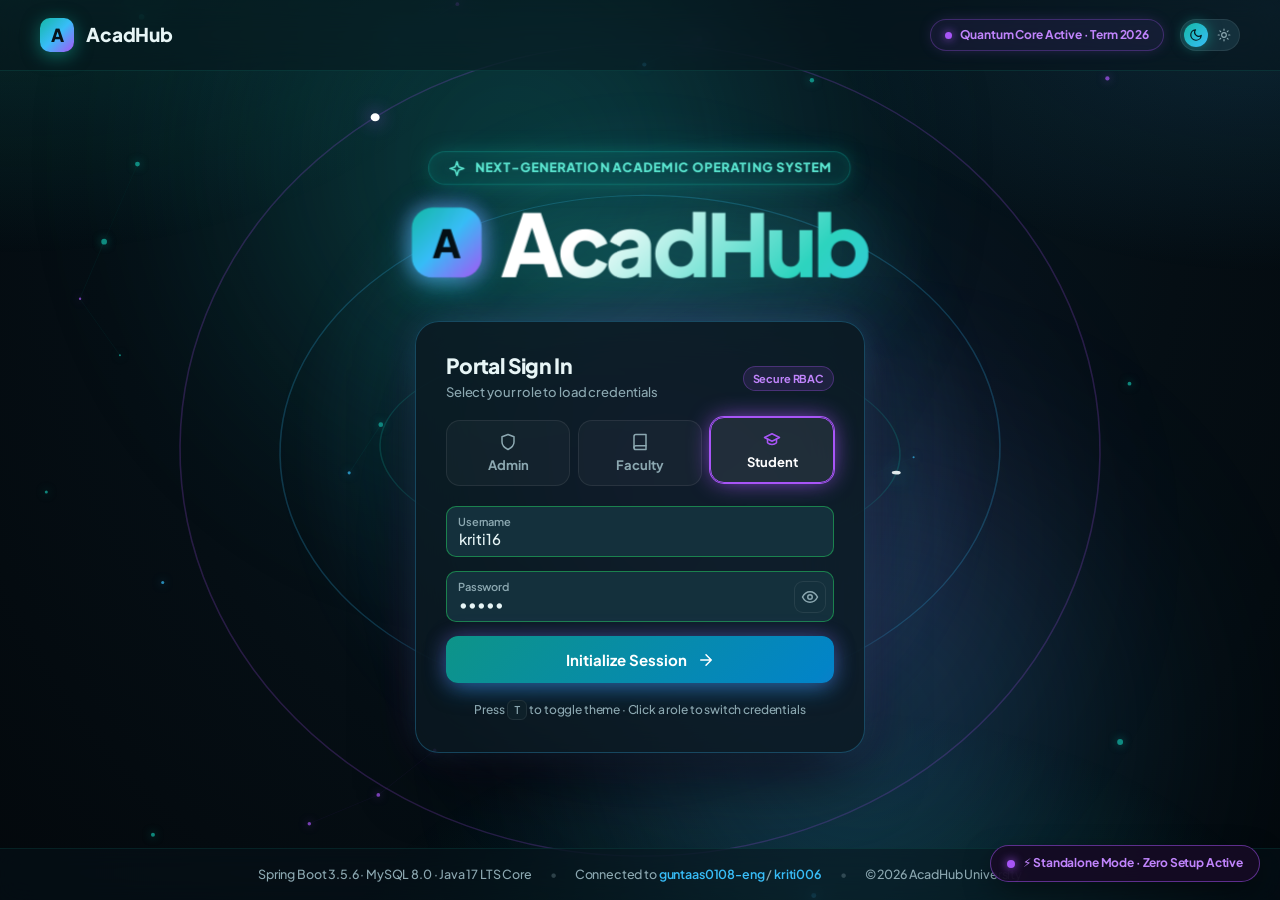
==== index.html @ a690cffb "fix: remove Connected Flow tab and academic workflow stepper section from faculty and admin portals" ====
<!DOCTYPE html>
<html lang="en" data-theme="dark">
<head>
<meta charset="UTF-8">
<meta name="viewport" content="width=device-width, initial-scale=1">
<title>AcadHub · Next-Gen University Academic Platform</title>
<link rel="preconnect" href="https://fonts.googleapis.com"><link rel="preconnect" href="https://fonts.gstatic.com" crossorigin>
<link href="https://fonts.googleapis.com/css2?family=JetBrains+Mono:wght@500;600;700&family=Plus+Jakarta+Sans:wght@400;500;600;700;800;900&display=swap" rel="stylesheet">
<link rel="stylesheet" href="style.css?v=20261106.2">
<script>try{document.documentElement.dataset.theme=localStorage.getItem('acadhub-theme')||'dark'}catch(e){}</script>
<style>
  /* ============================================================
     AcadHub Cinematic Centered Portal with Tri-Color Neon & 3D Physics
     Palette: Deep Space + Teal (#14B8A6) + Sky (#38BDF8) + Ultra Violet (#A855F7)
     ============================================================ */
  :root {
    --violet: #A855F7;
    --violet-glow: rgba(168, 85, 247, 0.35);
    --violet-surface: rgba(168, 85, 247, 0.12);
    --teal-glow: rgba(20, 184, 166, 0.4);
    --sky-glow: rgba(56, 189, 248, 0.35);
  }

  body.auth-page {
    min-height: 100vh;
    overflow-x: hidden;
    position: relative;
    display: flex;
    flex-direction: column;
    justify-content: space-between;
    background: radial-gradient(ellipse at 50% 20%, #081C26 0%, #050E14 60%, #03080C 100%);
    color: var(--text);
  }

  /* Fullscreen Dynamic Canvas (3D Gyroscope Rings & Stardust) */
  #dynamicCanvas {
    position: fixed;
    inset: 0;
    width: 100%;
    height: 100%;
    pointer-events: none;
    z-index: 1;
  }

  /* Multi-Color Dynamic Aurora Nebula in Background */
  .aurora-portal {
    position: fixed;
    inset: 0;
    pointer-events: none;
    z-index: 0;
    overflow: hidden;
  }
  .aurora-portal i {
    position: absolute;
    border-radius: 50%;
    filter: blur(100px);
    opacity: 0.35;
    will-change: transform;
    animation: portalDrift 22s ease-in-out infinite alternate;
  }
  .aurora-portal i:nth-child(1) {
    width: 60vmax; height: 60vmax;
    background: radial-gradient(circle, #14B8A6 0%, transparent 70%);
    top: -25%; left: 10%;
    opacity: 0.28;
  }
  .aurora-portal i:nth-child(2) {
    width: 50vmax; height: 50vmax;
    background: radial-gradient(circle, #A855F7 0%, transparent 70%);
    top: 25%; left: 35%;
    opacity: 0.22;
    animation-delay: -7s;
  }
  .aurora-portal i:nth-child(3) {
    width: 55vmax; height: 55vmax;
    background: radial-gradient(circle, #38BDF8 0%, transparent 70%);
    bottom: -20%; right: 5%;
    opacity: 0.25;
    animation-delay: -14s;
  }

  @keyframes portalDrift {
    0% { transform: translate(0, 0) scale(1); }
    50% { transform: translate(-40px, 30px) scale(1.08); }
    100% { transform: translate(30px, -40px) scale(0.95); }
  }

  /* Dynamic Cursor Spotlight Following Mouse */
  .cursor-spotlight {
    position: fixed;
    top: 0;
    left: 0;
    width: 650px;
    height: 650px;
    margin-left: -325px;
    margin-top: -325px;
    border-radius: 50%;
    background: radial-gradient(circle, rgba(168, 85, 247, 0.14) 0%, rgba(20, 184, 166, 0.1) 40%, rgba(56, 189, 248, 0.04) 65%, transparent 75%);
    pointer-events: none;
    z-index: 2;
    filter: blur(25px);
    will-change: transform;
    transition: opacity 0.3s;
  }

  /* Top Navigation Bar */
  .portal-nav {
    position: relative;
    z-index: 20;
    display: flex;
    align-items: center;
    justify-content: space-between;
    padding: 18px 40px;
    background: rgba(7, 19, 26, 0.45);
    backdrop-filter: blur(16px);
    -webkit-backdrop-filter: blur(16px);
    border-bottom: 1px solid rgba(20, 184, 166, 0.15);
  }

  .portal-brand {
    display: flex;
    align-items: center;
    gap: 12px;
    text-decoration: none;
    font-weight: 800;
    font-size: 19px;
    color: var(--text);
  }
  .portal-brand .logo-icon {
    width: 34px;
    height: 34px;
    border-radius: 10px;
    background: linear-gradient(135deg, #14B8A6, #38BDF8, #A855F7);
    color: #07131A;
    display: grid;
    place-items: center;
    font-size: 18px;
    font-weight: 900;
    box-shadow: 0 4px 18px rgba(20, 184, 166, 0.5);
  }

  .status-pill {
    display: inline-flex;
    align-items: center;
    gap: 8px;
    padding: 6px 14px;
    border-radius: 99px;
    font-size: 12px;
    font-weight: 700;
    background: rgba(168, 85, 247, 0.08);
    border: 1px solid rgba(168, 85, 247, 0.3);
    color: #C084FC;
    box-shadow: 0 0 16px -4px rgba(168, 85, 247, 0.3);
  }
  .status-pill .dot {
    width: 7px;
    height: 7px;
    border-radius: 50%;
    background: #A855F7;
    box-shadow: 0 0 10px #A855F7;
    animation: pulse 1.8s infinite;
  }

  /* Centered Hero Stage */
  .center-stage {
    position: relative;
    z-index: 10;
    flex: 1;
    display: flex;
    flex-direction: column;
    align-items: center;
    justify-content: center;
    padding: 30px 20px 40px;
    perspective: 1200px;
  }

  /* Hero Centerpiece Typography & Emblem */
  .hero-center {
    text-align: center;
    margin-bottom: 24px;
    transform-style: preserve-3d;
    transition: transform 0.15s cubic-bezier(0.2, 0, 0, 1);
    will-change: transform;
  }

  .hero-tag {
    display: inline-flex;
    align-items: center;
    gap: 8px;
    padding: 6px 18px;
    border-radius: 99px;
    font-size: 12.5px;
    font-weight: 800;
    letter-spacing: 0.06em;
    text-transform: uppercase;
    color: #5EEAD4;
    background: rgba(20, 184, 166, 0.1);
    border: 1px solid rgba(20, 184, 166, 0.35);
    box-shadow: 0 0 24px -4px rgba(20, 184, 166, 0.4), inset 0 0 12px rgba(20, 184, 166, 0.1);
    margin-bottom: 14px;
    backdrop-filter: blur(12px);
  }

  /* Grand AcadHub Brand Headline with 3-Color Dynamic Shimmer */
  .hero-title-group {
    display: flex;
    align-items: center;
    justify-content: center;
    gap: 18px;
    margin: 0 0 10px;
  }

  .hero-crest {
    width: 68px;
    height: 68px;
    border-radius: 20px;
    background: linear-gradient(135deg, #14B8A6 0%, #38BDF8 48%, #A855F7 100%);
    display: grid;
    place-items: center;
    color: #050E14;
    font-size: 38px;
    font-weight: 900;
    box-shadow: 0 10px 35px -4px rgba(20, 184, 166, 0.7), 0 0 25px rgba(168, 85, 247, 0.5);
    flex-shrink: 0;
    position: relative;
    animation: crestGlow 4s ease-in-out infinite alternate;
  }
  .hero-crest::after {
    content: "";
    position: absolute;
    inset: -3px;
    border-radius: 23px;
    background: linear-gradient(135deg, #14B8A6, #38BDF8, #A855F7);
    opacity: 0.4;
    z-index: -1;
    filter: blur(8px);
  }

  @keyframes crestGlow {
    0% { transform: scale(1) rotate(0deg); box-shadow: 0 10px 30px -4px rgba(20, 184, 166, 0.6), 0 0 20px rgba(168, 85, 247, 0.4); }
    100% { transform: scale(1.05) rotate(1deg); box-shadow: 0 14px 45px -2px rgba(56, 189, 248, 0.8), 0 0 35px rgba(168, 85, 247, 0.7); }
  }

  .hero-brand-name {
    font-size: clamp(52px, 7.5vw, 84px);
    font-weight: 900;
    letter-spacing: -0.045em;
    line-height: 1;
    background: linear-gradient(135deg, #FFFFFF 15%, #2DD4BF 45%, #38BDF8 70%, #C084FC 100%);
    background-size: 200% auto;
    -webkit-background-clip: text;
    -webkit-text-fill-color: transparent;
    filter: drop-shadow(0 0 45px rgba(45, 212, 191, 0.4));
    animation: shimmerGrad 8s linear infinite alternate;
  }

  @keyframes shimmerGrad {
    0% { background-position: 0% 50%; }
    100% { background-position: 100% 50%; }
  }

  .hero-subhead {
    font-size: clamp(15px, 1.8vw, 19px);
    font-weight: 600;
    color: var(--muted);
    max-width: 580px;
    margin: 0 auto;
    letter-spacing: -0.01em;
    line-height: 1.5;
  }

  /* Centered 3D Interactive Obsidian Glass Card */
  .auth-card-stage {
    position: relative;
    width: 100%;
    max-width: 450px;
    transform-style: preserve-3d;
    transition: transform 0.12s ease-out;
    will-change: transform;
  }

  .auth-card-stage .auth-card {
    position: relative;
    background: rgba(11, 25, 33, 0.82);
    backdrop-filter: blur(28px);
    -webkit-backdrop-filter: blur(28px);
    border: 1px solid rgba(56, 189, 248, 0.28);
    border-radius: 24px;
    padding: 32px 30px;
    box-shadow: 0 30px 70px -15px rgba(0, 0, 0, 0.75), 0 0 50px -10px rgba(168, 85, 247, 0.25), 0 0 30px -10px rgba(20, 184, 166, 0.3);
    overflow: hidden;
  }

  /* Dynamic Specular Sheen Tracking Cursor */
  .auth-card-stage .auth-card::before {
    content: "";
    position: absolute;
    inset: -1px;
    border-radius: 24px;
    background: radial-gradient(circle 380px at var(--card-mx, 50%) var(--card-my, 50%), rgba(168, 85, 247, 0.22) 0%, rgba(56, 189, 248, 0.12) 40%, transparent 70%);
    pointer-events: none;
    z-index: 0;
  }

  .auth-card-stage .auth-card > * {
    position: relative;
    z-index: 1;
  }

  /* Role Switcher Chips with Tri-Color Glow */
  .role-chips {
    display: grid;
    grid-template-columns: repeat(3, 1fr);
    gap: 8px;
    margin: 18px 0 20px;
  }
  .role-chip {
    display: flex;
    flex-direction: column;
    align-items: center;
    gap: 6px;
    padding: 12px 6px;
    border-radius: 14px;
    border: 1px solid rgba(255, 255, 255, 0.08);
    background: rgba(255, 255, 255, 0.03);
    color: var(--muted);
    font: 700 13px "Plus Jakarta Sans", sans-serif;
    cursor: pointer;
    transition: all 0.25s cubic-bezier(0.2, 0.8, 0.2, 1);
  }
  .role-chip:hover {
    color: var(--text);
    background: rgba(255, 255, 255, 0.07);
    border-color: rgba(255, 255, 255, 0.2);
    transform: translateY(-2px);
  }
  .role-chip.active {
    color: #FFFFFF;
    background: rgba(255, 255, 255, 0.08);
    border-color: var(--rc, var(--teal));
    box-shadow: 0 0 0 1px var(--rc, var(--teal)), 0 0 24px -4px var(--rc, var(--teal));
    transform: translateY(-3px);
  }
  .role-chip.active .ic {
    color: var(--rc, var(--teal));
  }

  /* Role specific theme accents */
  .role-chip[data-role="ADMIN"] { --rc: #14B8A6; }
  .role-chip[data-role="FACULTY"] { --rc: #38BDF8; }
  .role-chip[data-role="STUDENT"] { --rc: #A855F7; }

  /* Submit Button with High-Tech Shimmer Gradient */
  .btn-submit-nexus {
    position: relative;
    width: 100%;
    padding: 14px 20px;
    border-radius: 12px;
    border: none;
    font: 700 15px "Plus Jakarta Sans", sans-serif;
    color: #FFFFFF;
    cursor: pointer;
    display: inline-flex;
    align-items: center;
    justify-content: center;
    gap: 10px;
    background: linear-gradient(135deg, #0D9488 0%, #0284C7 50%, #9333EA 100%);
    background-size: 200% auto;
    box-shadow: 0 8px 25px -4px rgba(14, 165, 233, 0.5), 0 0 20px rgba(168, 85, 247, 0.35);
    transition: all 0.25s cubic-bezier(0.2, 0.8, 0.2, 1);
    overflow: hidden;
  }
  .btn-submit-nexus:hover {
    background-position: 100% 0;
    transform: translateY(-2px);
    box-shadow: 0 12px 35px -2px rgba(14, 165, 233, 0.7), 0 0 30px rgba(168, 85, 247, 0.6);
  }
  .btn-submit-nexus:active {
    transform: translateY(0);
  }

  /* Bottom Interactive Status Bar */
  .portal-footer {
    position: relative;
    z-index: 20;
    text-align: center;
    padding: 16px 24px;
    color: var(--muted);
    font-size: 12.5px;
    border-top: 1px solid rgba(20, 184, 166, 0.12);
    background: rgba(7, 19, 26, 0.5);
    backdrop-filter: blur(12px);
    display: flex;
    justify-content: center;
    align-items: center;
    gap: 18px;
    flex-wrap: wrap;
  }
  .portal-footer a {
    color: #38BDF8;
    text-decoration: none;
    font-weight: 600;
  }
  .portal-footer a:hover {
    color: #A855F7;
    text-decoration: underline;
  }
</style>
</head>
<body data-page="login" class="auth-page">

<!-- Multi-Color Aurora Nebula -->
<div class="aurora-portal" aria-hidden="true"><i></i><i></i><i></i></div>

<!-- Fullscreen 3D Gyroscope & Interactive Stardust Canvas -->
<canvas id="dynamicCanvas"></canvas>

<!-- Dynamic Cursor Spotlight Follower -->
<div class="cursor-spotlight" id="cursorSpotlight" aria-hidden="true"></div>

<!-- Top Navigation -->
<nav class="portal-nav">
  <a class="portal-brand" href="index.html">
    <span class="logo-icon">A</span>
    <span>AcadHub</span>
  </a>
  <div style="display:flex; align-items:center; gap:16px;">
    <div class="status-pill">
      <span class="dot"></span>
      <span>Quantum Core Active &middot; Term 2026</span>
    </div>
    <button class="theme-toggle" id="themeToggle" aria-label="Toggle theme" type="button">
      <i data-i="moon"></i><i data-i="sun"></i>
    </button>
  </div>
</nav>

<!-- Main Centered Stage (Zero Clutter, Pure AcadHub Focus) -->
<main class="center-stage">

  <!-- Hero Centerpiece: Focused Exclusively on AcadHub -->
  <div class="hero-center" id="heroCenter">
    <div class="hero-tag">
      <i data-i="sparkle"></i>
      <span>Next-Generation Academic Operating System</span>
    </div>

    <div class="hero-title-group">
      <div class="hero-crest">A</div>
      <h1 class="hero-brand-name">AcadHub</h1>
    </div>
  </div>

  <!-- Centered Interactive 3D Card -->
  <div class="auth-card-stage" id="authCardStage">
    <section class="card auth-card" id="authCard">
      <div style="display:flex;align-items:center;justify-content:space-between;margin-bottom:14px;">
        <div>
          <h2 style="font-size:21px;font-weight:800;margin:0 0 4px;color:var(--text);">Portal Sign In</h2>
          <p class="muted" style="font-size:13px;margin:0;">Select your role to load credentials</p>
        </div>
        <span class="pill" style="font-size:11px;background:rgba(168,85,247,0.12);border-color:rgba(168,85,247,0.3);color:#C084FC;">Secure RBAC</span>
      </div>

      <!-- Role Selector with Vibrant Neon Glows -->
      <div class="role-chips" role="group" aria-label="Sign in as">
        <button type="button" class="role-chip" data-role="ADMIN" style="--rc:#14B8A6">
          <i data-i="shield"></i>Admin
        </button>
        <button type="button" class="role-chip" data-role="FACULTY" style="--rc:#38BDF8">
          <i data-i="book"></i>Faculty
        </button>
        <button type="button" class="role-chip active" data-role="STUDENT" style="--rc:#A855F7">
          <i data-i="cap"></i>Student
        </button>
      </div>

      <!-- Authentication Form -->
      <form id="loginForm" onsubmit="window.login&&window.login();return false" novalidate>
        <select id="role" hidden>
          <option value="ADMIN">Admin</option>
          <option value="FACULTY">Faculty</option>
          <option value="STUDENT" selected>Student</option>
        </select>
        
        <div class="field">
          <input id="username" type="text" placeholder=" " autocomplete="username" required>
          <label for="username">Username</label>
        </div>
        
        <div class="field">
          <input id="password" type="password" placeholder=" " autocomplete="current-password" required>
          <label for="password">Password</label>
          <button class="icon-btn eye" type="button" data-eye="#password" aria-label="Show or hide password"><i data-i="eye"></i></button>
        </div>
        
        <p id="loginError" class="form-error" role="alert"></p>
        
        <button id="loginBtn" class="btn-submit-nexus magnetic spin" type="submit">
          Initialize Session <i data-i="arrow"></i>
        </button>
      </form>

      <p class="auth-foot">Press <kbd>T</kbd> to toggle theme &middot; Click a role to switch credentials</p>
    </section>
  </div>
</main>

<!-- Bottom Footer -->
<footer class="portal-footer">
  <span>Spring Boot 3.5.6 &middot; MySQL 8.0 &middot; Java 17 LTS Core</span>
  <span style="opacity:0.3;">&bull;</span>
  <span>Connected to <a href="https://github.com/guntaas0108-eng/Acadhub_java" target="_blank" rel="noopener">guntaas0108-eng</a> / <a href="https://github.com/kriti006/Acadhub_java" target="_blank" rel="noopener">kriti006</a></span>
  <span style="opacity:0.3;">&bull;</span>
  <span>&copy; 2026 AcadHub University</span>
</footer>

<script src="ui.js?v=20261106.2"></script>
<script src="app.js?v=20261106.2"></script>

<!-- Interactive 3D Gyroscope Rings, Particle Stardust & Cursor Physics Engine -->
<script>
(function() {
  'use strict';
  const heroCenter = document.getElementById('heroCenter');
  const cardStage = document.getElementById('authCardStage');
  const card = document.getElementById('authCard');
  const spotlight = document.getElementById('cursorSpotlight');
  const canvas = document.getElementById('dynamicCanvas');

  let mouseX = window.innerWidth / 2;
  let mouseY = window.innerHeight / 2;
  let targetX = mouseX;
  let targetY = mouseY;
  let currentRotX = 0;
  let currentRotY = 0;

  // Stardust trail array
  const stardust = [];

  // Track cursor movement
  window.addEventListener('mousemove', (e) => {
    targetX = e.clientX;
    targetY = e.clientY;

    // Add trailing stardust particle on cursor movement
    if (Math.random() > 0.3) {
      stardust.push({
        x: e.clientX,
        y: e.clientY,
        vx: (Math.random() - 0.5) * 1.5,
        vy: (Math.random() - 0.5) * 1.5,
        r: Math.random() * 2.5 + 1,
        alpha: 1,
        color: ['#14B8A6', '#38BDF8', '#A855F7', '#F43F5E'][Math.floor(Math.random() * 4)]
      });
    }
  }, { passive: true });

  // 60 FPS Physics & 3D Tilt loop
  function updatePhysics() {
    mouseX += (targetX - mouseX) * 0.12;
    mouseY += (targetY - mouseY) * 0.12;

    // 1. Move dynamic cursor spotlight
    if (spotlight) {
      spotlight.style.transform = `translate3d(${mouseX}px, ${mouseY}px, 0)`;
    }

    // Normalized center offset (-1 to 1)
    const cx = window.innerWidth / 2;
    const cy = window.innerHeight / 2;
    const nx = (mouseX - cx) / cx;
    const ny = (mouseY - cy) / cy;

    // 2. 3D Tilt on the central authentication card
    const targetRotX = -ny * 10;
    const targetRotY = nx * 10;
    currentRotX += (targetRotX - currentRotX) * 0.1;
    currentRotY += (targetRotY - currentRotY) * 0.1;

    if (cardStage) {
      cardStage.style.transform = `perspective(1000px) rotateX(${currentRotX.toFixed(2)}deg) rotateY(${currentRotY.toFixed(2)}deg)`;
    }

    // 3. Dynamic specular reflection on card face
    if (card) {
      const rect = card.getBoundingClientRect();
      const cardX = mouseX - rect.left;
      const cardY = mouseY - rect.top;
      card.style.setProperty('--card-mx', `${cardX}px`);
      card.style.setProperty('--card-my', `${cardY}px`);
    }

    // 4. Subtle perspective tilt on Hero Centerpiece
    if (heroCenter) {
      const heroRotX = -ny * 5;
      const heroRotY = nx * 5;
      heroCenter.style.transform = `perspective(1000px) rotateX(${heroRotX.toFixed(2)}deg) rotateY(${heroRotY.toFixed(2)}deg) translateZ(15px)`;
    }

    requestAnimationFrame(updatePhysics);
  }
  requestAnimationFrame(updatePhysics);

  // Canvas Engine: 3D Gyroscope Rings + Ambient Nodes + Dynamic Cursor Stardust
  if (canvas) {
    const ctx = canvas.getContext('2d');
    let width = canvas.width = window.innerWidth;
    let height = canvas.height = window.innerHeight;

    window.addEventListener('resize', () => {
      width = canvas.width = window.innerWidth;
      height = canvas.height = window.innerHeight;
    });

    // 3 Concentric 3D Gyroscope Rings
    const rings = [
      { radius: 260, tiltAngle: 65,  rotSpeed: 0.004, color: 'rgba(20, 184, 166,',  satAngle: 0, satSpeed: 0.016 },
      { radius: 360, tiltAngle: -45, rotSpeed: -0.003, color: 'rgba(56, 189, 248,', satAngle: 2, satSpeed: -0.012 },
      { radius: 460, tiltAngle: 28,  rotSpeed: 0.002, color: 'rgba(168, 85, 247,',  satAngle: 4, satSpeed: 0.009 }
    ];

    // Background cosmic floating nodes
    const nodes = [];
    const nodeCount = Math.min(32, Math.floor((width * height) / 32000));
    for (let i = 0; i < nodeCount; i++) {
      nodes.push({
        x: Math.random() * width,
        y: Math.random() * height,
        vx: (Math.random() - 0.5) * 0.5,
        vy: (Math.random() - 0.5) * 0.5,
        r: Math.random() * 2 + 1,
        color: ['rgba(20, 184, 166,', 'rgba(56, 189, 248,', 'rgba(168, 85, 247,'][i % 3]
      });
    }

    let globalAngle = 0;

    function renderCanvas() {
      ctx.clearRect(0, 0, width, height);

      const cx = width / 2;
      const cy = height / 2;
      const nx = (mouseX - cx) / cx;
      const ny = (mouseY - cy) / cy;

      globalAngle += 0.005;

      // 1. Draw 3D Gyroscope Rings centered behind AcadHub
      rings.forEach(ring => {
        ring.satAngle += ring.satSpeed;

        const tiltRad = (ring.tiltAngle + ny * 25) * (Math.PI / 180);
        const rotRad = globalAngle * ring.rotSpeed * 100 + nx * 0.4;

        ctx.save();
        ctx.translate(cx, cy);
        ctx.rotate(rotRad);
        ctx.scale(1, Math.cos(tiltRad));

        // Ring stroke
        ctx.beginPath();
        ctx.arc(0, 0, ring.radius, 0, Math.PI * 2);
        ctx.strokeStyle = ring.color + '0.22)';
        ctx.lineWidth = 1.6;
        ctx.stroke();

        // Orbiting glowing satellite photon
        const sx = Math.cos(ring.satAngle) * ring.radius;
        const sy = Math.sin(ring.satAngle) * ring.radius;

        ctx.beginPath();
        ctx.arc(sx, sy, 4.5, 0, Math.PI * 2);
        ctx.fillStyle = '#FFFFFF';
        ctx.shadowColor = ring.color + '1)';
        ctx.shadowBlur = 18;
        ctx.fill();

        ctx.restore();
      });

      // 2. Draw ambient floating nodes with laser connections
      for (let i = 0; i < nodes.length; i++) {
        const n1 = nodes[i];
        n1.x += n1.vx;
        n1.y += n1.vy;

        if (n1.x < 0 || n1.x > width) n1.vx *= -1;
        if (n1.y < 0 || n1.y > height) n1.vy *= -1;

        ctx.beginPath();
        ctx.arc(n1.x, n1.y, n1.r, 0, Math.PI * 2);
        ctx.fillStyle = n1.color + '0.7)';
        ctx.shadowBlur = 8;
        ctx.shadowColor = n1.color + '0.8)';
        ctx.fill();
        ctx.shadowBlur = 0;

        // Connect nearby nodes
        for (let j = i + 1; j < nodes.length; j++) {
          const n2 = nodes[j];
          const dist = Math.hypot(n1.x - n2.x, n1.y - n2.y);
          if (dist < 120) {
            ctx.beginPath();
            ctx.moveTo(n1.x, n1.y);
            ctx.lineTo(n2.x, n2.y);
            ctx.strokeStyle = n1.color + (1 - dist / 120) * 0.16 + ')';
            ctx.lineWidth = 0.8;
            ctx.stroke();
          }
        }

        // Connect to cursor when mouse is close
        const mDist = Math.hypot(n1.x - mouseX, n1.y - mouseY);
        if (mDist < 150) {
          ctx.beginPath();
          ctx.moveTo(n1.x, n1.y);
          ctx.lineTo(mouseX, mouseY);
          ctx.strokeStyle = n1.color + (1 - mDist / 150) * 0.35 + ')';
          ctx.lineWidth = 1.1;
          ctx.stroke();
        }
      }

      // 3. Render dynamic cursor stardust trail
      for (let i = stardust.length - 1; i >= 0; i--) {
        const p = stardust[i];
        p.x += p.vx;
        p.y += p.vy;
        p.alpha -= 0.025;
        p.r *= 0.97;

        if (p.alpha <= 0 || p.r < 0.2) {
          stardust.splice(i, 1);
          continue;
        }

        ctx.save();
        ctx.globalAlpha = p.alpha;
        ctx.beginPath();
        ctx.arc(p.x, p.y, p.r, 0, Math.PI * 2);
        ctx.fillStyle = p.color;
        ctx.shadowColor = p.color;
        ctx.shadowBlur = 12;
        ctx.fill();
        ctx.restore();
      }

      requestAnimationFrame(renderCanvas);
    }
    requestAnimationFrame(renderCanvas);
  }
})();
</script>
</body>
</html>
---- style.css ----
/* ============================================================
   AcadHub · Ocean Teal design system
   Dark (default) + Light themes via CSS variables
   ============================================================ */
:root, [data-theme="dark"] {
  --bg: #07131A; --surface: #0E2029; --raised: #14303C;
  --border: rgba(255,255,255,.08); --text: #E7F5F6; --muted: #8CA8B1;
  --teal: #14B8A6; --sky: #38BDF8; --aqua: #5EEAD4;
  --ok: #22C55E; --warn: #F59E0B; --danger: #EF4444;
  --glass: rgba(10,24,32,.66);
  --shadow: 0 10px 40px -12px rgba(0,0,0,.6);
  --glow: 0 0 0 1px rgba(20,184,166,.28), 0 8px 28px -8px rgba(20,184,166,.45);
  --mesh1: rgba(20,184,166,.20); --mesh2: rgba(56,189,248,.15);
  --track: rgba(255,255,255,.08);
  --on-accent: #031417;

  /* Role Accents with New Ultra Violet Integration */
  --violet: #A855F7;
  --violet-glow: rgba(168, 85, 247, 0.4);
  --violet-surface: rgba(168, 85, 247, 0.12);
  --accent-admin: #14B8A6;
  --accent-admin-bg: rgba(20, 184, 166, 0.14);
  --accent-faculty: #38BDF8;
  --accent-faculty-bg: rgba(56, 189, 248, 0.14);
  --accent-student: #A855F7;
  --accent-student-bg: rgba(168, 85, 247, 0.14);
}

[data-theme="light"] {
  --bg: #F3FAFB; --surface: #FFFFFF; --raised: #EAF5F7;
  --border: rgba(7,19,26,.09); --text: #0A1B22; --muted: #58747D;
  --glass: rgba(255,255,255,.74);
  --shadow: 0 10px 30px -14px rgba(7,60,70,.28);
  --glow: 0 0 0 1px rgba(13,148,136,.3), 0 8px 24px -8px rgba(13,148,136,.4);
  --mesh1: rgba(20,184,166,.18); --mesh2: rgba(56,189,248,.20);
  --track: rgba(7,19,26,.08);
}

*, *::before, *::after { box-sizing: border-box; }
html { scroll-behavior: smooth; color-scheme: dark; }
[data-theme="light"] { color-scheme: light; }
body {
  margin: 0; min-height: 100svh; background: var(--bg); color: var(--text);
  font: 500 15px/1.55 "Plus Jakarta Sans", system-ui, -apple-system, sans-serif;
  letter-spacing: -.01em; -webkit-font-smoothing: antialiased;
  transition: background-color .3s, color .3s;
}

/* drifting mesh gradient */
body::before {
  content: ""; position: fixed; inset: -20%; z-index: -1; pointer-events: none;
  background:
    radial-gradient(40% 35% at 15% 10%, var(--mesh1), transparent 70%),
    radial-gradient(35% 30% at 85% 15%, var(--mesh2), transparent 70%),
    radial-gradient(40% 35% at 60% 95%, var(--mesh1), transparent 70%);
  animation: drift 28s ease-in-out infinite alternate;
}

h1, h2, h3 { letter-spacing: -.03em; margin: 0; line-height: 1.15; }
h1 { font-size: clamp(24px, 3.4vw, 34px); font-weight: 800; }
h2 { font-size: 17px; font-weight: 700; }
p { margin: 0; }
.muted { color: var(--muted); }
.mono, .stat-value, .ring-val, .pv, kbd { font-family: "JetBrains Mono", ui-monospace, monospace; }
.ic { width: 18px; height: 18px; flex: none; }
::selection { background: rgba(20,184,166,.35); }
:focus-visible { outline: 2px solid var(--teal); outline-offset: 2px; }

/* ---------- header ---------- */
.app-header {
  position: sticky; top: 0; z-index: 50; background: var(--glass);
  backdrop-filter: blur(12px) saturate(140%); -webkit-backdrop-filter: blur(12px) saturate(140%);
  border-bottom: 1px solid var(--border); transition: background-color .3s, border-color .3s;
}
.app-header::after {
  content: ""; position: absolute; left: 0; right: 0; bottom: -6px; height: 10px; pointer-events: none; opacity: .55;
  background: url("data:image/svg+xml,%3Csvg xmlns='http://www.w3.org/2000/svg' width='80' height='10'%3E%3Cpath d='M0 5Q10 0 20 5T40 5T60 5T80 5' fill='none' stroke='%2314B8A6' stroke-width='1.5'/%3E%3C/svg%3E") repeat-x;
  animation: wave 7s linear infinite;
  -webkit-mask: linear-gradient(90deg, transparent, #000 20%, #000 80%, transparent); mask: linear-gradient(90deg, transparent, #000 20%, #000 80%, transparent);
}
.hdr-in { max-width: 1280px; margin: auto; display: flex; align-items: center; gap: 16px; padding: 12px 20px; }
.brand { display: flex; align-items: center; gap: 10px; font-weight: 800; font-size: 18px; letter-spacing: -.03em; color: var(--text); text-decoration: none; }
.brand.big { font-size: 22px; margin-bottom: 18px; }
.logo { width: 32px; height: 32px; border-radius: 9px; display: grid; place-items: center; font-weight: 800; color: var(--on-accent);
  background: linear-gradient(135deg, var(--teal), var(--sky)); box-shadow: 0 0 22px rgba(20,184,166,.5); }
.nav { display: flex; gap: 4px; flex: 1; overflow-x: auto; scrollbar-width: none; }
.nav::-webkit-scrollbar { display: none; }
.nav a { padding: 7px 12px; border-radius: 9px; color: var(--muted); text-decoration: none; font-weight: 600; font-size: 14px; white-space: nowrap; transition: color .2s, background-color .2s; }
.nav a:hover, .nav a.active { color: var(--text); background: var(--raised); }
.hdr-right { display: flex; align-items: center; gap: 8px; margin-left: auto; }
.kbd-btn { display: inline-flex; align-items: center; gap: 8px; height: 34px; padding: 0 10px; border-radius: 10px; border: 1px solid var(--border); background: var(--raised); color: var(--muted); font: 600 13px inherit; cursor: pointer; transition: border-color .2s, color .2s; }
.kbd-btn:hover { color: var(--text); border-color: rgba(20,184,166,.5); }
kbd { font-size: 11px; padding: 2px 6px; border-radius: 6px; border: 1px solid var(--border); background: var(--surface); color: var(--muted); }

/* theme toggle */
.theme-toggle { position: relative; width: 60px; height: 32px; padding: 0; border-radius: 99px; border: 1px solid var(--border); background: var(--raised); cursor: pointer; flex: none; }
.theme-toggle::before { content: ""; position: absolute; top: 3px; left: 3px; width: 24px; height: 24px; border-radius: 50%; background: linear-gradient(135deg, var(--teal), var(--sky)); box-shadow: 0 0 14px rgba(20,184,166,.55); transition: transform .4s cubic-bezier(.34,1.56,.64,1); }
[data-theme="light"] .theme-toggle::before { transform: translateX(28px); }
.theme-toggle .ic { position: absolute; top: 8px; width: 14px; height: 14px; z-index: 1; transition: color .3s, transform .4s; }
.theme-toggle .ic:nth-child(1) { left: 8px; } .theme-toggle .ic:nth-child(2) { right: 8px; }
[data-theme="dark"] .theme-toggle .ic:nth-child(1), [data-theme="light"] .theme-toggle .ic:nth-child(2) { color: var(--on-accent); transform: rotate(0); }
[data-theme="dark"] .theme-toggle .ic:nth-child(2), [data-theme="light"] .theme-toggle .ic:nth-child(1) { color: var(--muted); transform: rotate(-90deg); }
.theme-toggle.float { position: fixed; top: 18px; right: 18px; z-index: 60; }

/* view-transition circular reveal */
::view-transition-old(root), ::view-transition-new(root) { animation: none; mix-blend-mode: normal; }
::view-transition-old(root) { z-index: 0; } ::view-transition-new(root) { z-index: 1; }

/* ---------- layout ---------- */
.container { max-width: 1280px; margin: 0 auto; padding: 28px 20px 80px; }
.page-head { display: flex; flex-wrap: wrap; gap: 12px 24px; align-items: flex-end; justify-content: space-between; margin-bottom: 22px; }
.page-head .eyebrow { color: var(--teal); font-weight: 700; font-size: 13px; letter-spacing: .02em; margin-bottom: 6px; }
.bento { display: grid; grid-template-columns: repeat(12, minmax(0, 1fr)); gap: 16px; }
.bento > * { animation: fadeUp .55s cubic-bezier(.2,.8,.2,1) both; animation-delay: calc(var(--i, 0) * 70ms); }
.span-3 { grid-column: span 3; } .span-4 { grid-column: span 4; } .span-5 { grid-column: span 5; }
.span-6 { grid-column: span 6; } .span-7 { grid-column: span 7; } .span-8 { grid-column: span 8; } .span-12 { grid-column: span 12; }
@media (max-width: 1024px) { .span-3, .span-4, .span-5 { grid-column: span 6; } .span-7, .span-8 { grid-column: span 12; } }
@media (max-width: 640px) { .bento > * { grid-column: span 12 !important; } .container { padding: 20px 14px 70px; } .kbd-btn span, .kbd-btn kbd { display: none; } }

/* ---------- cards ---------- */
.card {
  position: relative; padding: 24px; border-radius: 16px; background: var(--surface);
  border: 1px solid var(--border); box-shadow: var(--shadow); overflow: hidden;
  transition: transform .25s, border-color .25s, background-color .3s;
}
.card::before { /* cursor spotlight */
  content: ""; position: absolute; inset: 0; pointer-events: none; opacity: 0; transition: opacity .3s;
  background: radial-gradient(280px circle at var(--mx, 50%) var(--my, 50%), rgba(20,184,166,.14), transparent 70%);
}
.card:hover::before { opacity: 1; }
.card.lift:hover { transform: translateY(-3px); border-color: rgba(20,184,166,.4); }
.card-head { display: flex; align-items: center; justify-content: space-between; gap: 12px; margin-bottom: 16px; }
.card-head h2 { display: flex; align-items: center; gap: 10px; }
.card-head h2 .ic { color: var(--teal); }
.icon-btn { display: grid; place-items: center; width: 32px; height: 32px; border-radius: 9px; border: 1px solid var(--border); background: var(--raised); color: var(--muted); cursor: pointer; transition: transform .25s, color .2s; }
.icon-btn:hover { color: var(--text); }
.collapsible .card-body { display: grid; grid-template-rows: 1fr; transition: grid-template-rows .35s cubic-bezier(.4,0,.2,1); }
.collapsible .card-inner { overflow: hidden; min-height: 0; }
.collapsible.collapsed .card-body { grid-template-rows: 0fr; }
.collapsible.collapsed [data-collapse] { transform: rotate(180deg); }

/* stat cards */
.stat { display: flex; flex-direction: column; gap: 14px; }
.stat-top { display: flex; align-items: center; justify-content: space-between; }
.stat-icon { width: 40px; height: 40px; border-radius: 12px; display: grid; place-items: center; color: var(--teal); background: rgba(20,184,166,.12); border: 1px solid rgba(20,184,166,.25); }
.stat-icon.sky { color: var(--sky); background: rgba(56,189,248,.12); border-color: rgba(56,189,248,.25); }
.stat-icon.warn { color: var(--warn); background: rgba(245,158,11,.12); border-color: rgba(245,158,11,.25); }
.stat-label { color: var(--muted); font-size: 13px; font-weight: 600; }
.stat-value { font-size: 36px; font-weight: 600; letter-spacing: -.04em; line-height: 1; }
.pill { display: inline-flex; align-items: center; gap: 5px; padding: 3px 9px; border-radius: 99px; font-size: 12px; font-weight: 700; color: var(--teal); background: rgba(20,184,166,.12); border: 1px solid rgba(20,184,166,.25); }
.pill .ic { width: 13px; height: 13px; }
.spark { width: 100%; height: 34px; }
.spark path { fill: none; stroke: var(--teal); stroke-width: 2; stroke-linecap: round; stroke-dasharray: 400; stroke-dashoffset: 400; animation: draw 1.4s .3s ease forwards; }

.insight { display: flex; align-items: center; gap: 14px; background: linear-gradient(120deg, rgba(20,184,166,.14), rgba(56,189,248,.10)); border-color: rgba(20,184,166,.3); }
.insight .ic { color: var(--teal); width: 22px; height: 22px; }
.insight.alert { background: linear-gradient(120deg, rgba(239,68,68,.13), rgba(245,158,11,.09)); border-color: rgba(239,68,68,.3); }
.insight.alert .ic { color: var(--danger); }

/* ---------- buttons ---------- */
.btn {
  position: relative; overflow: hidden; display: inline-flex; align-items: center; justify-content: center; gap: 8px;
  padding: 10px 16px; border-radius: 10px; border: 1px solid var(--border); background: var(--raised); color: var(--text);
  font: 700 14px "Plus Jakarta Sans", sans-serif; letter-spacing: -.01em; cursor: pointer; text-decoration: none;
  transition: transform .18s, box-shadow .25s, border-color .2s, background-color .3s;
}
.btn:hover { transform: translateY(-1px); border-color: rgba(20,184,166,.5); }
.btn:active { transform: translateY(0) scale(.98); }
.btn.primary { border: 0; color: var(--on-accent); background: linear-gradient(135deg, var(--teal), #0EA5A0 45%, var(--sky)); box-shadow: var(--glow); }
.btn.ghost { background: transparent; }
.btn.full { width: 100%; }
.btn .ripple { position: absolute; border-radius: 50%; background: rgba(255,255,255,.45); transform: scale(0); animation: ripple .6s ease-out forwards; pointer-events: none; }
body[data-busy] .btn.spin { pointer-events: none; opacity: .85; }
body[data-busy] .btn.spin::after { content: ""; width: 14px; height: 14px; border-radius: 50%; border: 2px solid currentColor; border-top-color: transparent; animation: spin .7s linear infinite; }

/* ---------- forms ---------- */
.form-grid { display: grid; grid-template-columns: repeat(auto-fit, minmax(210px, 1fr)); gap: 14px; }
.field { position: relative; }
.field input, .field select {
  width: 100%; padding: 22px 12px 8px; border-radius: 10px; border: 1px solid var(--border); background: var(--raised);
  color: var(--text); font: 500 15px "Plus Jakarta Sans", sans-serif; outline: none; appearance: none; -webkit-appearance: none;
  transition: border-color .2s, box-shadow .2s, background-color .3s;
}
.field select { cursor: pointer; background-image: url("data:image/svg+xml,%3Csvg xmlns='http://www.w3.org/2000/svg' width='16' height='16' viewBox='0 0 24 24' fill='none' stroke='%238CA8B1' stroke-width='2'%3E%3Cpath d='m6 9 6 6 6-6'/%3E%3C/svg%3E"); background-repeat: no-repeat; background-position: right 12px center; padding-right: 36px; }
.field label { position: absolute; left: 12px; top: 15px; color: var(--muted); font-size: 14px; font-weight: 600; pointer-events: none; transition: top .18s, font-size .18s, color .18s; }
.field input:focus + label, .field input:not(:placeholder-shown) + label, .field.fixed label { top: 7px; font-size: 11px; }
.field input:focus + label, .field select:focus + label { color: var(--teal); }
.field input:focus, .field select:focus { border-color: var(--teal); box-shadow: 0 0 0 3px rgba(20,184,166,.28); }
.field input:required:not(:placeholder-shown):invalid { border-color: var(--danger); box-shadow: 0 0 0 3px rgba(239,68,68,.18); animation: shake .35s; }
.field input:required:not(:placeholder-shown):valid { border-color: rgba(34,197,94,.55); }
.field .eye { position: absolute; right: 8px; top: 10px; }
.form-actions { display: flex; flex-wrap: wrap; gap: 10px; margin-top: 16px; }
.form-error { display: none; color: var(--danger); font-size: 13px; font-weight: 600; margin-top: 8px; }

/* segmented tabs */
.seg { position: relative; display: inline-flex; max-width: 100%; padding: 4px; border-radius: 12px; background: var(--raised); border: 1px solid var(--border); overflow-x: auto; scrollbar-width: none; margin-bottom: 18px; }
.seg button { position: relative; z-index: 1; padding: 8px 16px; border: 0; background: none; color: var(--muted); font: 700 14px "Plus Jakarta Sans", sans-serif; cursor: pointer; border-radius: 9px; white-space: nowrap; transition: color .2s; }
.seg button.active { color: var(--text); }
.seg-pill { position: absolute; top: 4px; left: 4px; height: calc(100% - 8px); border-radius: 9px; background: var(--surface); box-shadow: var(--glow); transition: transform .38s cubic-bezier(.4,0,.2,1), width .38s cubic-bezier(.4,0,.2,1); }
.tab-panel { display: none; } .tab-panel.show { display: block; animation: fadeUp .35s both; }

/* role chips (login) */
.role-chips { display: grid; grid-template-columns: repeat(3, 1fr); gap: 8px; margin: 20px 0 16px; }
.role-chip { display: flex; flex-direction: column; align-items: center; gap: 6px; padding: 12px 6px; border-radius: 12px; border: 1px solid var(--border); background: var(--raised); color: var(--muted); font: 700 13px "Plus Jakarta Sans", sans-serif; cursor: pointer; transition: all .25s; }
.role-chip:hover { color: var(--text); }
.role-chip.active { color: var(--text); border-color: var(--rc, var(--teal)); box-shadow: 0 0 0 1px var(--rc, var(--teal)), 0 0 24px -4px var(--rc, var(--teal)); transform: translateY(-2px); }
.role-chip.active .ic { color: var(--rc, var(--teal)); }

/* ---------- tables ---------- */
.table-wrap { position: relative; overflow-x: auto; margin: 0 -4px; padding: 0 4px; -webkit-overflow-scrolling: touch; }
table { width: 100%; min-width: 560px; border-collapse: collapse; }
th { text-align: left; padding: 10px 12px; font-size: 12px; font-weight: 700; text-transform: uppercase; letter-spacing: .06em; color: var(--muted); border-bottom: 1px solid var(--border); white-space: nowrap; }
td { padding: 12px; border-bottom: 1px solid var(--border); font-size: 14px; vertical-align: middle; }
tbody tr { animation: rowIn .45s cubic-bezier(.2,.8,.2,1) both; animation-delay: calc(var(--i, 0) * 40ms); transition: background-color .2s; }
tbody tr:hover { background: rgba(20,184,166,.06); }
tr:last-child td { border-bottom: 0; }
tr.risk-row td:first-child { box-shadow: inset 3px 0 0 var(--danger); }
.table-wrap.is-empty table { display: none; }
.empty { display: none; flex-direction: column; align-items: center; text-align: center; gap: 6px; padding: 30px 12px 20px; }
.empty svg { width: 120px; height: 100px; animation: float 4s ease-in-out infinite; }
.empty b { font-size: 15px; } .empty span { color: var(--muted); font-size: 13px; max-width: 280px; }
.table-wrap.is-empty .empty { display: flex; }
.skel { display: none; padding: 8px 0; }
.skel i { display: block; height: 14px; margin: 14px 0; border-radius: 8px; background: linear-gradient(90deg, var(--raised) 25%, var(--track) 50%, var(--raised) 75%); background-size: 200% 100%; animation: shimmer 1.3s infinite; }
.skel i:nth-child(2) { width: 85%; } .skel i:nth-child(3) { width: 65%; }
body[data-busy] .table-wrap.is-empty .skel { display: block; }
body[data-busy] .table-wrap.is-empty .empty { display: none; }

/* ---------- chips, grades, bars, ring ---------- */
.chip { display: inline-flex; align-items: center; gap: 6px; padding: 3px 10px; border-radius: 99px; font-size: 12px; font-weight: 700; white-space: nowrap; border: 1px solid transparent; }
.chip::before { content: ""; width: 6px; height: 6px; border-radius: 50%; background: currentColor; animation: pulse 1.8s infinite; }
.chip.danger { color: #F87171; background: rgba(239,68,68,.13); border-color: rgba(239,68,68,.3); }
.chip.warn { color: #FBBF24; background: rgba(245,158,11,.13); border-color: rgba(245,158,11,.3); }
.chip.ok { color: #4ADE80; background: rgba(34,197,94,.12); border-color: rgba(34,197,94,.3); }
.chip.ok::before { animation: none; }
[data-theme="light"] .chip.danger { color: #DC2626; } [data-theme="light"] .chip.warn { color: #B45309; } [data-theme="light"] .chip.ok { color: #15803D; }
.pv { font-size: 13px; font-weight: 600; margin-right: 8px; }
.pbar { display: inline-block; vertical-align: middle; width: 86px; height: 7px; margin-right: 8px; border-radius: 99px; background: var(--track); overflow: hidden; }
.pbar-fill { position: relative; display: block; height: 100%; width: 0; border-radius: inherit; animation: grow 1s .1s cubic-bezier(.2,.8,.2,1) forwards; }
.pbar-fill::after { content: ""; position: absolute; inset: 0; background: linear-gradient(90deg, transparent, rgba(255,255,255,.55), transparent); transform: translateX(-100%); animation: sweep 1.6s 1.1s ease 1; }
.pbar.ok .pbar-fill { background: linear-gradient(90deg, #16A34A, #4ADE80); }
.pbar.low .pbar-fill { background: linear-gradient(90deg, #DC2626, #F87171); }
.grade { display: inline-grid; place-items: center; min-width: 36px; padding: 4px 9px; border-radius: 8px; font: 700 13px/1 "JetBrains Mono", monospace; border: 1px solid transparent; animation: pop .45s cubic-bezier(.34,1.56,.64,1) both; }
.g-ap { color: #34D399; background: rgba(16,185,129,.15); border-color: rgba(16,185,129,.45); animation: pop .45s cubic-bezier(.34,1.56,.64,1) both, glow 2.4s 1s ease-in-out infinite; }
.g-a { color: #2DD4BF; background: rgba(20,184,166,.15); border-color: rgba(20,184,166,.4); }
.g-b { color: #60A5FA; background: rgba(59,130,246,.15); border-color: rgba(59,130,246,.4); }
.g-c { color: #FBBF24; background: rgba(245,158,11,.14); border-color: rgba(245,158,11,.4); }
.g-d { color: #FB923C; background: rgba(249,115,22,.14); border-color: rgba(249,115,22,.4); }
.g-f { color: #FCA5A5; background: rgba(220,38,38,.2); border-color: rgba(220,38,38,.55); }
[data-theme="light"] .g-ap { color: #047857; } [data-theme="light"] .g-a { color: #0F766E; } [data-theme="light"] .g-b { color: #1D4ED8; }
[data-theme="light"] .g-c { color: #B45309; } [data-theme="light"] .g-d { color: #C2410C; } [data-theme="light"] .g-f { color: #B91C1C; }

.ring-wrap { position: relative; width: 156px; height: 156px; flex: none; }
.ring-wrap svg { width: 100%; height: 100%; transform: rotate(-90deg); }
.ring-bg, .ring-fg { fill: none; stroke-width: 9; }
.ring-bg { stroke: var(--track); }
.ring-fg { stroke: var(--ok); stroke-linecap: round; stroke-dasharray: 327; stroke-dashoffset: 327; transition: stroke-dashoffset 1.3s cubic-bezier(.2,.8,.2,1), stroke .4s; filter: drop-shadow(0 0 6px var(--ok)); }
.ring-wrap.mid .ring-fg { stroke: var(--warn); filter: drop-shadow(0 0 6px var(--warn)); }
.ring-wrap.low .ring-fg { stroke: var(--danger); filter: drop-shadow(0 0 6px var(--danger)); }
.ring-center { position: absolute; inset: 0; display: grid; place-content: center; text-align: center; }
.ring-val { font-size: 30px; font-weight: 600; letter-spacing: -.04em; }
.ring-sub { font-size: 11px; color: var(--muted); font-weight: 600; }
.ring-card { display: flex; align-items: center; gap: 24px; flex-wrap: wrap; }

/* ---------- toasts ---------- */
#toasts { position: fixed; top: 16px; right: 16px; z-index: 1000; display: flex; flex-direction: column; gap: 10px; width: min(380px, calc(100vw - 32px)); pointer-events: none; }
.toast { position: relative; display: flex; align-items: center; gap: 12px; padding: 12px 14px; overflow: hidden; pointer-events: auto; color: var(--c); border-radius: 12px; background: var(--glass); backdrop-filter: blur(14px); -webkit-backdrop-filter: blur(14px); border: 1px solid var(--border); box-shadow: var(--shadow); animation: toastIn .5s cubic-bezier(.34,1.56,.64,1); }
.toast.success { --c: var(--ok); } .toast.error { --c: var(--danger); animation: toastIn .5s cubic-bezier(.34,1.56,.64,1), shake .4s .45s; }
.toast.warning { --c: var(--warn); } .toast.info { --c: var(--sky); }
.toast.out { animation: toastOut .3s ease forwards; }
.t-ic { display: grid; place-items: center; width: 28px; height: 28px; border-radius: 50%; background: color-mix(in srgb, var(--c) 16%, transparent); flex: none; }
.t-msg { flex: 1; color: var(--text); font-size: 14px; font-weight: 600; }
.t-x { display: grid; place-items: center; width: 24px; height: 24px; border: 0; background: none; color: var(--muted); cursor: pointer; border-radius: 6px; }
.t-x:hover { color: var(--text); background: var(--raised); } .t-x .ic { width: 14px; height: 14px; }
.t-bar { position: absolute; left: 0; bottom: 0; height: 3px; width: 100%; background: var(--c); transform-origin: left; animation: shrink linear forwards; }
.toast:hover .t-bar { animation-play-state: paused; }
.toast.success .t-ic path { stroke-dasharray: 30; stroke-dashoffset: 30; animation: draw .5s .2s forwards; }

/* top progress bar */
#topbar { position: fixed; top: 0; left: 0; height: 3px; width: 0; z-index: 2000; background: linear-gradient(90deg, var(--teal), var(--sky)); box-shadow: 0 0 12px var(--teal); opacity: 0; transition: width .4s, opacity .3s; }
#topbar.on { opacity: 1; width: 75%; transition: width 6s cubic-bezier(.1,.9,.2,1); }
#topbar.done { opacity: 0; width: 100%; transition: width .25s, opacity .4s .2s; }

/* ---------- command palette ---------- */
.palette { position: fixed; inset: 0; z-index: 900; display: none; align-items: flex-start; justify-content: center; padding: 14vh 16px 0; background: rgba(3,12,16,.55); backdrop-filter: blur(6px); -webkit-backdrop-filter: blur(6px); }
.palette.open { display: flex; animation: fade .2s; }
.pal-box { width: min(560px, 100%); border-radius: 16px; background: var(--surface); border: 1px solid var(--border); box-shadow: var(--shadow), var(--glow); overflow: hidden; animation: scaleIn .25s cubic-bezier(.2,.8,.2,1); }
.pal-in { display: flex; align-items: center; gap: 10px; padding: 14px 16px; border-bottom: 1px solid var(--border); color: var(--muted); }
.pal-in input { flex: 1; background: none; border: 0; outline: 0; color: var(--text); font: 600 16px "Plus Jakarta Sans", sans-serif; }
.pal-list { list-style: none; margin: 0; padding: 8px; max-height: 320px; overflow-y: auto; }
.pal-list li { display: flex; align-items: center; gap: 12px; padding: 10px 12px; border-radius: 10px; cursor: pointer; font-weight: 600; font-size: 14px; color: var(--muted); }
.pal-list li.sel { background: rgba(20,184,166,.14); color: var(--text); }
.pal-list li .ic { color: var(--teal); } .pal-list li kbd { margin-left: auto; }
.pal-none { padding: 20px; text-align: center; color: var(--muted); cursor: default !important; }

/* ---------- Centered Dynamic Auth & Hero ---------- */
.auth-page { min-height: 100svh; display: flex; flex-direction: column; overflow-x: hidden; position: relative; }
.auth-nav {
  position: relative; z-index: 50; display: flex; align-items: center; justify-content: space-between;
  padding: 16px 36px; background: rgba(7, 19, 26, 0.45); backdrop-filter: blur(14px); -webkit-backdrop-filter: blur(14px);
  border-bottom: 1px solid rgba(20, 184, 166, 0.15);
}

.center-stage {
  position: relative; z-index: 5; flex: 1; display: flex; flex-direction: column;
  align-items: center; justify-content: center; padding: 30px 20px 45px; perspective: 1200px;
}

.hero-center {
  text-align: center; margin-bottom: 24px; transform-style: preserve-3d;
  transition: transform 0.15s ease-out; will-change: transform;
}

.hero-badge {
  display: inline-flex; align-items: center; gap: 8px; padding: 6px 16px; border-radius: 99px;
  font-size: 12.5px; font-weight: 700; color: var(--teal); background: rgba(20, 184, 166, 0.12);
  border: 1px solid rgba(20, 184, 166, 0.32); margin-bottom: 14px;
  box-shadow: 0 0 20px -5px rgba(20, 184, 166, 0.3); backdrop-filter: blur(10px);
}

.hero-brand-title {
  font-size: clamp(48px, 6.5vw, 76px); font-weight: 900; letter-spacing: -0.04em; line-height: 1.05;
  margin: 0 0 10px; display: inline-flex; align-items: center; justify-content: center; gap: 16px;
  background: linear-gradient(135deg, #FFFFFF 20%, #2DD4BF 60%, #38BDF8 100%);
  -webkit-background-clip: text; -webkit-text-fill-color: transparent;
  filter: drop-shadow(0 0 35px rgba(45, 212, 191, 0.35));
}
[data-theme="light"] .hero-brand-title {
  background: linear-gradient(135deg, #0F172A 20%, #0D9488 65%, #0284C7 100%);
  -webkit-background-clip: text; -webkit-text-fill-color: transparent;
}

.hero-logo-box {
  width: 62px; height: 62px; border-radius: 18px;
  background: linear-gradient(135deg, #14B8A6, #38BDF8); display: grid; place-items: center;
  color: #07131A; font-size: 34px; font-weight: 900;
  box-shadow: 0 8px 30px -4px rgba(20, 184, 166, 0.6); flex-shrink: 0;
  animation: pulseGlow 3s ease-in-out infinite alternate;
}

.hero-subtitle {
  font-size: clamp(15px, 1.8vw, 19px); font-weight: 600; color: var(--muted);
  max-width: 600px; margin: 0 auto; letter-spacing: -0.01em;
}

.auth-card-wrap {
  position: relative; width: 100%; max-width: 440px; transform-style: preserve-3d;
  transition: transform 0.15s ease-out; will-change: transform;
}

.auth-card {
  width: 100%; padding: 30px 28px; backdrop-filter: blur(24px); -webkit-backdrop-filter: blur(24px);
  background: rgba(13, 27, 34, 0.78); border-radius: 22px; border: 1px solid rgba(56, 189, 248, 0.28);
  box-shadow: 0 24px 60px -15px rgba(0, 0, 0, 0.6), 0 0 40px -10px rgba(20, 184, 166, 0.25);
  animation: fadeUp .7s cubic-bezier(.2,.8,.2,1) both; overflow: hidden; position: relative;
}
.auth-card::before {
  content: ""; position: absolute; inset: -1px; border-radius: 22px;
  background: radial-gradient(circle 380px at var(--card-mx, 50%) var(--card-my, 50%), rgba(56, 189, 248, 0.22), transparent 70%);
  pointer-events: none; z-index: 0;
}
.auth-card > * { position: relative; z-index: 1; }
.auth-card.shake { animation: shake .45s; }
.auth-card form { display: grid; gap: 14px; }
.auth-foot { margin-top: 18px; text-align: center; font-size: 12px; color: var(--muted); }

.btn-submit-nexus {
  position: relative; width: 100%; padding: 14px 20px; border-radius: 12px; border: none;
  font: 700 15px "Plus Jakarta Sans", sans-serif; color: #FFFFFF; cursor: pointer;
  display: inline-flex; align-items: center; justify-content: center; gap: 10px;
  background: linear-gradient(135deg, #0D9488 0%, #0284C7 50%, #9333EA 100%);
  background-size: 200% auto; box-shadow: 0 8px 25px -4px rgba(14, 165, 233, 0.5), 0 0 20px rgba(168, 85, 247, 0.35);
  transition: all 0.25s cubic-bezier(0.2, 0.8, 0.2, 1); overflow: hidden;
}
.btn-submit-nexus:hover {
  background-position: 100% 0; transform: translateY(-2px);
  box-shadow: 0 12px 35px -2px rgba(14, 165, 233, 0.7), 0 0 30px rgba(168, 85, 247, 0.6);
}
.btn-submit-nexus:active { transform: translateY(0); }

/* Floating Dynamic Parallax Chips Orbiting Central Stage */
.float-chip {
  position: absolute; display: flex; align-items: center; gap: 12px; padding: 12px 18px;
  border-radius: 16px; background: rgba(13, 27, 34, 0.75); backdrop-filter: blur(16px);
  -webkit-backdrop-filter: blur(16px); border: 1px solid rgba(20, 184, 166, 0.25);
  box-shadow: 0 16px 36px -8px rgba(0, 0, 0, 0.5), 0 0 25px -6px rgba(20, 184, 166, 0.2);
  transition: transform 0.12s ease-out, border-color 0.25s, box-shadow 0.25s; will-change: transform;
  pointer-events: auto; cursor: default; z-index: 4;
}
.float-chip:hover {
  border-color: var(--teal); box-shadow: 0 20px 45px -6px rgba(0, 0, 0, 0.6), 0 0 30px -4px var(--teal);
}
.float-chip .chip-ic {
  width: 36px; height: 36px; border-radius: 10px; display: grid; place-items: center;
  background: rgba(20, 184, 166, 0.15); color: var(--teal); border: 1px solid rgba(20, 184, 166, 0.3); flex-shrink: 0;
}
.float-chip .chip-ic.sky { background: rgba(56, 189, 248, 0.15); color: var(--sky); border-color: rgba(56, 189, 248, 0.3); }
.float-chip .chip-ic.aqua { background: rgba(94, 234, 212, 0.15); color: #5EEAD4; border-color: rgba(94, 234, 212, 0.3); }
.float-chip .chip-ic.warn { background: rgba(245, 158, 11, 0.15); color: var(--warn); border-color: rgba(245, 158, 11, 0.3); }
.float-chip .chip-meta { display: flex; flex-direction: column; gap: 2px; }
.float-chip .chip-meta b { font-size: 13.5px; color: var(--text); font-weight: 700; }
.float-chip .chip-meta span { font-size: 11.5px; color: var(--muted); }

.f-pos-1 { top: 6%; left: 8%; }
.f-pos-2 { top: 8%; right: 8%; }
.f-pos-3 { bottom: 12%; left: 7%; }
.f-pos-4 { bottom: 10%; right: 7%; }
.f-pos-5 { top: 48%; left: 3%; }
.f-pos-6 { top: 46%; right: 3%; }

@media (max-width: 1120px) {
  .f-pos-5, .f-pos-6 { display: none; }
}
@media (max-width: 860px) {
  .float-chip { display: none; }
}

.system-pulse {
  display: flex; align-items: center; gap: 14px; padding: 12px 18px; border-radius: 12px;
  background: var(--raised); border: 1px solid var(--border); font-size: 13px; font-weight: 600; color: var(--muted);
}
.pulse-dot {
  width: 8px; height: 8px; border-radius: 50%; background: var(--ok);
  box-shadow: 0 0 10px var(--ok); animation: pulse 1.8s infinite;
}

.aurora { position: fixed; inset: 0; z-index: -1; overflow: hidden; }
.aurora i { position: absolute; width: 55vmax; height: 55vmax; border-radius: 50%; filter: blur(90px); opacity: .5; animation: drift 18s ease-in-out infinite alternate; }
.aurora i:nth-child(1) { background: var(--teal); top: -20%; left: -10%; opacity: .32; }
.aurora i:nth-child(2) { background: var(--sky); bottom: -25%; right: -10%; opacity: .26; animation-delay: -6s; }
.aurora i:nth-child(3) { background: var(--aqua); top: 30%; left: 40%; width: 30vmax; height: 30vmax; opacity: .14; animation-delay: -11s; }

/* Responsive */
@media (max-width: 1024px) {
  .auth-grid { grid-template-columns: 1fr; gap: 36px; }
  .showcase { text-align: center; align-items: center; }
  .showcase-bento { display: none; }
  .auth-main { padding: 24px 16px; }
  .auth-nav { padding: 12px 20px; }
}

/* misc */
.confetti { position: fixed; inset: 0; z-index: 1500; pointer-events: none; }
.sr { position: absolute; width: 1px; height: 1px; overflow: hidden; clip: rect(0 0 0 0); }
.row { display: flex; align-items: center; gap: 12px; flex-wrap: wrap; }
.spacer { height: 16px; }

/* ---------- keyframes ---------- */
@keyframes fadeUp { from { opacity: 0; transform: translateY(14px); } to { opacity: 1; transform: none; } }
@keyframes rowIn { from { opacity: 0; transform: translateX(-8px); } to { opacity: 1; transform: none; } }
@keyframes fade { from { opacity: 0; } to { opacity: 1; } }
@keyframes scaleIn { from { opacity: 0; transform: scale(.96) translateY(-6px); } to { opacity: 1; transform: none; } }
@keyframes pop { from { opacity: 0; transform: scale(.7); } to { opacity: 1; transform: scale(1); } }
@keyframes grow { to { width: var(--w); } }
@keyframes sweep { to { transform: translateX(100%); } }
@keyframes shimmer { to { background-position: -200% 0; } }
@keyframes pulse { 0% { box-shadow: 0 0 0 0 color-mix(in srgb, currentColor 60%, transparent); } 70%, 100% { box-shadow: 0 0 0 7px transparent; } }
@keyframes glow { 0%, 100% { box-shadow: 0 0 0 0 rgba(16,185,129,0); } 50% { box-shadow: 0 0 16px 2px rgba(16,185,129,.55); } }
@keyframes shake { 0%, 100% { transform: none; } 20% { transform: translateX(-6px); } 40% { transform: translateX(6px); } 60% { transform: translateX(-4px); } 80% { transform: translateX(3px); } }
@keyframes toastIn { from { opacity: 0; transform: translateX(40px) scale(.95); } to { opacity: 1; transform: none; } }
@keyframes toastOut { to { opacity: 0; transform: translateX(40px) scale(.95); } }
@keyframes shrink { from { transform: scaleX(1); } to { transform: scaleX(0); } }
@keyframes draw { to { stroke-dashoffset: 0; } }
@keyframes ripple { to { transform: scale(1); opacity: 0; } }
@keyframes spin { to { transform: rotate(360deg); } }
@keyframes float { 0%, 100% { transform: translateY(0); } 50% { transform: translateY(-8px); } }
@keyframes wave { to { background-position-x: 80px; } }
@keyframes drift { from { transform: translate3d(-3%, -2%, 0) scale(1); } to { transform: translate3d(4%, 3%, 0) scale(1.08); } }

@media (prefers-reduced-motion: reduce) {
  *, *::before, *::after { animation-duration: .01ms !important; animation-iteration-count: 1 !important; transition-duration: .01ms !important; scroll-behavior: auto !important; }
}

/* ---------- print (report card) ---------- */
@media print {
  :root, [data-theme] { --bg: #fff; --surface: #fff; --raised: #f4f4f4; --text: #000; --muted: #444; --border: #ccc; --glass: #fff; --track: #ddd; }
  body::before, .app-header, #toasts, .palette, #topbar, .no-print, .theme-toggle { display: none !important; }
  .card { box-shadow: none; break-inside: avoid; } .bento > * { animation: none; opacity: 1; }
  .container { padding: 0; }
}

/* ============================================================
   Accountability Matrix, Graphs & Connectivity Visualization
   ============================================================ */
.graph-container {
  display: flex; flex-direction: column; gap: 14px; margin-top: 14px;
}
.graph-bar-row {
  display: grid; grid-template-columns: 180px 1fr 90px; align-items: center; gap: 14px;
}
@media (max-width: 640px) {
  .graph-bar-row { grid-template-columns: 1fr; gap: 6px; }
}
.graph-course-info { display: flex; flex-direction: column; }
.graph-course-code { font-family: "JetBrains Mono", monospace; font-weight: 700; color: var(--teal); font-size: 13.5px; }
.graph-course-faculty { font-size: 11.5px; color: var(--muted); }

.graph-track {
  position: relative; width: 100%; height: 26px; border-radius: 99px; background: var(--track);
  overflow: hidden; border: 1px solid var(--border);
}
.graph-fill {
  position: absolute; top: 0; left: 0; bottom: 0; border-radius: 99px;
  background: linear-gradient(90deg, var(--teal), var(--sky));
  transition: width 1s cubic-bezier(.2,.8,.2,1);
  box-shadow: 0 0 16px rgba(20,184,166,.4);
}
.graph-val {
  font-family: "JetBrains Mono", monospace; font-size: 13px; font-weight: 700;
  text-align: right; color: var(--text);
}

.matrix-card {
  padding: 16px; border-radius: 14px; background: var(--surface); border: 1px solid var(--border);
  display: flex; flex-direction: column; gap: 12px; transition: border-color .2s;
}
.matrix-card:hover { border-color: rgba(20,184,166,.45); }
.matrix-header { display: flex; align-items: center; justify-content: space-between; flex-wrap: wrap; gap: 8px; }
.student-tags-wrap { display: flex; flex-wrap: wrap; gap: 6px; margin-top: 6px; }
.stu-tag {
  display: inline-flex; align-items: center; gap: 4px; padding: 4px 10px; border-radius: 8px;
  font-size: 12px; background: var(--raised); border: 1px solid var(--border); color: var(--text);
}
.stu-tag i { color: var(--teal); }

.fac-workload-grid {
  display: grid; grid-template-columns: repeat(auto-fill, minmax(260px, 1fr)); gap: 14px; margin-top: 12px;
}
.fac-card {
  background: var(--surface); border: 1px solid var(--border); border-radius: 12px; padding: 14px;
  display: flex; flex-direction: column; justify-content: space-between;
}
.fac-top { display: flex; align-items: center; gap: 10px; margin-bottom: 8px; }
.fac-avatar {
  width: 34px; height: 34px; border-radius: 10px; display: grid; place-items: center;
  background: linear-gradient(135deg, var(--teal), var(--sky)); color: var(--on-accent); font-weight: 800; font-size: 14px;
}

.cred-card {
  margin-top: 18px; padding: 18px; border-radius: 14px;
  background: linear-gradient(135deg, rgba(20,184,166,.12), rgba(56,189,248,.08));
  border: 1px solid rgba(20,184,166,.35); box-shadow: 0 10px 25px -10px rgba(20,184,166,.25);
  animation: scaleIn .3s ease-out;
}
.cred-card-header { display: flex; align-items: center; justify-content: space-between; gap: 12px; margin-bottom: 12px; }
.cred-grid { display: grid; grid-template-columns: repeat(auto-fit, minmax(180px, 1fr)); gap: 12px; margin-bottom: 14px; }
.cred-item { background: var(--surface); padding: 10px 14px; border-radius: 10px; border: 1px solid var(--border); }
.cred-item span { display: block; font-size: 11px; text-transform: uppercase; letter-spacing: .04em; color: var(--muted); margin-bottom: 3px; }
.cred-item strong { font-family: "JetBrains Mono", monospace; font-size: 14px; color: var(--teal); word-break: break-all; }

.badge { display: inline-flex; align-items: center; gap: 4px; padding: 3px 9px; border-radius: 8px; font-size: 12px; font-weight: 700; }
.badge.notes { background: rgba(56,189,248,.15); color: #38BDF8; border: 1px solid rgba(56,189,248,.3); }
.badge.slides { background: rgba(168,85,247,.15); color: #C084FC; border: 1px solid rgba(168,85,247,.3); }
.badge.tutorials { background: rgba(34,197,94,.15); color: #4ADE80; border: 1px solid rgba(34,197,94,.3); }
.badge.reference { background: rgba(245,158,11,.15); color: #FBBF24; border: 1px solid rgba(245,158,11,.3); }

.materials-grid { display: grid; grid-template-columns: repeat(auto-fill, minmax(320px, 1fr)); gap: 16px; margin-top: 14px; }
.mat-card {
  position: relative; display: flex; flex-direction: column; justify-content: space-between;
  padding: 18px; border-radius: 14px; background: var(--surface); border: 1px solid var(--border);
  transition: transform .2s, border-color .2s; box-shadow: var(--shadow);
}
.mat-card:hover { transform: translateY(-3px); border-color: rgba(20,184,166,.45); }
.mat-top { display: flex; align-items: flex-start; justify-content: space-between; gap: 10px; margin-bottom: 8px; }
.mat-course { font-family: "JetBrains Mono", monospace; font-size: 12px; font-weight: 700; color: var(--teal); }
.mat-title { font-size: 16px; font-weight: 700; color: var(--text); margin-bottom: 6px; }
.mat-content { font-size: 13px; color: var(--muted); line-height: 1.5; margin-bottom: 14px; white-space: pre-line; word-break: break-word; }
.mat-footer { display: flex; align-items: center; justify-content: space-between; border-top: 1px solid var(--border); padding-top: 12px; margin-top: auto; font-size: 12px; color: var(--muted); }

.submissions-grid { display: grid; grid-template-columns: 1fr; gap: 14px; margin-top: 14px; }
.sub-card {
  padding: 16px; border-radius: 14px; background: var(--surface); border: 1px solid var(--border);
  display: flex; flex-direction: column; gap: 10px; transition: border-color .2s;
}
.sub-card:hover { border-color: rgba(56,189,248,.4); }
.sub-top { display: flex; flex-wrap: wrap; align-items: center; justify-content: space-between; gap: 8px; }
.sub-student { display: flex; align-items: center; gap: 8px; font-weight: 700; font-size: 14px; }
.sub-body { font-size: 13.5px; color: var(--text); background: var(--raised); padding: 12px; border-radius: 10px; border: 1px solid var(--border); white-space: pre-line; word-break: break-word; }
.sub-feedback { font-size: 13px; color: var(--teal); background: rgba(20,184,166,.08); padding: 10px 12px; border-radius: 9px; border: 1px solid rgba(20,184,166,.25); }

/* Modal Styles */
.modal-overlay {
  position: fixed; inset: 0; z-index: 999; background: rgba(7,19,26,.8);
  backdrop-filter: blur(8px); display: none; place-items: center; padding: 20px;
}
.modal-overlay.open { display: grid; animation: fade .2s; }
.modal-box {
  background: var(--surface); border: 1px solid var(--border); border-radius: 18px;
  width: 100%; max-width: 540px; padding: 24px; box-shadow: 0 20px 50px -15px rgba(0,0,0,.7);
  animation: scaleIn .25s cubic-bezier(.16,1,.3,1); max-height: 90vh; overflow-y: auto;
}
.modal-head { display: flex; align-items: center; justify-content: space-between; margin-bottom: 18px; }
.modal-head h3 { font-size: 18px; font-weight: 800; display: flex; align-items: center; gap: 8px; }
.modal-close { background: none; border: none; color: var(--muted); cursor: pointer; font-size: 20px; padding: 4px; border-radius: 8px; }
.modal-close:hover { color: var(--text); background: var(--raised); }

/* File Upload Zone, Modern Dropzone & Publish Box */
.publish-box {
  background: rgba(13, 27, 34, 0.72); border: 1px solid rgba(20, 184, 166, 0.22);
  border-radius: 18px; padding: 24px; margin-bottom: 24px;
  box-shadow: 0 16px 36px -12px rgba(0, 0, 0, 0.45);
  backdrop-filter: blur(12px); -webkit-backdrop-filter: blur(12px);
}
.publish-box-head {
  display: flex; align-items: flex-start; justify-content: space-between; gap: 16px;
  flex-wrap: wrap; margin-bottom: 20px; padding-bottom: 16px; border-bottom: 1px solid var(--border);
}
.publish-box-title-wrap { display: flex; align-items: center; gap: 14px; }
.publish-box-icon {
  width: 44px; height: 44px; border-radius: 12px; background: rgba(20, 184, 166, 0.12);
  color: var(--teal); display: grid; place-items: center; font-size: 20px; flex-shrink: 0;
  border: 1px solid rgba(20, 184, 166, 0.25);
}
.publish-box-title { font-size: 18px; font-weight: 800; color: var(--text); margin: 0; }
.publish-box-desc { font-size: 13px; color: var(--muted); margin: 4px 0 0; }
.publish-pill {
  display: inline-flex; align-items: center; gap: 6px; padding: 6px 12px; border-radius: 99px;
  font-size: 12px; font-weight: 700; background: rgba(20, 184, 166, 0.1);
  border: 1px solid rgba(20, 184, 166, 0.3); color: var(--teal);
}

.form-row-2 {
  display: grid; grid-template-columns: 1fr 1fr; gap: 14px;
}
@media (max-width: 640px) {
  .form-row-2 { grid-template-columns: 1fr; }
}

.field textarea {
  width: 100%; min-height: 85px; padding: 24px 12px 10px; border-radius: 10px;
  border: 1px solid var(--border); background: var(--raised); color: var(--text);
  font: 500 14px "Plus Jakarta Sans", sans-serif; resize: vertical; outline: none;
  transition: border-color .2s, box-shadow .2s;
}
.field textarea:focus {
  border-color: var(--teal); box-shadow: 0 0 0 3px rgba(20, 184, 166, 0.28);
}
.field textarea:focus + label, .field textarea:not(:placeholder-shown) + label {
  top: 7px; font-size: 11px; color: var(--teal);
}

/* Modern Interactive Dropzone */
.upload-zone-wrap { margin-top: 16px; }
.upload-zone-label {
  display: flex; align-items: center; gap: 6px; font-size: 13px; font-weight: 700;
  color: var(--text); margin-bottom: 8px;
}
.modern-dropzone {
  position: relative; border: 2px dashed rgba(20, 184, 166, 0.35); border-radius: 14px;
  padding: 24px 20px; background: rgba(20, 184, 166, 0.02); text-align: center;
  cursor: pointer; transition: all .25s ease; display: flex; flex-direction: column;
  align-items: center; gap: 10px;
}
.modern-dropzone:hover, .modern-dropzone.dragover {
  border-color: var(--teal); background: rgba(20, 184, 166, 0.08);
  box-shadow: 0 0 24px -4px rgba(20, 184, 166, 0.3); transform: translateY(-1px);
}
.dropzone-bubble {
  width: 46px; height: 46px; border-radius: 50%; background: rgba(20, 184, 166, 0.12);
  color: var(--teal); display: grid; place-items: center; transition: transform .25s ease, background-color .25s;
}
.modern-dropzone:hover .dropzone-bubble, .modern-dropzone.dragover .dropzone-bubble {
  transform: scale(1.12); background: rgba(20, 184, 166, 0.24);
}
.dropzone-primary { font-size: 14px; font-weight: 700; color: var(--text); }
.dropzone-secondary { font-size: 12px; color: var(--muted); max-width: 460px; margin: 3px auto 0; line-height: 1.4; }
.dropzone-browse-btn {
  display: inline-flex; align-items: center; gap: 6px; padding: 7px 16px; border-radius: 9px;
  background: var(--raised); border: 1px solid var(--border); color: var(--teal);
  font-size: 12.5px; font-weight: 700; cursor: pointer; margin-top: 4px; transition: all .2s;
}
.dropzone-browse-btn:hover {
  background: rgba(20, 184, 166, 0.15); border-color: var(--teal); color: var(--text);
}

/* File Attached Preview Card */
.file-card-preview {
  display: flex; align-items: center; justify-content: space-between; gap: 14px;
  padding: 14px 18px; border-radius: 12px; background: var(--raised);
  border: 1px solid rgba(20, 184, 166, 0.35); box-shadow: 0 6px 18px rgba(0, 0, 0, 0.25);
  animation: scaleIn .22s cubic-bezier(.16, 1, .3, 1);
}
.file-card-left { display: flex; align-items: center; gap: 12px; min-width: 0; }
.file-ext-badge {
  padding: 6px 10px; border-radius: 8px; background: rgba(20, 184, 166, 0.18);
  border: 1px solid rgba(20, 184, 166, 0.4); color: var(--teal);
  font-family: "JetBrains Mono", monospace; font-size: 12px; font-weight: 800;
  text-transform: uppercase; flex-shrink: 0;
}
.file-meta { min-width: 0; }
.file-name-text {
  font-weight: 700; font-size: 14px; color: var(--text); white-space: nowrap;
  overflow: hidden; text-overflow: ellipsis; max-width: 320px;
}
.file-sub-row { display: flex; align-items: center; gap: 8px; margin-top: 3px; }
.file-size-badge { font-size: 11.5px; color: var(--muted); font-family: "JetBrains Mono", monospace; }
.file-status-chip {
  display: inline-flex; align-items: center; gap: 4px; font-size: 11px; font-weight: 700;
  color: #4ADE80; background: rgba(34, 197, 94, 0.12); padding: 2px 8px; border-radius: 99px;
  border: 1px solid rgba(34, 197, 94, 0.25);
}
.file-remove-btn {
  display: inline-flex; align-items: center; gap: 6px; padding: 7px 14px; border-radius: 8px;
  background: rgba(239, 68, 68, 0.1); border: 1px solid rgba(239, 68, 68, 0.25);
  color: #F87171; font-size: 12px; font-weight: 700; cursor: pointer; transition: all .2s;
  flex-shrink: 0;
}
.file-remove-btn:hover {
  background: rgba(239, 68, 68, 0.22); border-color: #EF4444; color: #FCA5A5;
}

.publish-actions {
  display: flex; align-items: center; gap: 12px; margin-top: 20px; flex-wrap: wrap;
}
.publish-status-hint {
  display: inline-flex; align-items: center; gap: 6px; font-size: 12.5px; color: var(--muted);
  margin-left: auto;
}

/* Backward compatibility aliases */
.file-dropzone { display: none; }
.file-selected-box { display: none; }

.mat-file-link {
  display: inline-flex; align-items: center; gap: 8px; padding: 8px 12px; border-radius: 10px;
  background: rgba(56,189,248,.08); border: 1px solid rgba(56,189,248,.25); color: var(--sky);
  text-decoration: none; font-weight: 600; font-size: 12.5px; transition: background .2s, border-color .2s;
  margin-top: 8px; word-break: break-all;
}
.mat-file-link:hover {
  background: rgba(56,189,248,.16); border-color: var(--sky); text-decoration: none;
}
.mat-file-link i, .mat-file-link svg { color: var(--sky); flex-shrink: 0; }

/* Mode Indicator Pill (Online Cloud vs Standalone Offline Engine) */
.acadhub-mode-pill {
  position: fixed;
  bottom: 18px;
  right: 20px;
  z-index: 1000;
  display: inline-flex;
  align-items: center;
  gap: 8px;
  padding: 8px 16px;
  border-radius: 99px;
  font-size: 12px;
  font-weight: 700;
  backdrop-filter: blur(16px);
  -webkit-backdrop-filter: blur(16px);
  box-shadow: 0 10px 30px -5px rgba(0,0,0,0.5);
  transition: all 0.3s cubic-bezier(0.16, 1, 0.3, 1);
  cursor: pointer;
  user-select: none;
}
.acadhub-mode-pill.live {
  background: rgba(7, 26, 20, 0.9);
  border: 1px solid rgba(16, 185, 129, 0.45);
  color: #34D399;
}
.acadhub-mode-pill.live .dot {
  width: 8px; height: 8px; border-radius: 50%;
  background: #10B981; box-shadow: 0 0 10px #10B981;
}
.acadhub-mode-pill.standalone {
  background: rgba(22, 10, 36, 0.9);
  border: 1px solid rgba(168, 85, 247, 0.5);
  color: #C084FC;
}
.acadhub-mode-pill.standalone .dot {
  width: 8px; height: 8px; border-radius: 50%;
  background: #A855F7; box-shadow: 0 0 10px #A855F7;
}

/* Material card action buttons */
.mat-card-actions {
  display: flex;
  align-items: center;
  gap: 8px;
  margin-top: 10px;
  flex-wrap: wrap;
}
.mat-view-btn {
  display: inline-flex;
  align-items: center;
  gap: 6px;
  padding: 6px 12px;
  border-radius: 8px;
  background: rgba(255, 255, 255, 0.05);
  border: 1px solid var(--border);
  color: var(--text);
  font-size: 12px;
  font-weight: 600;
  cursor: pointer;
  transition: all .2s;
}
.mat-view-btn:hover {
  background: rgba(20, 184, 166, 0.15);
  border-color: var(--teal);
  color: var(--teal);
}

/* ============================================================
   Athena / Devpost Modern Dark UI System (Screenshot 2)
   ============================================================ */

/* Full App Layout Shell */
.athena-shell {
  display: flex;
  min-height: 100vh;
  width: 100%;
  position: relative;
  background: #061118;
}

/* Persistent Left Slidebar / Sidebar (Exact Devpost / Athena Layout) */
.athena-sidebar {
  width: 240px;
  min-width: 240px;
  max-width: 240px;
  height: calc(100vh - 32px);
  position: sticky;
  top: 16px;
  left: 0;
  margin: 16px 0 16px 16px;
  background: #121927;
  border: 1px solid rgba(255, 255, 255, 0.07);
  border-radius: 24px;
  display: flex;
  flex-direction: column;
  padding: 24px 14px 20px;
  gap: 16px;
  z-index: 100;
  box-sizing: border-box;
  overflow-y: auto;
  box-shadow: 0 14px 36px -8px rgba(0, 0, 0, 0.5);
  transition: transform 0.3s cubic-bezier(0.2, 0.8, 0.2, 1);
}

.athena-brand {
  display: flex;
  align-items: center;
  gap: 12px;
  text-decoration: none;
  padding: 0 10px;
}
.athena-brand .logo-icon {
  width: 38px;
  height: 38px;
  border-radius: 10px;
  background: linear-gradient(135deg, #6366F1, #8B5CF6);
  display: grid;
  place-items: center;
  color: #fff;
  font-weight: 800;
  font-size: 18px;
  box-shadow: 0 4px 14px rgba(99, 102, 241, 0.45);
  flex-shrink: 0;
}
.athena-brand .brand-title {
  font-size: 20px;
  font-weight: 800;
  letter-spacing: -0.02em;
  color: var(--text);
  line-height: 1.1;
  display: block;
}
.athena-brand .brand-sub {
  font-size: 11px;
  font-weight: 700;
  color: #14B8A6;
  letter-spacing: 0.06em;
  text-transform: uppercase;
  display: block;
  margin-top: 2px;
}

/* Nav items list matching Devpost Screenshot exactly */
.athena-nav-list {
  display: flex;
  flex-direction: column;
  gap: 10px;
  margin-top: 14px;
  flex: 1;
}
.athena-nav-link {
  display: flex;
  align-items: center;
  gap: 14px;
  padding: 13px 20px;
  border-radius: 9999px;
  color: #8E98B0;
  text-decoration: none;
  font-size: 14.5px;
  font-weight: 600;
  transition: all .2s cubic-bezier(0.16, 1, 0.3, 1);
  border: 1px solid transparent;
  cursor: pointer;
}
.athena-nav-link:hover {
  color: #ffffff;
  background: rgba(255, 255, 255, 0.05);
}
.athena-nav-link.active {
  background: #5B4DFF !important;
  color: #ffffff !important;
  font-weight: 700;
  box-shadow: 0 6px 20px rgba(91, 77, 255, 0.45);
}
.athena-nav-link .nav-icon {
  width: 20px;
  height: 20px;
  stroke-width: 2.2;
  flex-shrink: 0;
}

/* User profile card at bottom of sidebar matching Devpost */
.athena-user-chip {
  margin-top: auto;
  display: flex;
  align-items: center;
  gap: 12px;
  padding: 10px 14px;
  background: rgba(255, 255, 255, 0.04);
  border: 1px solid rgba(255, 255, 255, 0.08);
  border-radius: 18px;
}
.athena-user-avatar {
  width: 38px;
  height: 38px;
  border-radius: 50%;
  background: linear-gradient(135deg, #14B8A6, #38BDF8);
  display: grid;
  place-items: center;
  font-weight: 800;
  font-size: 14px;
  color: #031417;
  flex-shrink: 0;
  border: 2px solid rgba(255, 255, 255, 0.15);
}
  background: linear-gradient(135deg, #14B8A6, #38BDF8);
  display: grid;
  place-items: center;
  font-weight: 800;
  font-size: 14px;
  color: #031417;
  flex-shrink: 0;
}
.athena-user-meta {
  min-width: 0;
  flex: 1;
}
.athena-user-name {
  font-size: 13.5px;
  font-weight: 700;
  color: var(--text);
  white-space: nowrap;
  overflow: hidden;
  text-overflow: ellipsis;
}
.athena-user-sub {
  font-size: 11px;
  color: var(--muted);
  font-family: 'JetBrains Mono', monospace;
  white-space: nowrap;
  overflow: hidden;
  text-overflow: ellipsis;
}
.athena-logout-btn {
  background: transparent;
  border: none;
  color: var(--muted);
  padding: 6px;
  border-radius: 8px;
  cursor: pointer;
  display: grid;
  place-items: center;
  transition: all .2s;
}
.athena-logout-btn:hover {
  color: #EF4444;
  background: rgba(239, 68, 68, 0.12);
}

/* Main Viewport Content Area */
.athena-main-wrap {
  flex: 1;
  min-width: 0;
  display: flex;
  flex-direction: column;
  min-height: 100vh;
  background: radial-gradient(circle at 50% 0%, #0A1E2B 0%, #061118 70%);
}

/* Athena Top Bar */
.athena-topbar {
  height: 64px;
  display: flex;
  align-items: center;
  justify-content: space-between;
  padding: 0 32px;
  gap: 16px;
  border-bottom: 1px solid rgba(255, 255, 255, 0.06);
  background: rgba(9, 23, 34, 0.65);
  backdrop-filter: blur(14px);
  -webkit-backdrop-filter: blur(14px);
  position: sticky;
  top: 0;
  z-index: 90;
}
.athena-sidebar-toggle {
  display: none;
  background: rgba(255, 255, 255, 0.06);
  border: 1px solid rgba(255, 255, 255, 0.1);
  color: var(--text);
  width: 38px;
  height: 38px;
  border-radius: 10px;
  place-items: center;
  cursor: pointer;
  flex-shrink: 0;
}
.athena-topbar-search {
  display: flex;
  align-items: center;
  gap: 10px;
  background: rgba(255, 255, 255, 0.04);
  border: 1px solid rgba(255, 255, 255, 0.08);
  border-radius: 99px;
  padding: 8px 18px;
  width: 360px;
  max-width: 100%;
  cursor: pointer;
  transition: all .2s;
}
.athena-topbar-search:hover {
  border-color: rgba(91, 77, 255, 0.4);
  background: rgba(255, 255, 255, 0.07);
}
.athena-topbar-search input {
  flex: 1;
  background: transparent;
  border: none;
  color: var(--text);
  font-size: 13.5px;
  outline: none;
  cursor: pointer;
}
.athena-topbar-search kbd {
  font-family: 'JetBrains Mono', monospace;
  font-size: 11px;
  color: var(--muted);
  background: rgba(255, 255, 255, 0.08);
  padding: 2px 7px;
  border-radius: 6px;
}
.athena-topbar-actions {
  display: flex;
  align-items: center;
  gap: 12px;
}
.athena-icon-btn {
  width: 38px;
  height: 38px;
  border-radius: 10px;
  background: rgba(255, 255, 255, 0.04);
  border: 1px solid rgba(255, 255, 255, 0.08);
  color: var(--text);
  display: grid;
  place-items: center;
  cursor: pointer;
  position: relative;
  transition: all .2s;
}
.athena-icon-btn:hover {
  background: rgba(255, 255, 255, 0.08);
  border-color: rgba(255, 255, 255, 0.15);
}
.athena-icon-btn .notif-badge-dot {
  position: absolute;
  top: 8px;
  right: 8px;
  width: 8px;
  height: 8px;
  border-radius: 50%;
  background: #5B4DFF;
  box-shadow: 0 0 8px #5B4DFF;
}
.athena-top-avatar {
  width: 38px;
  height: 38px;
  border-radius: 50%;
  background: linear-gradient(135deg, #6366F1, #8B5CF6);
  display: grid;
  place-items: center;
  font-size: 14px;
  font-weight: 800;
  color: #fff;
  border: 1px solid rgba(255, 255, 255, 0.2);
}

/* Interior Layouts */
.athena-dashboard-grid {
  display: grid;
  grid-template-columns: 1fr 340px;
  gap: 24px;
  padding: 24px 32px 60px;
  max-width: 1540px;
  width: 100%;
  margin: 0 auto;
  box-sizing: border-box;
}
@media (max-width: 1200px) {
  .athena-dashboard-grid {
    grid-template-columns: 1fr;
  }
}

.athena-interior {
  padding: 24px 32px 60px;
  max-width: 1540px;
  width: 100%;
  margin: 0 auto;
  box-sizing: border-box;
  display: flex;
  flex-direction: column;
  gap: 24px;
}

/* Mobile Sidebar Overlay */
.athena-sidebar-overlay {
  display: none;
  position: fixed;
  inset: 0;
  background: rgba(0, 0, 0, 0.65);
  backdrop-filter: blur(4px);
  z-index: 99;
}

/* Mobile Responsiveness */
@media (max-width: 860px) {
  .athena-sidebar {
    position: fixed;
    top: 0;
    bottom: 0;
    left: 0;
    margin: 0;
    height: 100vh;
    border-radius: 0 24px 24px 0;
    transform: translateX(-100%);
    box-shadow: 0 0 40px rgba(0, 0, 0, 0.85);
  }
  .athena-sidebar.open {
    transform: translateX(0);
  }
  .athena-sidebar-overlay.active {
    display: block;
  }
  .athena-sidebar-toggle {
    display: grid !important;
  }
  .athena-topbar {
    padding: 0 16px;
  }
  .athena-dashboard-grid, .athena-interior {
    padding: 16px;
  }
  .athena-topbar-search {
    width: 200px;
  }
}

/* Center Content Area */
.athena-main {
  display: flex;
  flex-direction: column;
  gap: 24px;
  min-width: 0;
}
.athena-header-row {
  display: flex;
  align-items: center;
  justify-content: space-between;
  flex-wrap: wrap;
  gap: 16px;
}
.athena-greeting h1 {
  font-size: 26px;
  font-weight: 800;
  letter-spacing: -0.02em;
  display: flex;
  align-items: center;
  gap: 8px;
}
.athena-greeting p {
  color: var(--muted);
  font-size: 14px;
  margin-top: 4px;
}
.athena-action-pills {
  display: flex;
  align-items: center;
  gap: 8px;
  background: rgba(255, 255, 255, 0.04);
  padding: 4px;
  border-radius: 99px;
  border: 1px solid rgba(255, 255, 255, 0.06);
}
.athena-action-pill {
  padding: 8px 18px;
  border-radius: 99px;
  font-size: 13px;
  font-weight: 600;
  color: var(--muted);
  background: transparent;
  border: none;
  cursor: pointer;
  transition: all .2s;
}
.athena-action-pill:hover, .athena-action-pill.active {
  color: #fff;
  background: rgba(255, 255, 255, 0.1);
}

/* Top Stats Cards Row */
.athena-stats-row {
  display: grid;
  grid-template-columns: 1fr 1fr;
  gap: 18px;
}
@media (max-width: 640px) {
  .athena-stats-row {
    grid-template-columns: 1fr;
  }
}
.athena-stat-widget {
  background: rgba(14, 28, 38, 0.7);
  backdrop-filter: blur(12px);
  border: 1px solid rgba(255, 255, 255, 0.08);
  border-radius: 20px;
  padding: 22px 24px;
  display: flex;
  flex-direction: column;
  justify-content: space-between;
  min-height: 120px;
}
.athena-stat-label {
  font-size: 11.5px;
  font-weight: 800;
  letter-spacing: 0.08em;
  color: var(--muted);
  text-transform: uppercase;
}
.athena-stat-val-group {
  display: flex;
  align-items: center;
  gap: 12px;
  margin-top: 8px;
}
.athena-big-num {
  font-family: "JetBrains Mono", monospace;
  font-size: 32px;
  font-weight: 800;
  letter-spacing: -0.03em;
  color: var(--text);
}
.athena-progress-bar-wrap {
  flex: 1;
  height: 8px;
  background: rgba(255, 255, 255, 0.08);
  border-radius: 99px;
  overflow: hidden;
  position: relative;
}
.athena-progress-bar-fill {
  height: 100%;
  border-radius: 99px;
  background: #10B981;
  transition: width .6s ease;
  box-shadow: 0 0 12px rgba(16, 185, 129, 0.6);
}
.athena-trend-arrow {
  color: #10B981;
  font-size: 20px;
  font-weight: 800;
  margin-left: 6px;
}

/* Attendance Analytics Vertical Bar Chart (Purple/Violet Theme) */
.athena-chart-card {
  background: rgba(14, 28, 38, 0.7);
  backdrop-filter: blur(14px);
  border: 1px solid rgba(255, 255, 255, 0.08);
  border-radius: 20px;
  padding: 24px;
}
.athena-chart-head {
  display: flex;
  align-items: center;
  justify-content: space-between;
  margin-bottom: 24px;
}
.athena-chart-title {
  font-size: 17px;
  font-weight: 700;
  color: var(--text);
}
.athena-chart-wrap {
  position: relative;
  height: 240px;
  padding: 10px 10px 30px 45px;
  display: flex;
  align-items: flex-end;
  justify-content: space-around;
}
.athena-gridline {
  position: absolute;
  left: 45px;
  right: 15px;
  border-top: 1px dashed rgba(255, 255, 255, 0.08);
  pointer-events: none;
}
.athena-grid-label {
  position: absolute;
  left: 10px;
  font-family: "JetBrains Mono", monospace;
  font-size: 11px;
  color: var(--muted);
  transform: translateY(-50%);
}
.athena-bar-col {
  position: relative;
  width: 48px;
  height: 100%;
  display: flex;
  flex-direction: column;
  justify-content: flex-end;
  align-items: center;
  z-index: 2;
}
.athena-bar-rect {
  width: 100%;
  background: #6D5BFC;
  border-radius: 8px 8px 2px 2px;
  transition: height .8s cubic-bezier(0.34, 1.56, 0.64, 1), background .2s;
  box-shadow: 0 4px 18px rgba(109, 91, 252, 0.35);
  position: relative;
  cursor: pointer;
}
.athena-bar-rect:hover {
  background: #8475FF;
  box-shadow: 0 0 24px rgba(132, 117, 255, 0.6);
}
.athena-bar-label {
  position: absolute;
  bottom: -24px;
  font-family: "JetBrains Mono", monospace;
  font-size: 11.5px;
  font-weight: 700;
  color: var(--muted);
  white-space: nowrap;
}
.athena-bar-tooltip {
  position: absolute;
  top: -30px;
  left: 50%;
  transform: translateX(-50%);
  background: #031417;
  border: 1px solid rgba(255, 255, 255, 0.15);
  color: #fff;
  padding: 3px 8px;
  border-radius: 6px;
  font-size: 11px;
  font-weight: 700;
  font-family: "JetBrains Mono", monospace;
  opacity: 0;
  pointer-events: none;
  transition: opacity .2s;
  white-space: nowrap;
}
.athena-bar-rect:hover .athena-bar-tooltip {
  opacity: 1;
}

/* Right Notifications & Timetable Drawer */
.athena-aside {
  display: flex;
  flex-direction: column;
  gap: 20px;
}
.athena-search-bar {
  display: flex;
  align-items: center;
  gap: 10px;
  background: rgba(14, 28, 38, 0.7);
  border: 1px solid rgba(255, 255, 255, 0.08);
  border-radius: 99px;
  padding: 8px 16px;
}
.athena-search-bar input {
  flex: 1;
  background: transparent;
  border: none;
  color: var(--text);
  font-size: 13px;
  outline: none;
}
.athena-notif-box {
  background: rgba(14, 28, 38, 0.7);
  backdrop-filter: blur(14px);
  border: 1px solid rgba(255, 255, 255, 0.08);
  border-radius: 20px;
  padding: 20px;
  display: flex;
  flex-direction: column;
  gap: 16px;
}
.athena-notif-head {
  display: flex;
  align-items: center;
  justify-content: space-between;
}
.athena-notif-title-group {
  display: flex;
  align-items: center;
  gap: 8px;
  font-weight: 700;
  font-size: 15px;
}
.athena-notif-badge {
  background: #5B4DFF;
  color: #fff;
  font-size: 11px;
  font-weight: 800;
  padding: 2px 7px;
  border-radius: 99px;
}
.athena-mark-read {
  font-size: 11.5px;
  color: #6366F1;
  cursor: pointer;
  text-decoration: underline;
  background: none;
  border: none;
}
.athena-notif-list {
  display: flex;
  flex-direction: column;
  gap: 12px;
  max-height: 380px;
  overflow-y: auto;
  padding-right: 4px;
}
.athena-notif-item {
  display: flex;
  gap: 12px;
  padding: 12px;
  border-radius: 12px;
  background: rgba(255, 255, 255, 0.02);
  border: 1px solid rgba(255, 255, 255, 0.05);
  transition: all .2s;
}
.athena-notif-item:hover {
  background: rgba(255, 255, 255, 0.05);
}
.athena-notif-icon {
  width: 32px;
  height: 32px;
  border-radius: 50%;
  display: grid;
  place-items: center;
  flex: none;
  font-size: 14px;
}
.athena-notif-icon.warn { background: rgba(245, 158, 11, 0.15); color: #F59E0B; }
.athena-notif-icon.info { background: rgba(56, 189, 248, 0.15); color: #38BDF8; }
.athena-notif-icon.danger { background: rgba(239, 68, 68, 0.15); color: #EF4444; }
.athena-notif-icon.purple { background: rgba(168, 85, 247, 0.15); color: #A855F7; }
.athena-notif-body {
  flex: 1;
  min-width: 0;
}
.athena-notif-name {
  font-size: 13px;
  font-weight: 700;
  color: var(--text);
  line-height: 1.3;
}
.athena-notif-text {
  font-size: 11.5px;
  color: var(--muted);
  line-height: 1.4;
  margin-top: 3px;
  display: -webkit-box;
  -webkit-line-clamp: 2;
  -webkit-box-orient: vertical;
  overflow: hidden;
}
.athena-notif-meta {
  font-size: 10.5px;
  color: var(--muted);
  margin-top: 4px;
}

/* Timetable Strip (M T W T F S S) */
.athena-timetable-box {
  background: rgba(14, 28, 38, 0.7);
  backdrop-filter: blur(14px);
  border: 1px solid rgba(255, 255, 255, 0.08);
  border-radius: 20px;
  padding: 20px;
  display: flex;
  flex-direction: column;
  gap: 16px;
}
.athena-week-strip {
  display: flex;
  align-items: center;
  justify-content: space-between;
}
.athena-day-col {
  display: flex;
  flex-direction: column;
  align-items: center;
  gap: 6px;
  cursor: pointer;
  padding: 6px;
  border-radius: 10px;
  transition: all .2s;
}
.athena-day-col:hover {
  background: rgba(255, 255, 255, 0.05);
}
.athena-day-col.active {
  background: #5B4DFF;
  color: #fff !important;
}
.athena-day-char {
  font-size: 11px;
  color: var(--muted);
  font-weight: 700;
}
.athena-day-col.active .athena-day-char {
  color: rgba(255, 255, 255, 0.8);
}
.athena-day-num {
  font-family: "JetBrains Mono", monospace;
  font-size: 13px;
  font-weight: 700;
}
.athena-tt-status {
  padding: 16px;
  border-radius: 12px;
  background: rgba(255, 255, 255, 0.02);
  border: 1px dashed rgba(255, 255, 255, 0.08);
  text-align: center;
  font-size: 12.5px;
  color: var(--muted);
}
.athena-view-tt-link {
  color: #5B4DFF;
  text-decoration: none;
  font-size: 13px;
  font-weight: 700;
  display: inline-flex;
  align-items: center;
  gap: 6px;
  margin-top: 4px;
}

/* ============================================================
   One Connected Academic Workflow (Screenshot 5)
   ============================================================ */
.workflow-stepper-box {
  background: rgba(14, 28, 38, 0.7);
  backdrop-filter: blur(14px);
  border: 1px solid rgba(255, 255, 255, 0.08);
  border-radius: 20px;
  padding: 26px;
  margin-top: 8px;
}
.workflow-title-row {
  display: flex;
  align-items: center;
  justify-content: space-between;
  margin-bottom: 22px;
}
.workflow-title {
  font-size: 18px;
  font-weight: 800;
  letter-spacing: -0.02em;
  color: var(--text);
  display: flex;
  align-items: center;
  gap: 10px;
}
.workflow-steps-vertical {
  display: flex;
  flex-direction: column;
  gap: 10px;
  max-width: 820px;
  margin: 0 auto;
}
.workflow-step-card {
  padding: 18px 22px;
  border-radius: 14px;
  text-align: center;
  position: relative;
  transition: all .25s ease;
  border: 1px solid rgba(255, 255, 255, 0.06);
}
.workflow-step-card:hover {
  transform: translateY(-2px);
}
.step-teal {
  background: rgba(13, 79, 79, 0.45);
  border-color: rgba(20, 184, 166, 0.35);
  color: #A7F3D0;
}
.step-teal:hover {
  box-shadow: 0 0 24px rgba(20, 184, 166, 0.2);
}
.step-cyan {
  background: rgba(14, 52, 70, 0.45);
  border-color: rgba(56, 189, 248, 0.35);
  color: #BAE6FD;
}
.step-cyan:hover {
  box-shadow: 0 0 24px rgba(56, 189, 248, 0.2);
}
.step-purple {
  background: rgba(46, 26, 71, 0.45);
  border-color: rgba(168, 85, 247, 0.35);
  color: #E9D5FF;
}
.step-purple:hover {
  box-shadow: 0 0 24px rgba(168, 85, 247, 0.2);
}
.workflow-step-icon {
  font-size: 20px;
  margin-bottom: 6px;
  display: inline-block;
}
.workflow-step-name {
  font-size: 15px;
  font-weight: 700;
  color: #ffffff;
}
.workflow-step-meta {
  font-size: 12px;
  color: rgba(255, 255, 255, 0.65);
  margin-top: 4px;
  font-family: "JetBrains Mono", monospace;
}
.workflow-down-arrow {
  text-align: center;
  font-size: 16px;
  color: var(--muted);
  line-height: 1;
  opacity: 0.6;
}

/* ============================================================
   Printable Academic Transcript Modal (Screenshot 4)
   ============================================================ */
.transcript-modal-body {
  background: #ffffff;
  color: #0F172A;
  padding: 40px;
  border-radius: 12px;
  font-family: 'Plus Jakarta Sans', sans-serif;
  max-width: 760px;
  margin: 0 auto;
}
.transcript-header {
  text-align: center;
  border-bottom: 2px solid #0F172A;
  padding-bottom: 16px;
  margin-bottom: 24px;
}
.transcript-uni {
  font-size: 22px;
  font-weight: 800;
  letter-spacing: -0.02em;
  color: #0F172A;
}
.transcript-sub {
  font-size: 13px;
  color: #475569;
  margin-top: 4px;
  text-transform: uppercase;
  letter-spacing: 0.05em;
  font-weight: 700;
}
.transcript-meta-grid {
  display: grid;
  grid-template-columns: 1fr 1fr;
  gap: 12px;
  margin-bottom: 24px;
  font-size: 13px;
}
.transcript-meta-grid div b {
  color: #0F172A;
}
.transcript-table {
  width: 100%;
  border-collapse: collapse;
  margin-bottom: 24px;
  font-size: 13px;
}
.transcript-table th, .transcript-table td {
  border: 1px solid #CBD5E1;
  padding: 8px 12px;
  text-align: left;
}
.transcript-table th {
  background: #F1F5F9;
  font-weight: 700;
  color: #1E293B;
}
.transcript-footer {
  display: flex;
  align-items: center;
  justify-content: space-between;
  margin-top: 30px;
  border-top: 1px solid #E2E8F0;
  padding-top: 16px;
  font-size: 12px;
  color: #64748B;
}
.transcript-seal {
  width: 72px;
  height: 72px;
  border-radius: 50%;
  border: 2px dashed #0F172A;
  display: grid;
  place-items: center;
  font-size: 10px;
  font-weight: 800;
  text-align: center;
  color: #0F172A;
  text-transform: uppercase;
}
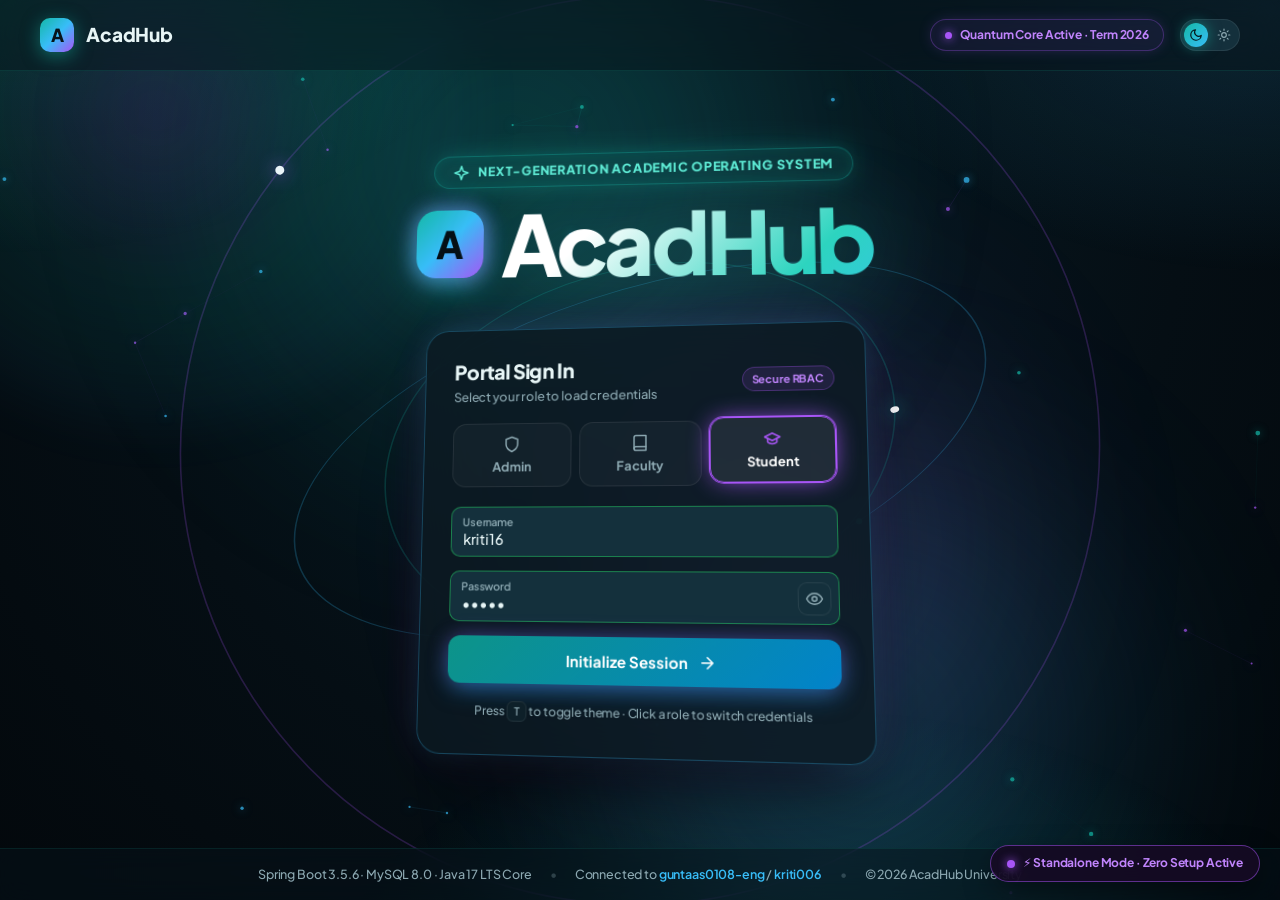
==== commit 72e85568: "fix: remove Timetable button and schedule widget from student portal" ====
--- a/index.html
+++ b/index.html
@@ -6,7 +6,7 @@
 <title>AcadHub · Next-Gen University Academic Platform</title>
 <link rel="preconnect" href="https://fonts.googleapis.com"><link rel="preconnect" href="https://fonts.gstatic.com" crossorigin>
 <link href="https://fonts.googleapis.com/css2?family=JetBrains+Mono:wght@500;600;700&family=Plus+Jakarta+Sans:wght@400;500;600;700;800;900&display=swap" rel="stylesheet">
-<link rel="stylesheet" href="style.css?v=20261106.2">
+<link rel="stylesheet" href="style.css?v=20261106.3">
 <script>try{document.documentElement.dataset.theme=localStorage.getItem('acadhub-theme')||'dark'}catch(e){}</script>
 <style>
   /* ============================================================
@@ -515,8 +515,8 @@
   <span>&copy; 2026 AcadHub University</span>
 </footer>
 
-<script src="ui.js?v=20261106.2"></script>
-<script src="app.js?v=20261106.2"></script>
+<script src="ui.js?v=20261106.3"></script>
+<script src="app.js?v=20261106.3"></script>
 
 <!-- Interactive 3D Gyroscope Rings, Particle Stardust & Cursor Physics Engine -->
 <script>
--- a/style.css
+++ b/style.css
@@ -1446,7 +1446,7 @@
   display: flex;
   flex-direction: column;
   gap: 12px;
-  max-height: 380px;
+  max-height: 520px;
   overflow-y: auto;
   padding-right: 4px;
 }
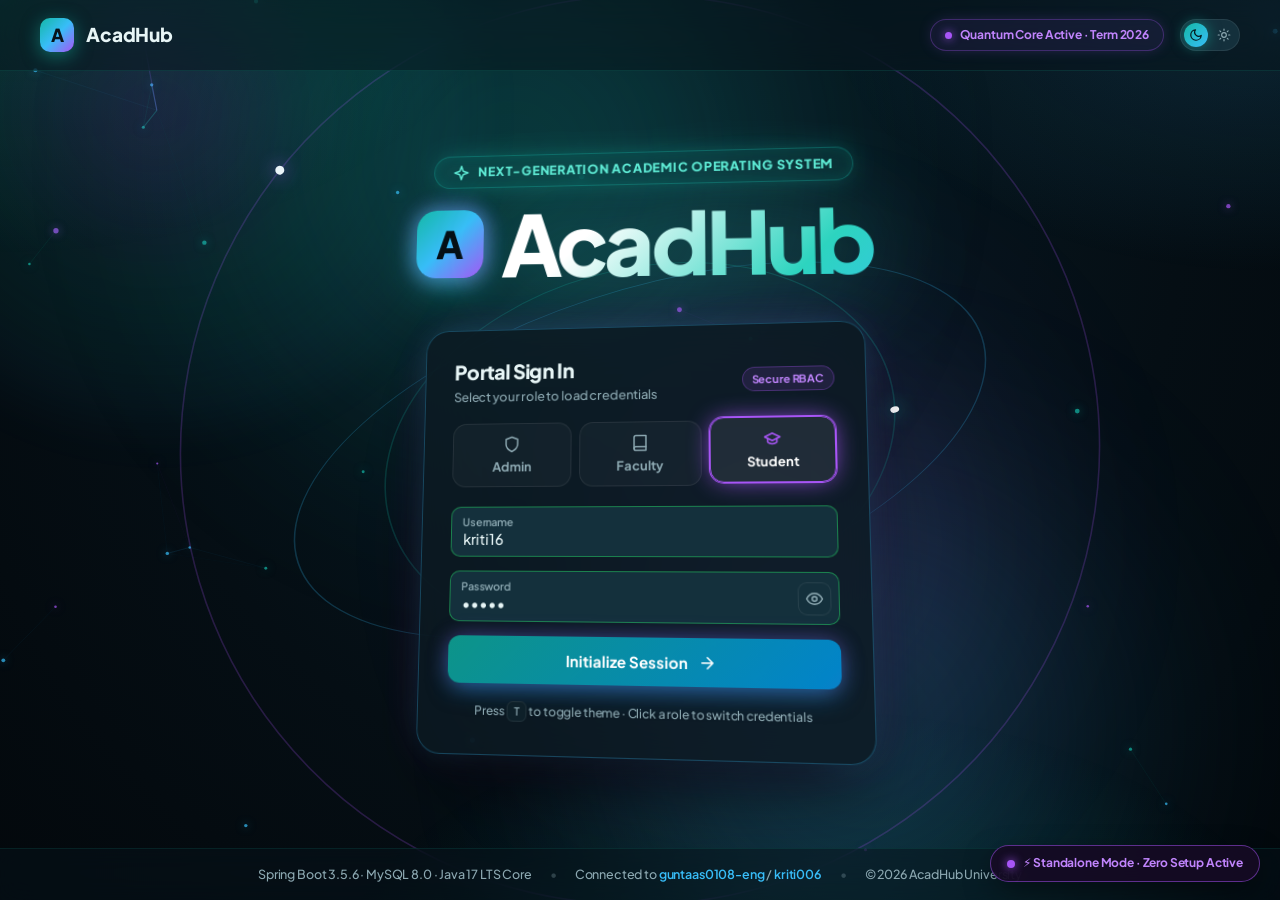
==== commit 69f2f3a7: "feat: add Academic Marks Analytics vertical bar chart graph matching exact visual styling of Attenda" ====
--- a/index.html
+++ b/index.html
@@ -6,7 +6,7 @@
 <title>AcadHub · Next-Gen University Academic Platform</title>
 <link rel="preconnect" href="https://fonts.googleapis.com"><link rel="preconnect" href="https://fonts.gstatic.com" crossorigin>
 <link href="https://fonts.googleapis.com/css2?family=JetBrains+Mono:wght@500;600;700&family=Plus+Jakarta+Sans:wght@400;500;600;700;800;900&display=swap" rel="stylesheet">
-<link rel="stylesheet" href="style.css?v=20261106.3">
+<link rel="stylesheet" href="style.css?v=20261106.4">
 <script>try{document.documentElement.dataset.theme=localStorage.getItem('acadhub-theme')||'dark'}catch(e){}</script>
 <style>
   /* ============================================================
@@ -515,8 +515,8 @@
   <span>&copy; 2026 AcadHub University</span>
 </footer>
 
-<script src="ui.js?v=20261106.3"></script>
-<script src="app.js?v=20261106.3"></script>
+<script src="ui.js?v=20261106.4"></script>
+<script src="app.js?v=20261106.4"></script>
 
 <!-- Interactive 3D Gyroscope Rings, Particle Stardust & Cursor Physics Engine -->
 <script>
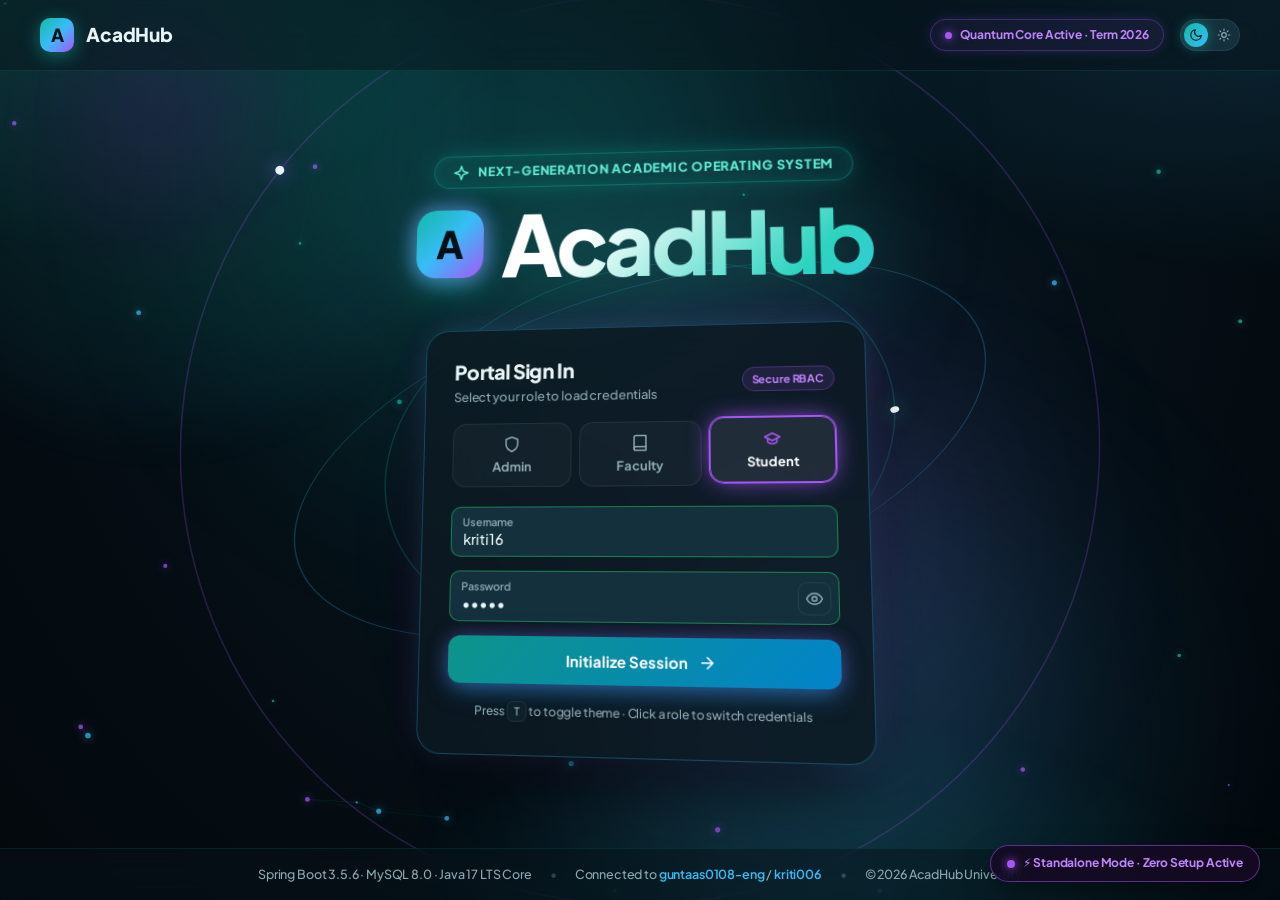
==== commit 3da6788f: "feat: implement dual donut and progress bar overview for marks and attendance following site theme" ====
--- a/index.html
+++ b/index.html
@@ -6,7 +6,7 @@
 <title>AcadHub · Next-Gen University Academic Platform</title>
 <link rel="preconnect" href="https://fonts.googleapis.com"><link rel="preconnect" href="https://fonts.gstatic.com" crossorigin>
 <link href="https://fonts.googleapis.com/css2?family=JetBrains+Mono:wght@500;600;700&family=Plus+Jakarta+Sans:wght@400;500;600;700;800;900&display=swap" rel="stylesheet">
-<link rel="stylesheet" href="style.css?v=20261106.4">
+<link rel="stylesheet" href="style.css?v=20261106.5">
 <script>try{document.documentElement.dataset.theme=localStorage.getItem('acadhub-theme')||'dark'}catch(e){}</script>
 <style>
   /* ============================================================
@@ -515,8 +515,8 @@
   <span>&copy; 2026 AcadHub University</span>
 </footer>
 
-<script src="ui.js?v=20261106.4"></script>
-<script src="app.js?v=20261106.4"></script>
+<script src="ui.js?v=20261106.5"></script>
+<script src="app.js?v=20261106.5"></script>
 
 <!-- Interactive 3D Gyroscope Rings, Particle Stardust & Cursor Physics Engine -->
 <script>
--- a/style.css
+++ b/style.css
@@ -1741,6 +1741,106 @@
   text-transform: uppercase;
 }
 
-
-
-
+/* ---------- Donut & Horizontal Bar Charts (Marks & Attendance) ---------- */
+.donut-wrap {
+  display: flex;
+  align-items: center;
+  gap: 20px;
+  margin-bottom: 20px;
+  flex-wrap: wrap;
+}
+.donut {
+  --pct: 0;
+  --color: var(--teal);
+  width: 110px;
+  height: 110px;
+  border-radius: 50%;
+  background: conic-gradient(var(--color) calc(var(--pct) * 1%), var(--track) 0);
+  display: grid;
+  place-items: center;
+  position: relative;
+  box-shadow: 0 0 20px rgba(20, 184, 166, 0.22);
+  flex-shrink: 0;
+  transition: all .4s ease;
+}
+.donut::before {
+  content: "";
+  grid-area: 1 / 1;
+  width: 76px;
+  height: 76px;
+  border-radius: 50%;
+  background: var(--surface);
+  z-index: 1;
+  transition: background-color .3s;
+}
+.donut span {
+  grid-area: 1 / 1;
+  font-size: 24px;
+  font-weight: 800;
+  font-family: 'Plus Jakarta Sans', sans-serif;
+  color: var(--text);
+  z-index: 2;
+  letter-spacing: -.02em;
+}
+.donut.good { --color: var(--teal); box-shadow: 0 0 22px rgba(20, 184, 166, 0.3); }
+.donut.warn { --color: var(--warn); box-shadow: 0 0 22px rgba(245, 158, 11, 0.3); }
+.donut.bad  { --color: var(--danger); box-shadow: 0 0 22px rgba(239, 68, 68, 0.3); }
+
+.donut-caption {
+  font-size: 14.5px;
+  color: var(--muted);
+  font-weight: 500;
+  line-height: 1.5;
+  max-width: 200px;
+}
+
+.bars {
+  display: grid;
+  gap: 12px;
+}
+.bar-row {
+  display: grid;
+  grid-template-columns: 160px 1fr 52px;
+  align-items: center;
+  gap: 14px;
+  font-size: 13.5px;
+}
+.bar-label {
+  overflow: hidden;
+  text-overflow: ellipsis;
+  white-space: nowrap;
+  color: var(--text);
+  font-weight: 600;
+  font-size: 13px;
+}
+.bar-track {
+  height: 10px;
+  border-radius: 999px;
+  background: var(--track);
+  overflow: hidden;
+  border: 1px solid var(--border);
+}
+.bar-fill {
+  height: 100%;
+  border-radius: 999px;
+  background: linear-gradient(90deg, var(--teal), #2DD4BF);
+  box-shadow: 0 0 12px rgba(20, 184, 166, 0.4);
+  transition: width .8s cubic-bezier(0.34, 1.56, 0.64, 1);
+}
+.bar-fill.good { background: linear-gradient(90deg, var(--teal), #2DD4BF); }
+.bar-fill.warn { background: linear-gradient(90deg, var(--warn), #FBBF24); box-shadow: 0 0 12px rgba(245, 158, 11, 0.4); }
+.bar-fill.bad  { background: linear-gradient(90deg, var(--danger), #F87171); box-shadow: 0 0 12px rgba(239, 68, 68, 0.4); }
+.bar-value {
+  text-align: right;
+  font-weight: 700;
+  font-family: 'JetBrains Mono', monospace;
+  font-size: 12.5px;
+  color: var(--muted);
+}
+
+@media (max-width: 860px) {
+  #overviewChartsGrid, #gradesSection {
+    grid-template-columns: 1fr !important;
+  }
+}
+
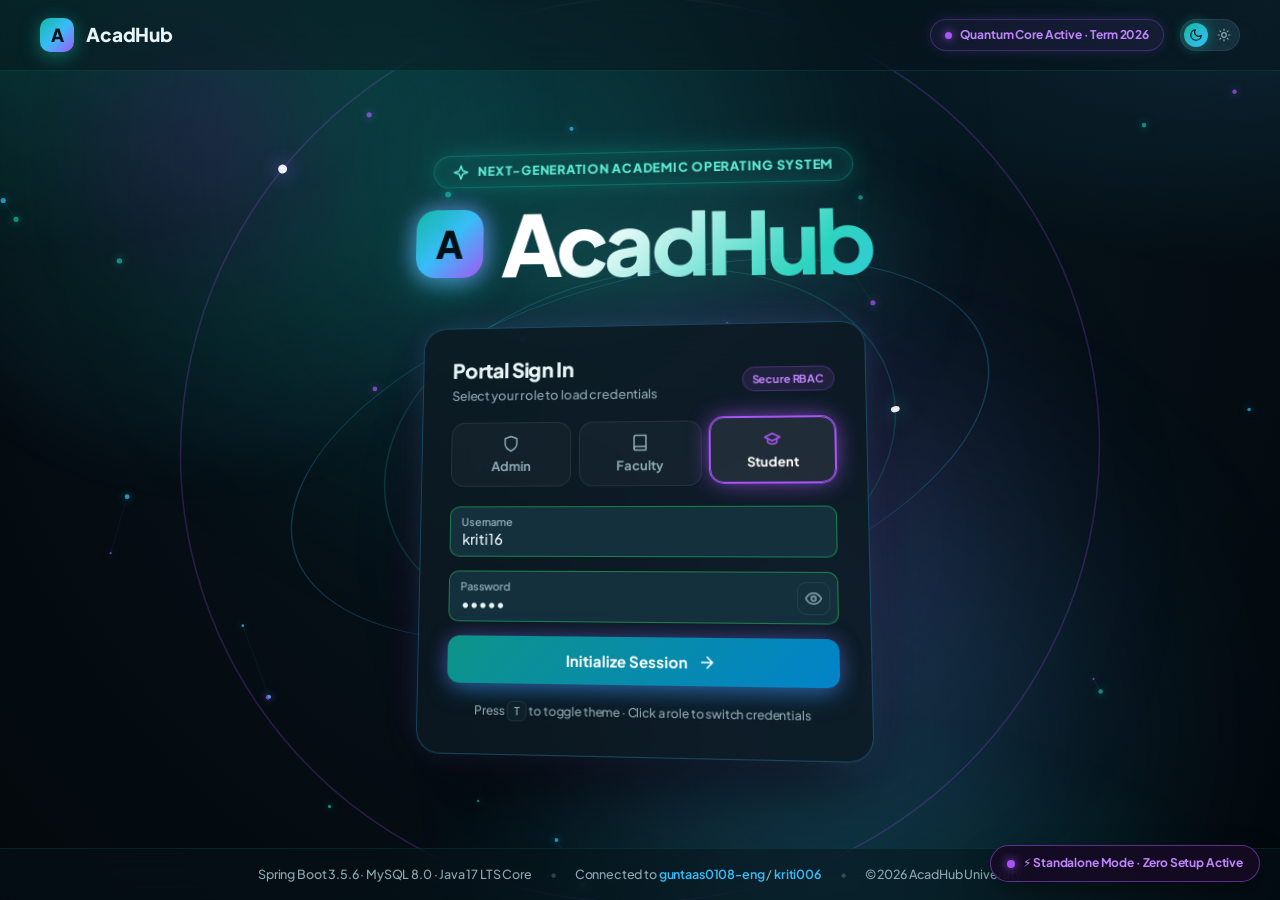
==== commit f576971b: "refactor: remove raw attendance roster and marks tables from student portal" ====
--- a/index.html
+++ b/index.html
@@ -6,7 +6,7 @@
 <title>AcadHub · Next-Gen University Academic Platform</title>
 <link rel="preconnect" href="https://fonts.googleapis.com"><link rel="preconnect" href="https://fonts.gstatic.com" crossorigin>
 <link href="https://fonts.googleapis.com/css2?family=JetBrains+Mono:wght@500;600;700&family=Plus+Jakarta+Sans:wght@400;500;600;700;800;900&display=swap" rel="stylesheet">
-<link rel="stylesheet" href="style.css?v=20261106.5">
+<link rel="stylesheet" href="style.css?v=20261106.6">
 <script>try{document.documentElement.dataset.theme=localStorage.getItem('acadhub-theme')||'dark'}catch(e){}</script>
 <style>
   /* ============================================================
@@ -515,8 +515,8 @@
   <span>&copy; 2026 AcadHub University</span>
 </footer>
 
-<script src="ui.js?v=20261106.5"></script>
-<script src="app.js?v=20261106.5"></script>
+<script src="ui.js?v=20261106.6"></script>
+<script src="app.js?v=20261106.6"></script>
 
 <!-- Interactive 3D Gyroscope Rings, Particle Stardust & Cursor Physics Engine -->
 <script>
--- a/style.css
+++ b/style.css
@@ -1839,7 +1839,7 @@
 }
 
 @media (max-width: 860px) {
-  #overviewChartsGrid, #gradesSection {
+  #overviewChartsGrid {
     grid-template-columns: 1fr !important;
   }
 }
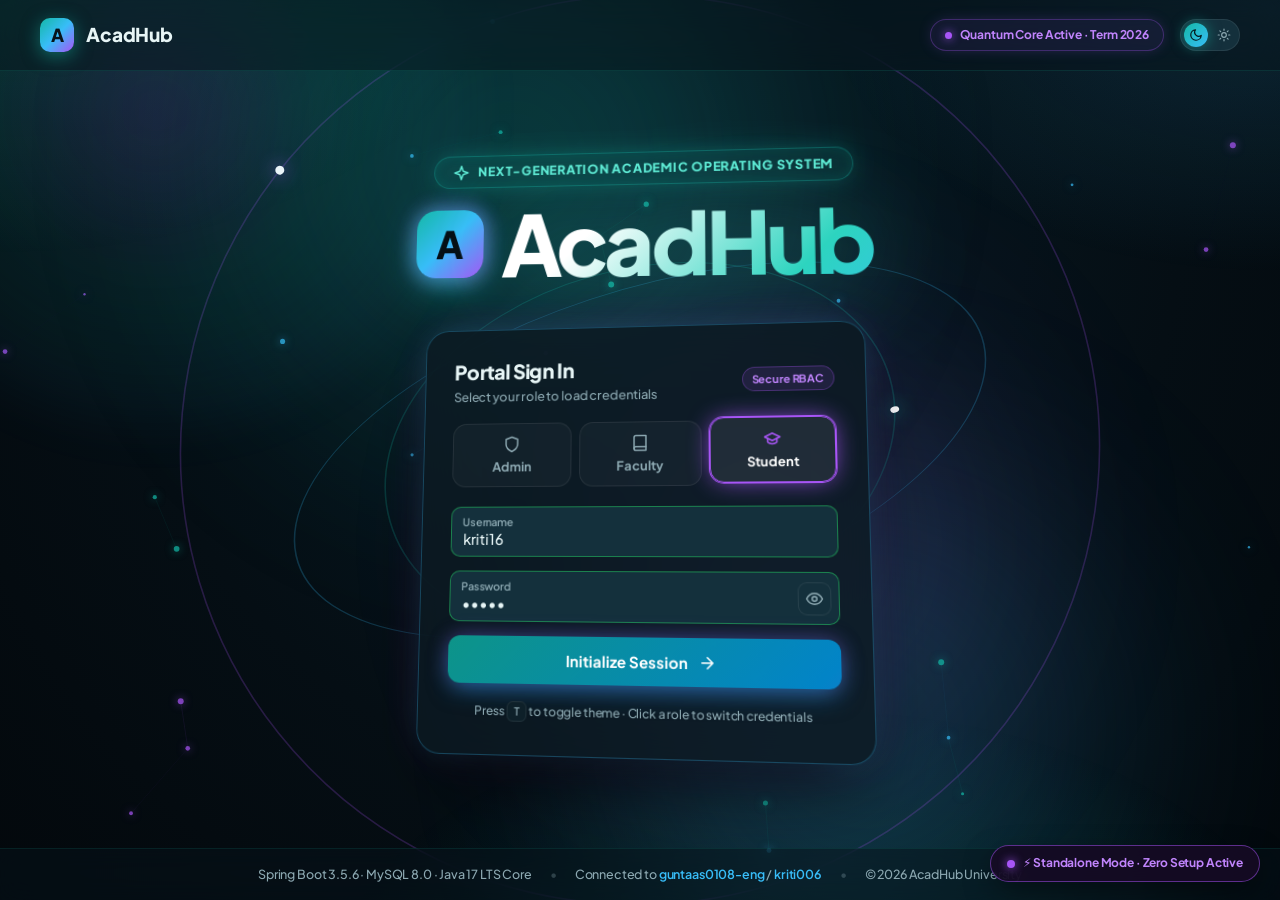
==== commit eaec6dbe: "refactor: remove right notifications drawer and expand student dashboard to full width" ====
--- a/index.html
+++ b/index.html
@@ -6,7 +6,7 @@
 <title>AcadHub · Next-Gen University Academic Platform</title>
 <link rel="preconnect" href="https://fonts.googleapis.com"><link rel="preconnect" href="https://fonts.gstatic.com" crossorigin>
 <link href="https://fonts.googleapis.com/css2?family=JetBrains+Mono:wght@500;600;700&family=Plus+Jakarta+Sans:wght@400;500;600;700;800;900&display=swap" rel="stylesheet">
-<link rel="stylesheet" href="style.css?v=20261106.6">
+<link rel="stylesheet" href="style.css?v=20261106.7">
 <script>try{document.documentElement.dataset.theme=localStorage.getItem('acadhub-theme')||'dark'}catch(e){}</script>
 <style>
   /* ============================================================
@@ -515,8 +515,8 @@
   <span>&copy; 2026 AcadHub University</span>
 </footer>
 
-<script src="ui.js?v=20261106.6"></script>
-<script src="app.js?v=20261106.6"></script>
+<script src="ui.js?v=20261106.7"></script>
+<script src="app.js?v=20261106.7"></script>
 
 <!-- Interactive 3D Gyroscope Rings, Particle Stardust & Cursor Physics Engine -->
 <script>
--- a/style.css
+++ b/style.css
@@ -1101,18 +1101,13 @@
 /* Interior Layouts */
 .athena-dashboard-grid {
   display: grid;
-  grid-template-columns: 1fr 340px;
+  grid-template-columns: 1fr;
   gap: 24px;
   padding: 24px 32px 60px;
   max-width: 1540px;
   width: 100%;
   margin: 0 auto;
   box-sizing: border-box;
-}
-@media (max-width: 1200px) {
-  .athena-dashboard-grid {
-    grid-template-columns: 1fr;
-  }
 }
 
 .athena-interior {
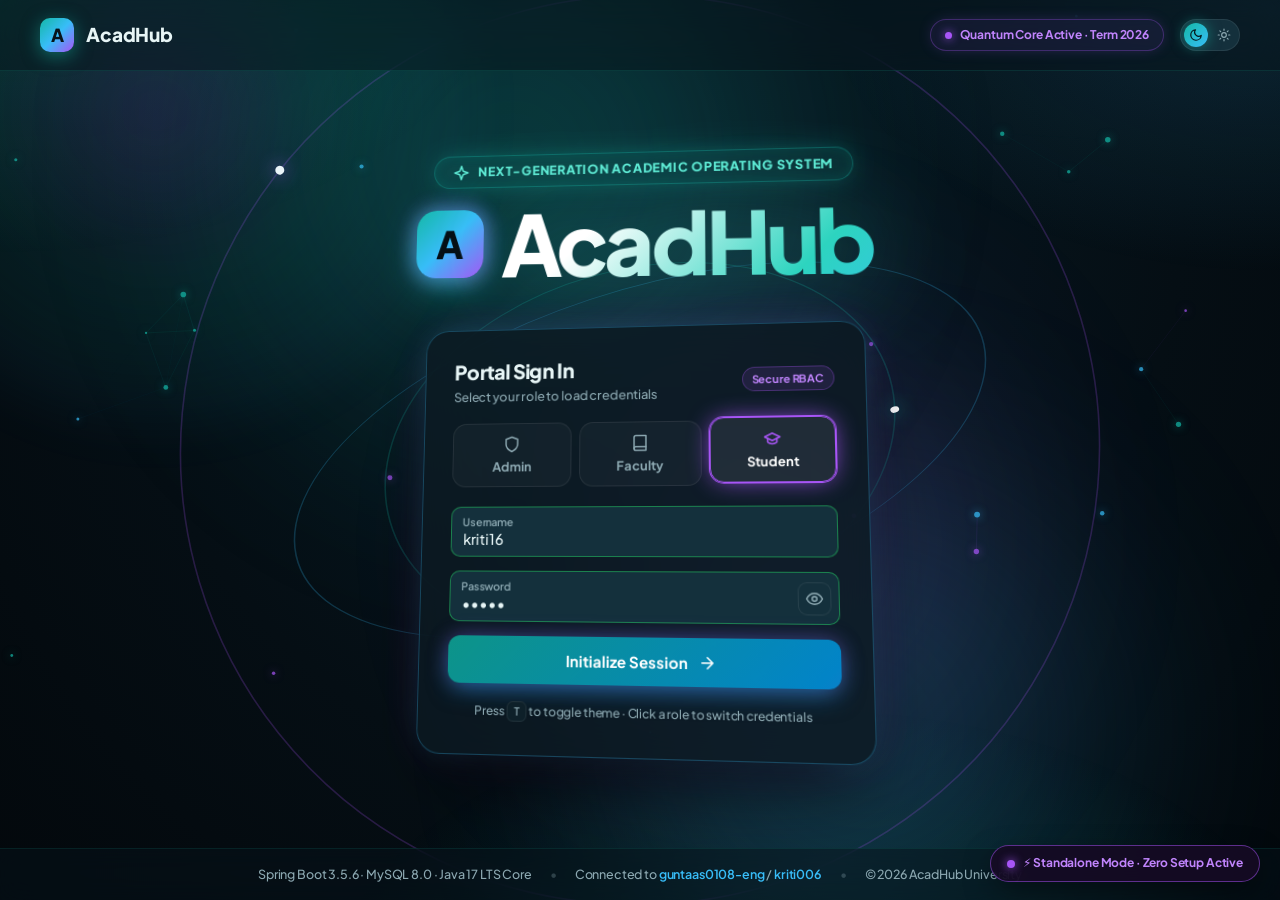
==== commit 2d327454: "fix(design): fix admin sidebar layout, eliminate horizontal scrollbar and unify ocean teal theme" ====
--- a/index.html
+++ b/index.html
@@ -6,7 +6,7 @@
 <title>AcadHub · Next-Gen University Academic Platform</title>
 <link rel="preconnect" href="https://fonts.googleapis.com"><link rel="preconnect" href="https://fonts.gstatic.com" crossorigin>
 <link href="https://fonts.googleapis.com/css2?family=JetBrains+Mono:wght@500;600;700&family=Plus+Jakarta+Sans:wght@400;500;600;700;800;900&display=swap" rel="stylesheet">
-<link rel="stylesheet" href="style.css?v=20261106.7">
+<link rel="stylesheet" href="style.css?v=20261106.8">
 <script>try{document.documentElement.dataset.theme=localStorage.getItem('acadhub-theme')||'dark'}catch(e){}</script>
 <style>
   /* ============================================================
@@ -515,8 +515,8 @@
   <span>&copy; 2026 AcadHub University</span>
 </footer>
 
-<script src="ui.js?v=20261106.7"></script>
-<script src="app.js?v=20261106.7"></script>
+<script src="ui.js?v=20261106.8"></script>
+<script src="app.js?v=20261106.8"></script>
 
 <!-- Interactive 3D Gyroscope Rings, Particle Stardust & Cursor Physics Engine -->
 <script>
--- a/style.css
+++ b/style.css
@@ -812,28 +812,45 @@
   background: #061118;
 }
 
-/* Persistent Left Slidebar / Sidebar (Exact Devpost / Athena Layout) */
+/* Persistent Left Sidebar (AcadHub Navigation) */
 .athena-sidebar {
-  width: 240px;
-  min-width: 240px;
-  max-width: 240px;
+  width: 256px;
+  min-width: 256px;
+  max-width: 256px;
   height: calc(100vh - 32px);
   position: sticky;
   top: 16px;
   left: 0;
   margin: 16px 0 16px 16px;
-  background: #121927;
-  border: 1px solid rgba(255, 255, 255, 0.07);
-  border-radius: 24px;
+  background: #101826;
+  border: 1px solid rgba(255, 255, 255, 0.08);
+  border-radius: 22px;
   display: flex;
   flex-direction: column;
-  padding: 24px 14px 20px;
-  gap: 16px;
+  padding: 22px 14px 18px;
+  gap: 14px;
   z-index: 100;
   box-sizing: border-box;
   overflow-y: auto;
+  overflow-x: hidden !important;
   box-shadow: 0 14px 36px -8px rgba(0, 0, 0, 0.5);
   transition: transform 0.3s cubic-bezier(0.2, 0.8, 0.2, 1);
+  scrollbar-width: thin;
+  scrollbar-color: rgba(255, 255, 255, 0.15) transparent;
+}
+.athena-sidebar::-webkit-scrollbar {
+  width: 4px;
+  height: 0;
+}
+.athena-sidebar::-webkit-scrollbar-track {
+  background: transparent;
+}
+.athena-sidebar::-webkit-scrollbar-thumb {
+  background: rgba(255, 255, 255, 0.15);
+  border-radius: 4px;
+}
+.athena-sidebar::-webkit-scrollbar-thumb:hover {
+  background: rgba(255, 255, 255, 0.3);
 }
 
 .athena-brand {
@@ -841,21 +858,33 @@
   align-items: center;
   gap: 12px;
   text-decoration: none;
-  padding: 0 10px;
+  padding: 0 8px;
+  flex-shrink: 0;
 }
 .athena-brand .logo-icon {
   width: 38px;
   height: 38px;
   border-radius: 10px;
-  background: linear-gradient(135deg, #6366F1, #8B5CF6);
+  background: linear-gradient(135deg, var(--teal), #0D9488);
   display: grid;
   place-items: center;
-  color: #fff;
+  color: #031417;
   font-weight: 800;
   font-size: 18px;
-  box-shadow: 0 4px 14px rgba(99, 102, 241, 0.45);
+  box-shadow: 0 4px 14px rgba(20, 184, 166, 0.4);
   flex-shrink: 0;
 }
+body[data-page="student"] .athena-brand .logo-icon {
+  background: linear-gradient(135deg, #7C3AED, #A855F7);
+  box-shadow: 0 4px 14px rgba(168, 85, 247, 0.45);
+  color: #fff;
+}
+body[data-page="faculty"] .athena-brand .logo-icon {
+  background: linear-gradient(135deg, #0284C7, #38BDF8);
+  box-shadow: 0 4px 14px rgba(56, 189, 248, 0.45);
+  color: #031417;
+}
+
 .athena-brand .brand-title {
   font-size: 20px;
   font-weight: 800;
@@ -867,66 +896,94 @@
 .athena-brand .brand-sub {
   font-size: 11px;
   font-weight: 700;
-  color: #14B8A6;
+  color: var(--teal);
   letter-spacing: 0.06em;
   text-transform: uppercase;
   display: block;
   margin-top: 2px;
 }
-
-/* Nav items list matching Devpost Screenshot exactly */
+body[data-page="student"] .athena-brand .brand-sub {
+  color: #C084FC;
+}
+body[data-page="faculty"] .athena-brand .brand-sub {
+  color: #38BDF8;
+}
+
+/* Nav items list */
 .athena-nav-list {
   display: flex;
   flex-direction: column;
-  gap: 10px;
-  margin-top: 14px;
+  gap: 8px;
+  margin-top: 10px;
   flex: 1;
+  min-height: 0;
+  overflow-x: hidden;
 }
 .athena-nav-link {
   display: flex;
   align-items: center;
-  gap: 14px;
-  padding: 13px 20px;
+  gap: 12px;
+  padding: 11px 16px;
   border-radius: 9999px;
   color: #8E98B0;
   text-decoration: none;
-  font-size: 14.5px;
+  font-size: 14px;
   font-weight: 600;
   transition: all .2s cubic-bezier(0.16, 1, 0.3, 1);
   border: 1px solid transparent;
   cursor: pointer;
+  white-space: nowrap;
 }
 .athena-nav-link:hover {
   color: #ffffff;
-  background: rgba(255, 255, 255, 0.05);
+  background: rgba(255, 255, 255, 0.06);
 }
 .athena-nav-link.active {
-  background: #5B4DFF !important;
+  background: linear-gradient(135deg, var(--teal), #0D9488) !important;
+  color: #031417 !important;
+  font-weight: 700;
+  box-shadow: 0 4px 16px rgba(20, 184, 166, 0.38) !important;
+  border-color: transparent !important;
+}
+body[data-page="student"] .athena-nav-link.active {
+  background: linear-gradient(135deg, #7C3AED, #6366F1) !important;
   color: #ffffff !important;
-  font-weight: 700;
-  box-shadow: 0 6px 20px rgba(91, 77, 255, 0.45);
+  box-shadow: 0 4px 16px rgba(124, 58, 237, 0.45) !important;
+}
+body[data-page="faculty"] .athena-nav-link.active {
+  background: linear-gradient(135deg, #0284C7, #0EA5E9) !important;
+  color: #ffffff !important;
+  box-shadow: 0 4px 16px rgba(14, 165, 233, 0.45) !important;
+}
+.athena-nav-link:focus-visible {
+  outline: 2px solid rgba(20, 184, 166, 0.5) !important;
+  outline-offset: 1px;
 }
 .athena-nav-link .nav-icon {
-  width: 20px;
-  height: 20px;
+  width: 19px;
+  height: 19px;
   stroke-width: 2.2;
   flex-shrink: 0;
 }
 
-/* User profile card at bottom of sidebar matching Devpost */
+/* User profile card at bottom of sidebar */
 .athena-user-chip {
   margin-top: auto;
   display: flex;
   align-items: center;
-  gap: 12px;
-  padding: 10px 14px;
-  background: rgba(255, 255, 255, 0.04);
-  border: 1px solid rgba(255, 255, 255, 0.08);
-  border-radius: 18px;
+  gap: 10px;
+  padding: 10px 12px;
+  background: rgba(20, 184, 166, 0.06);
+  border: 1px solid rgba(20, 184, 166, 0.16);
+  border-radius: 16px;
+  box-sizing: border-box;
+  width: 100%;
+  overflow: hidden;
+  flex-shrink: 0;
 }
 .athena-user-avatar {
-  width: 38px;
-  height: 38px;
+  width: 36px;
+  height: 36px;
   border-radius: 50%;
   background: linear-gradient(135deg, #14B8A6, #38BDF8);
   display: grid;
@@ -935,19 +992,12 @@
   font-size: 14px;
   color: #031417;
   flex-shrink: 0;
-  border: 2px solid rgba(255, 255, 255, 0.15);
-}
-  background: linear-gradient(135deg, #14B8A6, #38BDF8);
-  display: grid;
-  place-items: center;
-  font-weight: 800;
-  font-size: 14px;
-  color: #031417;
-  flex-shrink: 0;
+  border: 2px solid rgba(255, 255, 255, 0.18);
 }
 .athena-user-meta {
   min-width: 0;
   flex: 1;
+  overflow: hidden;
 }
 .athena-user-name {
   font-size: 13.5px;
@@ -956,20 +1006,27 @@
   white-space: nowrap;
   overflow: hidden;
   text-overflow: ellipsis;
+  line-height: 1.25;
 }
 .athena-user-sub {
   font-size: 11px;
   color: var(--muted);
-  font-family: 'JetBrains Mono', monospace;
+  font-family: 'Plus Jakarta Sans', sans-serif;
+  font-weight: 500;
   white-space: nowrap;
   overflow: hidden;
   text-overflow: ellipsis;
+  line-height: 1.2;
+  margin-top: 2px;
 }
 .athena-logout-btn {
+  flex-shrink: 0;
+  width: 32px;
+  height: 32px;
   background: transparent;
   border: none;
   color: var(--muted);
-  padding: 6px;
+  padding: 0;
   border-radius: 8px;
   cursor: pointer;
   display: grid;
@@ -978,7 +1035,7 @@
 }
 .athena-logout-btn:hover {
   color: #EF4444;
-  background: rgba(239, 68, 68, 0.12);
+  background: rgba(239, 68, 68, 0.14);
 }
 
 /* Main Viewport Content Area */
@@ -1140,6 +1197,7 @@
     left: 0;
     margin: 0;
     height: 100vh;
+    max-width: 85vw;
     border-radius: 0 24px 24px 0;
     transform: translateX(-100%);
     box-shadow: 0 0 40px rgba(0, 0, 0, 0.85);
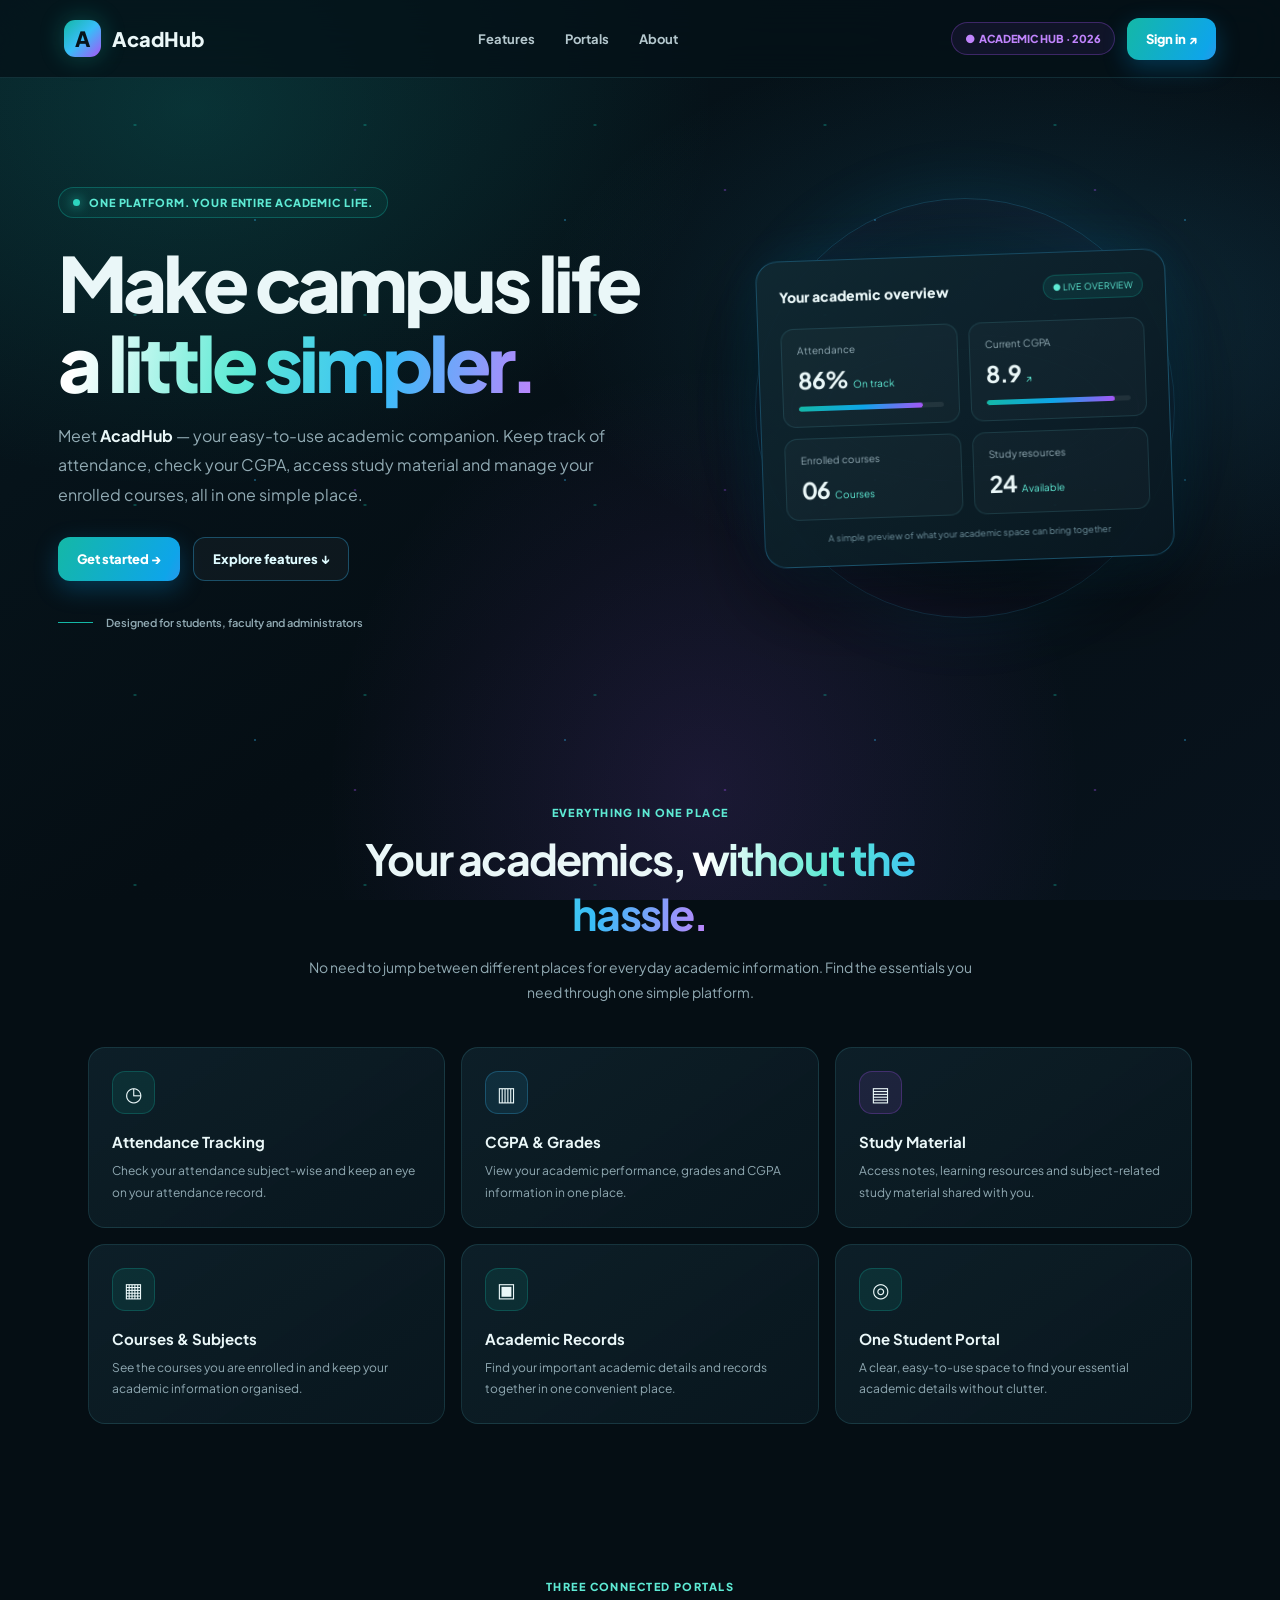
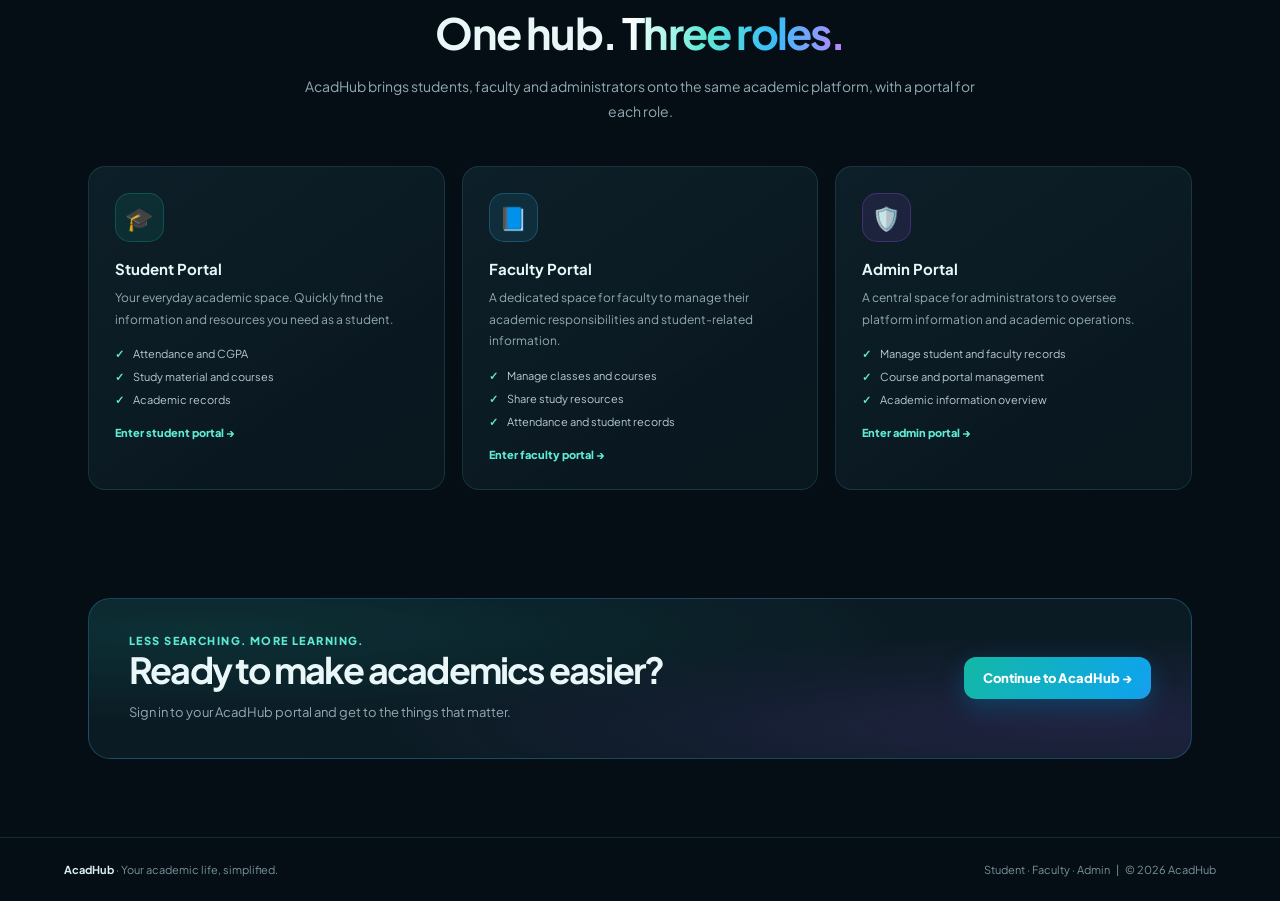
==== commit f1f4f2a1: "sync: support role selector on new login.html and mirror root templates" ====
--- a/index.html
+++ b/index.html
@@ -1,757 +1,438 @@
+
 <!DOCTYPE html>
 <html lang="en" data-theme="dark">
 <head>
 <meta charset="UTF-8">
-<meta name="viewport" content="width=device-width, initial-scale=1">
-<title>AcadHub · Next-Gen University Academic Platform</title>
-<link rel="preconnect" href="https://fonts.googleapis.com"><link rel="preconnect" href="https://fonts.gstatic.com" crossorigin>
-<link href="https://fonts.googleapis.com/css2?family=JetBrains+Mono:wght@500;600;700&family=Plus+Jakarta+Sans:wght@400;500;600;700;800;900&display=swap" rel="stylesheet">
-<link rel="stylesheet" href="style.css?v=20261106.8">
-<script>try{document.documentElement.dataset.theme=localStorage.getItem('acadhub-theme')||'dark'}catch(e){}</script>
+<meta name="viewport" content="width=device-width, initial-scale=1.0">
+<meta name="theme-color" content="#06131b">
+<title>AcadHub — Your Academic Life, Simplified</title>
+<link rel="preconnect" href="https://fonts.googleapis.com">
+<link rel="preconnect" href="https://fonts.gstatic.com" crossorigin>
+<link href="https://fonts.googleapis.com/css2?family=Plus+Jakarta+Sans:wght@400;500;600;700;800;900&display=swap" rel="stylesheet">
+
 <style>
-  /* ============================================================
-     AcadHub Cinematic Centered Portal with Tri-Color Neon & 3D Physics
-     Palette: Deep Space + Teal (#14B8A6) + Sky (#38BDF8) + Ultra Violet (#A855F7)
-     ============================================================ */
-  :root {
-    --violet: #A855F7;
-    --violet-glow: rgba(168, 85, 247, 0.35);
-    --violet-surface: rgba(168, 85, 247, 0.12);
-    --teal-glow: rgba(20, 184, 166, 0.4);
-    --sky-glow: rgba(56, 189, 248, 0.35);
-  }
-
-  body.auth-page {
-    min-height: 100vh;
-    overflow-x: hidden;
-    position: relative;
-    display: flex;
-    flex-direction: column;
-    justify-content: space-between;
-    background: radial-gradient(ellipse at 50% 20%, #081C26 0%, #050E14 60%, #03080C 100%);
-    color: var(--text);
-  }
-
-  /* Fullscreen Dynamic Canvas (3D Gyroscope Rings & Stardust) */
-  #dynamicCanvas {
-    position: fixed;
-    inset: 0;
-    width: 100%;
-    height: 100%;
-    pointer-events: none;
-    z-index: 1;
-  }
-
-  /* Multi-Color Dynamic Aurora Nebula in Background */
-  .aurora-portal {
-    position: fixed;
-    inset: 0;
-    pointer-events: none;
-    z-index: 0;
-    overflow: hidden;
-  }
-  .aurora-portal i {
-    position: absolute;
-    border-radius: 50%;
-    filter: blur(100px);
-    opacity: 0.35;
-    will-change: transform;
-    animation: portalDrift 22s ease-in-out infinite alternate;
-  }
-  .aurora-portal i:nth-child(1) {
-    width: 60vmax; height: 60vmax;
-    background: radial-gradient(circle, #14B8A6 0%, transparent 70%);
-    top: -25%; left: 10%;
-    opacity: 0.28;
-  }
-  .aurora-portal i:nth-child(2) {
-    width: 50vmax; height: 50vmax;
-    background: radial-gradient(circle, #A855F7 0%, transparent 70%);
-    top: 25%; left: 35%;
-    opacity: 0.22;
-    animation-delay: -7s;
-  }
-  .aurora-portal i:nth-child(3) {
-    width: 55vmax; height: 55vmax;
-    background: radial-gradient(circle, #38BDF8 0%, transparent 70%);
-    bottom: -20%; right: 5%;
-    opacity: 0.25;
-    animation-delay: -14s;
-  }
-
-  @keyframes portalDrift {
-    0% { transform: translate(0, 0) scale(1); }
-    50% { transform: translate(-40px, 30px) scale(1.08); }
-    100% { transform: translate(30px, -40px) scale(0.95); }
-  }
-
-  /* Dynamic Cursor Spotlight Following Mouse */
-  .cursor-spotlight {
-    position: fixed;
-    top: 0;
-    left: 0;
-    width: 650px;
-    height: 650px;
-    margin-left: -325px;
-    margin-top: -325px;
-    border-radius: 50%;
-    background: radial-gradient(circle, rgba(168, 85, 247, 0.14) 0%, rgba(20, 184, 166, 0.1) 40%, rgba(56, 189, 248, 0.04) 65%, transparent 75%);
-    pointer-events: none;
-    z-index: 2;
-    filter: blur(25px);
-    will-change: transform;
-    transition: opacity 0.3s;
-  }
-
-  /* Top Navigation Bar */
-  .portal-nav {
-    position: relative;
-    z-index: 20;
-    display: flex;
-    align-items: center;
-    justify-content: space-between;
-    padding: 18px 40px;
-    background: rgba(7, 19, 26, 0.45);
-    backdrop-filter: blur(16px);
-    -webkit-backdrop-filter: blur(16px);
-    border-bottom: 1px solid rgba(20, 184, 166, 0.15);
-  }
-
-  .portal-brand {
-    display: flex;
-    align-items: center;
-    gap: 12px;
-    text-decoration: none;
-    font-weight: 800;
-    font-size: 19px;
-    color: var(--text);
-  }
-  .portal-brand .logo-icon {
-    width: 34px;
-    height: 34px;
-    border-radius: 10px;
-    background: linear-gradient(135deg, #14B8A6, #38BDF8, #A855F7);
-    color: #07131A;
-    display: grid;
-    place-items: center;
-    font-size: 18px;
-    font-weight: 900;
-    box-shadow: 0 4px 18px rgba(20, 184, 166, 0.5);
-  }
-
-  .status-pill {
-    display: inline-flex;
-    align-items: center;
-    gap: 8px;
-    padding: 6px 14px;
-    border-radius: 99px;
-    font-size: 12px;
-    font-weight: 700;
-    background: rgba(168, 85, 247, 0.08);
-    border: 1px solid rgba(168, 85, 247, 0.3);
-    color: #C084FC;
-    box-shadow: 0 0 16px -4px rgba(168, 85, 247, 0.3);
-  }
-  .status-pill .dot {
-    width: 7px;
-    height: 7px;
-    border-radius: 50%;
-    background: #A855F7;
-    box-shadow: 0 0 10px #A855F7;
-    animation: pulse 1.8s infinite;
-  }
-
-  /* Centered Hero Stage */
-  .center-stage {
-    position: relative;
-    z-index: 10;
-    flex: 1;
-    display: flex;
-    flex-direction: column;
-    align-items: center;
-    justify-content: center;
-    padding: 30px 20px 40px;
-    perspective: 1200px;
-  }
-
-  /* Hero Centerpiece Typography & Emblem */
-  .hero-center {
-    text-align: center;
-    margin-bottom: 24px;
-    transform-style: preserve-3d;
-    transition: transform 0.15s cubic-bezier(0.2, 0, 0, 1);
-    will-change: transform;
-  }
-
-  .hero-tag {
-    display: inline-flex;
-    align-items: center;
-    gap: 8px;
-    padding: 6px 18px;
-    border-radius: 99px;
-    font-size: 12.5px;
-    font-weight: 800;
-    letter-spacing: 0.06em;
-    text-transform: uppercase;
-    color: #5EEAD4;
-    background: rgba(20, 184, 166, 0.1);
-    border: 1px solid rgba(20, 184, 166, 0.35);
-    box-shadow: 0 0 24px -4px rgba(20, 184, 166, 0.4), inset 0 0 12px rgba(20, 184, 166, 0.1);
-    margin-bottom: 14px;
-    backdrop-filter: blur(12px);
-  }
-
-  /* Grand AcadHub Brand Headline with 3-Color Dynamic Shimmer */
-  .hero-title-group {
-    display: flex;
-    align-items: center;
-    justify-content: center;
-    gap: 18px;
-    margin: 0 0 10px;
-  }
-
-  .hero-crest {
-    width: 68px;
-    height: 68px;
-    border-radius: 20px;
-    background: linear-gradient(135deg, #14B8A6 0%, #38BDF8 48%, #A855F7 100%);
-    display: grid;
-    place-items: center;
-    color: #050E14;
-    font-size: 38px;
-    font-weight: 900;
-    box-shadow: 0 10px 35px -4px rgba(20, 184, 166, 0.7), 0 0 25px rgba(168, 85, 247, 0.5);
-    flex-shrink: 0;
-    position: relative;
-    animation: crestGlow 4s ease-in-out infinite alternate;
-  }
-  .hero-crest::after {
-    content: "";
-    position: absolute;
-    inset: -3px;
-    border-radius: 23px;
-    background: linear-gradient(135deg, #14B8A6, #38BDF8, #A855F7);
-    opacity: 0.4;
-    z-index: -1;
-    filter: blur(8px);
-  }
-
-  @keyframes crestGlow {
-    0% { transform: scale(1) rotate(0deg); box-shadow: 0 10px 30px -4px rgba(20, 184, 166, 0.6), 0 0 20px rgba(168, 85, 247, 0.4); }
-    100% { transform: scale(1.05) rotate(1deg); box-shadow: 0 14px 45px -2px rgba(56, 189, 248, 0.8), 0 0 35px rgba(168, 85, 247, 0.7); }
-  }
-
-  .hero-brand-name {
-    font-size: clamp(52px, 7.5vw, 84px);
-    font-weight: 900;
-    letter-spacing: -0.045em;
-    line-height: 1;
-    background: linear-gradient(135deg, #FFFFFF 15%, #2DD4BF 45%, #38BDF8 70%, #C084FC 100%);
-    background-size: 200% auto;
-    -webkit-background-clip: text;
-    -webkit-text-fill-color: transparent;
-    filter: drop-shadow(0 0 45px rgba(45, 212, 191, 0.4));
-    animation: shimmerGrad 8s linear infinite alternate;
-  }
-
-  @keyframes shimmerGrad {
-    0% { background-position: 0% 50%; }
-    100% { background-position: 100% 50%; }
-  }
-
-  .hero-subhead {
-    font-size: clamp(15px, 1.8vw, 19px);
-    font-weight: 600;
-    color: var(--muted);
-    max-width: 580px;
-    margin: 0 auto;
-    letter-spacing: -0.01em;
-    line-height: 1.5;
-  }
-
-  /* Centered 3D Interactive Obsidian Glass Card */
-  .auth-card-stage {
-    position: relative;
-    width: 100%;
-    max-width: 450px;
-    transform-style: preserve-3d;
-    transition: transform 0.12s ease-out;
-    will-change: transform;
-  }
-
-  .auth-card-stage .auth-card {
-    position: relative;
-    background: rgba(11, 25, 33, 0.82);
-    backdrop-filter: blur(28px);
-    -webkit-backdrop-filter: blur(28px);
-    border: 1px solid rgba(56, 189, 248, 0.28);
-    border-radius: 24px;
-    padding: 32px 30px;
-    box-shadow: 0 30px 70px -15px rgba(0, 0, 0, 0.75), 0 0 50px -10px rgba(168, 85, 247, 0.25), 0 0 30px -10px rgba(20, 184, 166, 0.3);
-    overflow: hidden;
-  }
-
-  /* Dynamic Specular Sheen Tracking Cursor */
-  .auth-card-stage .auth-card::before {
-    content: "";
-    position: absolute;
-    inset: -1px;
-    border-radius: 24px;
-    background: radial-gradient(circle 380px at var(--card-mx, 50%) var(--card-my, 50%), rgba(168, 85, 247, 0.22) 0%, rgba(56, 189, 248, 0.12) 40%, transparent 70%);
-    pointer-events: none;
-    z-index: 0;
-  }
-
-  .auth-card-stage .auth-card > * {
-    position: relative;
-    z-index: 1;
-  }
-
-  /* Role Switcher Chips with Tri-Color Glow */
-  .role-chips {
-    display: grid;
-    grid-template-columns: repeat(3, 1fr);
-    gap: 8px;
-    margin: 18px 0 20px;
-  }
-  .role-chip {
-    display: flex;
-    flex-direction: column;
-    align-items: center;
-    gap: 6px;
-    padding: 12px 6px;
-    border-radius: 14px;
-    border: 1px solid rgba(255, 255, 255, 0.08);
-    background: rgba(255, 255, 255, 0.03);
-    color: var(--muted);
-    font: 700 13px "Plus Jakarta Sans", sans-serif;
-    cursor: pointer;
-    transition: all 0.25s cubic-bezier(0.2, 0.8, 0.2, 1);
-  }
-  .role-chip:hover {
-    color: var(--text);
-    background: rgba(255, 255, 255, 0.07);
-    border-color: rgba(255, 255, 255, 0.2);
-    transform: translateY(-2px);
-  }
-  .role-chip.active {
-    color: #FFFFFF;
-    background: rgba(255, 255, 255, 0.08);
-    border-color: var(--rc, var(--teal));
-    box-shadow: 0 0 0 1px var(--rc, var(--teal)), 0 0 24px -4px var(--rc, var(--teal));
-    transform: translateY(-3px);
-  }
-  .role-chip.active .ic {
-    color: var(--rc, var(--teal));
-  }
-
-  /* Role specific theme accents */
-  .role-chip[data-role="ADMIN"] { --rc: #14B8A6; }
-  .role-chip[data-role="FACULTY"] { --rc: #38BDF8; }
-  .role-chip[data-role="STUDENT"] { --rc: #A855F7; }
-
-  /* Submit Button with High-Tech Shimmer Gradient */
-  .btn-submit-nexus {
-    position: relative;
-    width: 100%;
-    padding: 14px 20px;
-    border-radius: 12px;
-    border: none;
-    font: 700 15px "Plus Jakarta Sans", sans-serif;
-    color: #FFFFFF;
-    cursor: pointer;
-    display: inline-flex;
-    align-items: center;
-    justify-content: center;
-    gap: 10px;
-    background: linear-gradient(135deg, #0D9488 0%, #0284C7 50%, #9333EA 100%);
-    background-size: 200% auto;
-    box-shadow: 0 8px 25px -4px rgba(14, 165, 233, 0.5), 0 0 20px rgba(168, 85, 247, 0.35);
-    transition: all 0.25s cubic-bezier(0.2, 0.8, 0.2, 1);
-    overflow: hidden;
-  }
-  .btn-submit-nexus:hover {
-    background-position: 100% 0;
-    transform: translateY(-2px);
-    box-shadow: 0 12px 35px -2px rgba(14, 165, 233, 0.7), 0 0 30px rgba(168, 85, 247, 0.6);
-  }
-  .btn-submit-nexus:active {
-    transform: translateY(0);
-  }
-
-  /* Bottom Interactive Status Bar */
-  .portal-footer {
-    position: relative;
-    z-index: 20;
-    text-align: center;
-    padding: 16px 24px;
-    color: var(--muted);
-    font-size: 12.5px;
-    border-top: 1px solid rgba(20, 184, 166, 0.12);
-    background: rgba(7, 19, 26, 0.5);
-    backdrop-filter: blur(12px);
-    display: flex;
-    justify-content: center;
-    align-items: center;
-    gap: 18px;
-    flex-wrap: wrap;
-  }
-  .portal-footer a {
-    color: #38BDF8;
-    text-decoration: none;
-    font-weight: 600;
-  }
-  .portal-footer a:hover {
-    color: #A855F7;
-    text-decoration: underline;
-  }
+:root{
+--bg:#050e14;--panel:#0b1921;--text:#eaf7f8;
+--muted:#91aab3;--teal:#14b8a6;--sky:#38bdf8;
+--violet:#a855f7;--line:rgba(91,190,204,.16);
+--grad:linear-gradient(115deg,#14b8a6,#0ea5e9 52%,#a855f7);
+}
+*{box-sizing:border-box}
+html{scroll-behavior:smooth;scroll-padding-top:90px}
+body{margin:0;background:var(--bg);color:var(--text);font-family:'Plus Jakarta Sans',sans-serif;overflow-x:hidden}
+a{text-decoration:none;color:inherit}
+
+body:before{
+content:"";position:fixed;inset:0;z-index:-2;
+background:
+radial-gradient(ellipse at 15% 12%,rgba(20,184,166,.18),transparent 34%),
+radial-gradient(ellipse at 83% 35%,rgba(56,189,248,.15),transparent 35%),
+radial-gradient(ellipse at 55% 88%,rgba(168,85,247,.13),transparent 38%),
+linear-gradient(145deg,#071820,#050e14 55%,#08131d);
+}
+.stars{
+position:fixed;inset:0;z-index:-1;pointer-events:none;
+background-image:
+radial-gradient(#14b8a6 1.4px,transparent 1.8px),
+radial-gradient(#38bdf8 1px,transparent 1.5px),
+radial-gradient(#a855f7 1.2px,transparent 1.7px);
+background-size:230px 190px,310px 260px,370px 300px;
+background-position:20px 30px,100px 90px,170px 40px;
+opacity:.32;
+}
+
+/* NAVIGATION */
+.nav{
+height:78px;position:sticky;top:0;z-index:20;
+display:flex;align-items:center;justify-content:space-between;
+padding:0 clamp(20px,5vw,76px);
+background:rgba(5,17,24,.78);
+backdrop-filter:blur(18px);
+border-bottom:1px solid var(--line);
+}
+.brand{display:flex;align-items:center;gap:11px;font-size:20px;font-weight:900}
+.logo{
+width:37px;height:37px;border-radius:11px;
+display:grid;place-items:center;color:#06131b;
+font-size:21px;font-weight:900;
+background:linear-gradient(135deg,var(--teal),var(--sky),var(--violet));
+box-shadow:0 0 24px #14b8a655;
+}
+.navlinks{display:flex;align-items:center;gap:30px;color:#b5c8ce;font-size:13px;font-weight:700}
+.navlinks a:hover{color:#5eead4}
+.navright{display:flex;align-items:center;gap:12px}
+.term{
+font-size:11px;font-weight:800;color:#c084fc;
+border:1px solid #a855f74d;background:#a855f714;
+padding:9px 13px;border-radius:30px;
+}
+.btn{
+display:inline-flex;align-items:center;justify-content:center;
+gap:10px;border:0;border-radius:12px;padding:13px 19px;
+background:var(--grad);background-size:180% auto;color:white;
+font-size:13px;font-weight:800;
+box-shadow:0 8px 25px #0284c755;
+transition:.25s;cursor:pointer;
+}
+.btn:hover{background-position:100% 0;transform:translateY(-2px);box-shadow:0 12px 32px #0284c777}
+.btn-outline{background:rgba(255,255,255,.035);border:1px solid #38bdf855;box-shadow:none;color:#dffbff}
+.btn-outline:hover{background:#38bdf81b}
+.menu{display:none;background:none;border:1px solid var(--line);color:white;border-radius:9px;padding:8px 11px}
+
+/* HERO */
+.hero{
+min-height:650px;max-width:1220px;margin:auto;
+padding:90px 28px 80px;
+display:grid;grid-template-columns:1.08fr .92fr;
+align-items:center;gap:45px;
+}
+.eyebrow{
+display:inline-flex;align-items:center;gap:9px;
+padding:8px 14px;border:1px solid #14b8a655;
+border-radius:30px;background:#14b8a614;color:#5eead4;
+font-size:11px;font-weight:800;letter-spacing:.08em;text-transform:uppercase;
+}
+.pulse{width:7px;height:7px;border-radius:50%;background:#2dd4bf;box-shadow:0 0 12px #2dd4bf}
+.hero h1{
+font-size:clamp(45px,6vw,76px);line-height:1.06;
+letter-spacing:-4px;margin:24px 0 18px;font-weight:900;
+}
+.gradient{
+background:linear-gradient(100deg,#fff 5%,#5eead4 38%,#38bdf8 68%,#c084fc 100%);
+background-clip:text;-webkit-background-clip:text;color:transparent;
+}
+.hero p{max-width:570px;color:var(--muted);font-size:16px;line-height:1.85;margin:0 0 28px}
+.hero-actions{display:flex;gap:13px;flex-wrap:wrap}
+.trust{display:flex;align-items:center;gap:13px;margin-top:35px;color:#91aab3;font-size:11px;font-weight:600}
+.trustline{height:1px;width:35px;background:#14b8a6}
+
+/* ANIMATED DASHBOARD GRAPHICS */
+.visual{position:relative;min-height:440px;display:grid;place-items:center}
+.orbit{
+position:absolute;width:min(420px,90vw);aspect-ratio:1;
+border:1px solid #38bdf833;border-radius:50%;
+box-shadow:0 0 70px #0ea5e91a,inset 0 0 70px #a855f70c;
+animation:spin 36s linear infinite;
+}
+.orbit:before,.orbit:after{
+content:"";position:absolute;border:1px solid #a855f744;
+border-radius:50%;inset:35px;
+transform:rotateX(65deg) rotate(25deg);
+}
+.orbit:after{inset:70px;border-color:#14b8a655;transform:rotateX(65deg) rotate(-35deg)}
+@keyframes spin{to{transform:rotate(360deg)}}
+
+.dashboard{
+position:relative;width:min(410px,95%);padding:22px;
+border:1px solid #38bdf84a;border-radius:22px;
+background:linear-gradient(145deg,rgba(15,39,49,.96),rgba(8,22,31,.94));
+box-shadow:0 30px 90px #0009,0 0 55px #0ea5e922;
+transform:rotate(-2deg);
+}
+.dash-top{display:flex;justify-content:space-between;align-items:center;margin-bottom:20px}
+.dash-title{font-size:14px;font-weight:800}
+.live{font-size:9px;color:#5eead4;background:#14b8a61c;border:1px solid #14b8a644;padding:6px 9px;border-radius:20px}
+.dash-grid{display:grid;grid-template-columns:1fr 1fr;gap:11px}
+.metric{padding:15px;border:1px solid var(--line);border-radius:13px;background:#ffffff06}
+.metric small{display:block;color:#91aab3;font-size:10px;margin-bottom:9px}
+.metric strong{font-size:23px;letter-spacing:-1px}
+.metric em{font-style:normal;color:#5eead4;font-size:10px;margin-left:5px}
+.progress{height:5px;background:#ffffff12;border-radius:8px;margin-top:12px;overflow:hidden}
+.progress i{display:block;height:100%;border-radius:8px;background:var(--grad)}
+
+/* FEATURES */
+.section{max-width:1160px;margin:auto;padding:78px 28px}
+.section-head{text-align:center;max-width:670px;margin:0 auto 42px}
+.kicker{color:#5eead4;font-size:11px;font-weight:800;letter-spacing:.13em;text-transform:uppercase}
+.section h2{font-size:clamp(29px,4vw,43px);letter-spacing:-1.8px;margin:12px 0}
+.section-head p{color:var(--muted);line-height:1.8;font-size:14px}
+.features{display:grid;grid-template-columns:repeat(3,1fr);gap:16px}
+.feature,.role{
+position:relative;padding:23px;border:1px solid var(--line);
+border-radius:17px;background:linear-gradient(145deg,#102630b8,#0a1820d9);
+transition:.25s;overflow:hidden;
+}
+.feature:hover,.role:hover{transform:translateY(-5px);border-color:#38bdf866;box-shadow:0 18px 45px #0004}
+.feature-icon{
+width:43px;height:43px;display:grid;place-items:center;
+border-radius:13px;font-size:20px;margin-bottom:18px;
+background:#14b8a61c;border:1px solid #14b8a644;
+}
+.feature:nth-child(2) .feature-icon,.role:nth-child(2) .role-icon{background:#38bdf81a;border-color:#38bdf844}
+.feature:nth-child(3) .feature-icon,.role:nth-child(3) .role-icon{background:#a855f71c;border-color:#a855f744}
+.feature h3,.role h3{font-size:15px;margin:0 0 9px}
+.feature p,.role p{color:var(--muted);font-size:12px;line-height:1.8;margin:0}
+
+/* THREE PORTALS */
+.roles{display:grid;grid-template-columns:repeat(3,1fr);gap:17px}
+.role{padding:26px}
+.role-icon{
+width:49px;height:49px;display:grid;place-items:center;
+border-radius:15px;font-size:23px;margin-bottom:17px;
+background:#14b8a61c;border:1px solid #14b8a644;
+}
+.role ul{list-style:none;padding:0;margin:17px 0 0;display:grid;gap:9px;color:#b7cbd1;font-size:11px}
+.role li:before{content:'✓';color:#5eead4;font-weight:900;margin-right:9px}
+.role-link{display:inline-block;margin-top:19px;color:#5eead4;font-size:11px;font-weight:800}
+
+/* FINAL SECTION */
+.simple{padding-top:30px}
+.simplebox{
+display:flex;align-items:center;justify-content:space-between;gap:30px;
+padding:35px 40px;border:1px solid #38bdf844;border-radius:22px;
+background:radial-gradient(ellipse at 10% 20%,#14b8a622,transparent 50%),
+radial-gradient(ellipse at 90% 80%,#a855f722,transparent 50%),#0b1b24;
+}
+.simplebox h2{font-size:clamp(25px,3vw,36px);margin:0 0 9px}
+.simplebox p{color:var(--muted);font-size:13px;margin:0;line-height:1.7}
+.footer{
+border-top:1px solid var(--line);padding:25px clamp(20px,5vw,76px);
+display:flex;justify-content:space-between;gap:15px;flex-wrap:wrap;
+color:#79939c;font-size:11px;
+}
+.footer b{color:#d8edef}
+
+/* RESPONSIVE */
+@media(max-width:850px){
+.hero{grid-template-columns:1fr;text-align:center;padding-top:70px;gap:15px}
+.hero p{margin-left:auto;margin-right:auto}
+.hero-actions,.trust{justify-content:center}
+.visual{min-height:410px}
+.features{grid-template-columns:repeat(2,1fr)}
+.navlinks{gap:16px}.term{display:none}
+}
+@media(max-width:600px){
+.nav{height:68px;padding:0 18px}
+.navlinks{
+display:none;position:absolute;top:68px;left:0;right:0;
+padding:18px;background:#081820;border-bottom:1px solid var(--line);
+flex-direction:column;
+}
+.navlinks.open{display:flex}
+.menu{display:block}
+.navright .btn{padding:10px 13px;font-size:11px}
+.hero{padding:58px 20px 35px;min-height:auto}
+.hero h1{letter-spacing:-2.5px}
+.hero p{font-size:14px}
+.visual{min-height:350px}
+.dashboard{padding:16px}
+.orbit{width:330px}
+.section{padding:58px 20px}
+.features,.roles{grid-template-columns:1fr}
+.simplebox{padding:27px 22px;align-items:flex-start;flex-direction:column}
+.footer{flex-direction:column}
+}
+@media(prefers-reduced-motion:reduce){
+*,*:before,*:after{scroll-behavior:auto!important;animation:none!important;transition:none!important}
+}
 </style>
 </head>
-<body data-page="login" class="auth-page">
-
-<!-- Multi-Color Aurora Nebula -->
-<div class="aurora-portal" aria-hidden="true"><i></i><i></i><i></i></div>
-
-<!-- Fullscreen 3D Gyroscope & Interactive Stardust Canvas -->
-<canvas id="dynamicCanvas"></canvas>
-
-<!-- Dynamic Cursor Spotlight Follower -->
-<div class="cursor-spotlight" id="cursorSpotlight" aria-hidden="true"></div>
-
-<!-- Top Navigation -->
-<nav class="portal-nav">
-  <a class="portal-brand" href="index.html">
-    <span class="logo-icon">A</span>
-    <span>AcadHub</span>
-  </a>
-  <div style="display:flex; align-items:center; gap:16px;">
-    <div class="status-pill">
-      <span class="dot"></span>
-      <span>Quantum Core Active &middot; Term 2026</span>
-    </div>
-    <button class="theme-toggle" id="themeToggle" aria-label="Toggle theme" type="button">
-      <i data-i="moon"></i><i data-i="sun"></i>
-    </button>
-  </div>
+
+<body>
+<div class="stars" aria-hidden="true"></div>
+
+<header class="nav">
+<a class="brand" href="#home">
+<span class="logo">A</span><span>AcadHub</span>
+</a>
+<nav class="navlinks" id="navLinks">
+<a href="#features">Features</a>
+<a href="#portals">Portals</a>
+<a href="#about">About</a>
 </nav>
-
-<!-- Main Centered Stage (Zero Clutter, Pure AcadHub Focus) -->
-<main class="center-stage">
-
-  <!-- Hero Centerpiece: Focused Exclusively on AcadHub -->
-  <div class="hero-center" id="heroCenter">
-    <div class="hero-tag">
-      <i data-i="sparkle"></i>
-      <span>Next-Generation Academic Operating System</span>
-    </div>
-
-    <div class="hero-title-group">
-      <div class="hero-crest">A</div>
-      <h1 class="hero-brand-name">AcadHub</h1>
-    </div>
-  </div>
-
-  <!-- Centered Interactive 3D Card -->
-  <div class="auth-card-stage" id="authCardStage">
-    <section class="card auth-card" id="authCard">
-      <div style="display:flex;align-items:center;justify-content:space-between;margin-bottom:14px;">
-        <div>
-          <h2 style="font-size:21px;font-weight:800;margin:0 0 4px;color:var(--text);">Portal Sign In</h2>
-          <p class="muted" style="font-size:13px;margin:0;">Select your role to load credentials</p>
-        </div>
-        <span class="pill" style="font-size:11px;background:rgba(168,85,247,0.12);border-color:rgba(168,85,247,0.3);color:#C084FC;">Secure RBAC</span>
-      </div>
-
-      <!-- Role Selector with Vibrant Neon Glows -->
-      <div class="role-chips" role="group" aria-label="Sign in as">
-        <button type="button" class="role-chip" data-role="ADMIN" style="--rc:#14B8A6">
-          <i data-i="shield"></i>Admin
-        </button>
-        <button type="button" class="role-chip" data-role="FACULTY" style="--rc:#38BDF8">
-          <i data-i="book"></i>Faculty
-        </button>
-        <button type="button" class="role-chip active" data-role="STUDENT" style="--rc:#A855F7">
-          <i data-i="cap"></i>Student
-        </button>
-      </div>
-
-      <!-- Authentication Form -->
-      <form id="loginForm" onsubmit="window.login&&window.login();return false" novalidate>
-        <select id="role" hidden>
-          <option value="ADMIN">Admin</option>
-          <option value="FACULTY">Faculty</option>
-          <option value="STUDENT" selected>Student</option>
-        </select>
-        
-        <div class="field">
-          <input id="username" type="text" placeholder=" " autocomplete="username" required>
-          <label for="username">Username</label>
-        </div>
-        
-        <div class="field">
-          <input id="password" type="password" placeholder=" " autocomplete="current-password" required>
-          <label for="password">Password</label>
-          <button class="icon-btn eye" type="button" data-eye="#password" aria-label="Show or hide password"><i data-i="eye"></i></button>
-        </div>
-        
-        <p id="loginError" class="form-error" role="alert"></p>
-        
-        <button id="loginBtn" class="btn-submit-nexus magnetic spin" type="submit">
-          Initialize Session <i data-i="arrow"></i>
-        </button>
-      </form>
-
-      <p class="auth-foot">Press <kbd>T</kbd> to toggle theme &middot; Click a role to switch credentials</p>
-    </section>
-  </div>
+<div class="navright">
+<span class="term">● &nbsp;ACADEMIC HUB · 2026</span>
+<a class="btn" href="login.html">Sign in ↗</a>
+<button class="menu" id="menuBtn" aria-label="Open navigation">☰</button>
+</div>
+</header>
+
+<main id="home">
+
+<!-- HERO -->
+<section class="hero">
+<div>
+<div class="eyebrow"><span class="pulse"></span> One platform. Your entire academic life.</div>
+
+<h1>Make campus life<br><span class="gradient">a little simpler.</span></h1>
+
+<p>
+Meet <b style="color:#eaf7f8">AcadHub</b> — your easy-to-use academic companion.
+Keep track of attendance, check your CGPA, access study material
+and manage your enrolled courses, all in one simple place.
+</p>
+
+<div class="hero-actions">
+<a class="btn" href="login.html">Get started →</a>
+<a class="btn btn-outline" href="#features">Explore features ↓</a>
+</div>
+
+<div class="trust"><span class="trustline"></span>Designed for students, faculty and administrators</div>
+</div>
+
+<!-- ORIGINAL ORBITAL DASHBOARD GRAPHICS -->
+<div class="visual">
+<div class="orbit"></div>
+<div class="dashboard">
+<div class="dash-top">
+<div class="dash-title">Your academic overview</div>
+<span class="live">● LIVE OVERVIEW</span>
+</div>
+
+<div class="dash-grid">
+<div class="metric">
+<small>Attendance</small>
+<strong>86%</strong><em>On track</em>
+<div class="progress"><i style="width:86%"></i></div>
+</div>
+<div class="metric">
+<small>Current CGPA</small>
+<strong>8.9</strong><em>↗</em>
+<div class="progress"><i style="width:89%"></i></div>
+</div>
+<div class="metric">
+<small>Enrolled courses</small>
+<strong>06</strong><em>Courses</em>
+</div>
+<div class="metric">
+<small>Study resources</small>
+<strong>24</strong><em>Available</em>
+</div>
+</div>
+
+<div style="font-size:9px;color:#6f929d;text-align:center;margin-top:13px">
+A simple preview of what your academic space can bring together
+</div>
+</div>
+</div>
+</section>
+
+<!-- FEATURES: NO TIMETABLE OR UPDATES -->
+<section class="section" id="features">
+<div class="section-head">
+<div class="kicker">Everything in one place</div>
+<h2>Your academics, <span class="gradient">without the hassle.</span></h2>
+<p>No need to jump between different places for everyday academic information. Find the essentials you need through one simple platform.</p>
+</div>
+
+<div class="features">
+<article class="feature">
+<div class="feature-icon">◷</div>
+<h3>Attendance Tracking</h3>
+<p>Check your attendance subject-wise and keep an eye on your attendance record.</p>
+</article>
+
+<article class="feature">
+<div class="feature-icon">▥</div>
+<h3>CGPA & Grades</h3>
+<p>View your academic performance, grades and CGPA information in one place.</p>
+</article>
+
+<article class="feature">
+<div class="feature-icon">▤</div>
+<h3>Study Material</h3>
+<p>Access notes, learning resources and subject-related study material shared with you.</p>
+</article>
+
+<article class="feature">
+<div class="feature-icon">▦</div>
+<h3>Courses & Subjects</h3>
+<p>See the courses you are enrolled in and keep your academic information organised.</p>
+</article>
+
+<article class="feature">
+<div class="feature-icon">▣</div>
+<h3>Academic Records</h3>
+<p>Find your important academic details and records together in one convenient place.</p>
+</article>
+
+<article class="feature">
+<div class="feature-icon">◎</div>
+<h3>One Student Portal</h3>
+<p>A clear, easy-to-use space to find your essential academic details without clutter.</p>
+</article>
+</div>
+</section>
+
+<!-- THREE PORTALS -->
+<section class="section" id="portals">
+<div class="section-head">
+<div class="kicker">Three connected portals</div>
+<h2>One hub. <span class="gradient">Three roles.</span></h2>
+<p>AcadHub brings students, faculty and administrators onto the same academic platform, with a portal for each role.</p>
+</div>
+
+<div class="roles">
+<article class="role">
+<div class="role-icon">🎓</div>
+<h3>Student Portal</h3>
+<p>Your everyday academic space. Quickly find the information and resources you need as a student.</p>
+<ul>
+<li>Attendance and CGPA</li>
+<li>Study material and courses</li>
+<li>Academic records</li>
+</ul>
+<a class="role-link" href="login.html">Enter student portal →</a>
+</article>
+
+<article class="role">
+<div class="role-icon">📘</div>
+<h3>Faculty Portal</h3>
+<p>A dedicated space for faculty to manage their academic responsibilities and student-related information.</p>
+<ul>
+<li>Manage classes and courses</li>
+<li>Share study resources</li>
+<li>Attendance and student records</li>
+</ul>
+<a class="role-link" href="login.html">Enter faculty portal →</a>
+</article>
+
+<article class="role">
+<div class="role-icon">🛡️</div>
+<h3>Admin Portal</h3>
+<p>A central space for administrators to oversee platform information and academic operations.</p>
+<ul>
+<li>Manage student and faculty records</li>
+<li>Course and portal management</li>
+<li>Academic information overview</li>
+</ul>
+<a class="role-link" href="login.html">Enter admin portal →</a>
+</article>
+</div>
+</section>
+
+<!-- FINAL CTA -->
+<section class="section simple" id="about">
+<div class="simplebox">
+<div>
+<div class="kicker">Less searching. More learning.</div>
+<h2>Ready to make academics easier?</h2>
+<p>Sign in to your AcadHub portal and get to the things that matter.</p>
+</div>
+<a class="btn" href="login.html">Continue to AcadHub →</a>
+</div>
+</section>
+
 </main>
 
-<!-- Bottom Footer -->
-<footer class="portal-footer">
-  <span>Spring Boot 3.5.6 &middot; MySQL 8.0 &middot; Java 17 LTS Core</span>
-  <span style="opacity:0.3;">&bull;</span>
-  <span>Connected to <a href="https://github.com/guntaas0108-eng/Acadhub_java" target="_blank" rel="noopener">guntaas0108-eng</a> / <a href="https://github.com/kriti006/Acadhub_java" target="_blank" rel="noopener">kriti006</a></span>
-  <span style="opacity:0.3;">&bull;</span>
-  <span>&copy; 2026 AcadHub University</span>
+<footer class="footer">
+<span><b>AcadHub</b> · Your academic life, simplified.</span>
+<span>Student · Faculty · Admin &nbsp; | &nbsp; © 2026 AcadHub</span>
 </footer>
 
-<script src="ui.js?v=20261106.8"></script>
-<script src="app.js?v=20261106.8"></script>
-
-<!-- Interactive 3D Gyroscope Rings, Particle Stardust & Cursor Physics Engine -->
 <script>
-(function() {
-  'use strict';
-  const heroCenter = document.getElementById('heroCenter');
-  const cardStage = document.getElementById('authCardStage');
-  const card = document.getElementById('authCard');
-  const spotlight = document.getElementById('cursorSpotlight');
-  const canvas = document.getElementById('dynamicCanvas');
-
-  let mouseX = window.innerWidth / 2;
-  let mouseY = window.innerHeight / 2;
-  let targetX = mouseX;
-  let targetY = mouseY;
-  let currentRotX = 0;
-  let currentRotY = 0;
-
-  // Stardust trail array
-  const stardust = [];
-
-  // Track cursor movement
-  window.addEventListener('mousemove', (e) => {
-    targetX = e.clientX;
-    targetY = e.clientY;
-
-    // Add trailing stardust particle on cursor movement
-    if (Math.random() > 0.3) {
-      stardust.push({
-        x: e.clientX,
-        y: e.clientY,
-        vx: (Math.random() - 0.5) * 1.5,
-        vy: (Math.random() - 0.5) * 1.5,
-        r: Math.random() * 2.5 + 1,
-        alpha: 1,
-        color: ['#14B8A6', '#38BDF8', '#A855F7', '#F43F5E'][Math.floor(Math.random() * 4)]
-      });
-    }
-  }, { passive: true });
-
-  // 60 FPS Physics & 3D Tilt loop
-  function updatePhysics() {
-    mouseX += (targetX - mouseX) * 0.12;
-    mouseY += (targetY - mouseY) * 0.12;
-
-    // 1. Move dynamic cursor spotlight
-    if (spotlight) {
-      spotlight.style.transform = `translate3d(${mouseX}px, ${mouseY}px, 0)`;
-    }
-
-    // Normalized center offset (-1 to 1)
-    const cx = window.innerWidth / 2;
-    const cy = window.innerHeight / 2;
-    const nx = (mouseX - cx) / cx;
-    const ny = (mouseY - cy) / cy;
-
-    // 2. 3D Tilt on the central authentication card
-    const targetRotX = -ny * 10;
-    const targetRotY = nx * 10;
-    currentRotX += (targetRotX - currentRotX) * 0.1;
-    currentRotY += (targetRotY - currentRotY) * 0.1;
-
-    if (cardStage) {
-      cardStage.style.transform = `perspective(1000px) rotateX(${currentRotX.toFixed(2)}deg) rotateY(${currentRotY.toFixed(2)}deg)`;
-    }
-
-    // 3. Dynamic specular reflection on card face
-    if (card) {
-      const rect = card.getBoundingClientRect();
-      const cardX = mouseX - rect.left;
-      const cardY = mouseY - rect.top;
-      card.style.setProperty('--card-mx', `${cardX}px`);
-      card.style.setProperty('--card-my', `${cardY}px`);
-    }
-
-    // 4. Subtle perspective tilt on Hero Centerpiece
-    if (heroCenter) {
-      const heroRotX = -ny * 5;
-      const heroRotY = nx * 5;
-      heroCenter.style.transform = `perspective(1000px) rotateX(${heroRotX.toFixed(2)}deg) rotateY(${heroRotY.toFixed(2)}deg) translateZ(15px)`;
-    }
-
-    requestAnimationFrame(updatePhysics);
-  }
-  requestAnimationFrame(updatePhysics);
-
-  // Canvas Engine: 3D Gyroscope Rings + Ambient Nodes + Dynamic Cursor Stardust
-  if (canvas) {
-    const ctx = canvas.getContext('2d');
-    let width = canvas.width = window.innerWidth;
-    let height = canvas.height = window.innerHeight;
-
-    window.addEventListener('resize', () => {
-      width = canvas.width = window.innerWidth;
-      height = canvas.height = window.innerHeight;
-    });
-
-    // 3 Concentric 3D Gyroscope Rings
-    const rings = [
-      { radius: 260, tiltAngle: 65,  rotSpeed: 0.004, color: 'rgba(20, 184, 166,',  satAngle: 0, satSpeed: 0.016 },
-      { radius: 360, tiltAngle: -45, rotSpeed: -0.003, color: 'rgba(56, 189, 248,', satAngle: 2, satSpeed: -0.012 },
-      { radius: 460, tiltAngle: 28,  rotSpeed: 0.002, color: 'rgba(168, 85, 247,',  satAngle: 4, satSpeed: 0.009 }
-    ];
-
-    // Background cosmic floating nodes
-    const nodes = [];
-    const nodeCount = Math.min(32, Math.floor((width * height) / 32000));
-    for (let i = 0; i < nodeCount; i++) {
-      nodes.push({
-        x: Math.random() * width,
-        y: Math.random() * height,
-        vx: (Math.random() - 0.5) * 0.5,
-        vy: (Math.random() - 0.5) * 0.5,
-        r: Math.random() * 2 + 1,
-        color: ['rgba(20, 184, 166,', 'rgba(56, 189, 248,', 'rgba(168, 85, 247,'][i % 3]
-      });
-    }
-
-    let globalAngle = 0;
-
-    function renderCanvas() {
-      ctx.clearRect(0, 0, width, height);
-
-      const cx = width / 2;
-      const cy = height / 2;
-      const nx = (mouseX - cx) / cx;
-      const ny = (mouseY - cy) / cy;
-
-      globalAngle += 0.005;
-
-      // 1. Draw 3D Gyroscope Rings centered behind AcadHub
-      rings.forEach(ring => {
-        ring.satAngle += ring.satSpeed;
-
-        const tiltRad = (ring.tiltAngle + ny * 25) * (Math.PI / 180);
-        const rotRad = globalAngle * ring.rotSpeed * 100 + nx * 0.4;
-
-        ctx.save();
-        ctx.translate(cx, cy);
-        ctx.rotate(rotRad);
-        ctx.scale(1, Math.cos(tiltRad));
-
-        // Ring stroke
-        ctx.beginPath();
-        ctx.arc(0, 0, ring.radius, 0, Math.PI * 2);
-        ctx.strokeStyle = ring.color + '0.22)';
-        ctx.lineWidth = 1.6;
-        ctx.stroke();
-
-        // Orbiting glowing satellite photon
-        const sx = Math.cos(ring.satAngle) * ring.radius;
-        const sy = Math.sin(ring.satAngle) * ring.radius;
-
-        ctx.beginPath();
-        ctx.arc(sx, sy, 4.5, 0, Math.PI * 2);
-        ctx.fillStyle = '#FFFFFF';
-        ctx.shadowColor = ring.color + '1)';
-        ctx.shadowBlur = 18;
-        ctx.fill();
-
-        ctx.restore();
-      });
-
-      // 2. Draw ambient floating nodes with laser connections
-      for (let i = 0; i < nodes.length; i++) {
-        const n1 = nodes[i];
-        n1.x += n1.vx;
-        n1.y += n1.vy;
-
-        if (n1.x < 0 || n1.x > width) n1.vx *= -1;
-        if (n1.y < 0 || n1.y > height) n1.vy *= -1;
-
-        ctx.beginPath();
-        ctx.arc(n1.x, n1.y, n1.r, 0, Math.PI * 2);
-        ctx.fillStyle = n1.color + '0.7)';
-        ctx.shadowBlur = 8;
-        ctx.shadowColor = n1.color + '0.8)';
-        ctx.fill();
-        ctx.shadowBlur = 0;
-
-        // Connect nearby nodes
-        for (let j = i + 1; j < nodes.length; j++) {
-          const n2 = nodes[j];
-          const dist = Math.hypot(n1.x - n2.x, n1.y - n2.y);
-          if (dist < 120) {
-            ctx.beginPath();
-            ctx.moveTo(n1.x, n1.y);
-            ctx.lineTo(n2.x, n2.y);
-            ctx.strokeStyle = n1.color + (1 - dist / 120) * 0.16 + ')';
-            ctx.lineWidth = 0.8;
-            ctx.stroke();
-          }
-        }
-
-        // Connect to cursor when mouse is close
-        const mDist = Math.hypot(n1.x - mouseX, n1.y - mouseY);
-        if (mDist < 150) {
-          ctx.beginPath();
-          ctx.moveTo(n1.x, n1.y);
-          ctx.lineTo(mouseX, mouseY);
-          ctx.strokeStyle = n1.color + (1 - mDist / 150) * 0.35 + ')';
-          ctx.lineWidth = 1.1;
-          ctx.stroke();
-        }
-      }
-
-      // 3. Render dynamic cursor stardust trail
-      for (let i = stardust.length - 1; i >= 0; i--) {
-        const p = stardust[i];
-        p.x += p.vx;
-        p.y += p.vy;
-        p.alpha -= 0.025;
-        p.r *= 0.97;
-
-        if (p.alpha <= 0 || p.r < 0.2) {
-          stardust.splice(i, 1);
-          continue;
-        }
-
-        ctx.save();
-        ctx.globalAlpha = p.alpha;
-        ctx.beginPath();
-        ctx.arc(p.x, p.y, p.r, 0, Math.PI * 2);
-        ctx.fillStyle = p.color;
-        ctx.shadowColor = p.color;
-        ctx.shadowBlur = 12;
-        ctx.fill();
-        ctx.restore();
-      }
-
-      requestAnimationFrame(renderCanvas);
-    }
-    requestAnimationFrame(renderCanvas);
-  }
-})();
+const menuBtn=document.getElementById('menuBtn');
+const navLinks=document.getElementById('navLinks');
+
+menuBtn.addEventListener('click',()=>{
+navLinks.classList.toggle('open');
+});
+
+navLinks.querySelectorAll('a').forEach(link=>{
+link.addEventListener('click',()=>{
+navLinks.classList.remove('open');
+});
+});
 </script>
 </body>
 </html>
